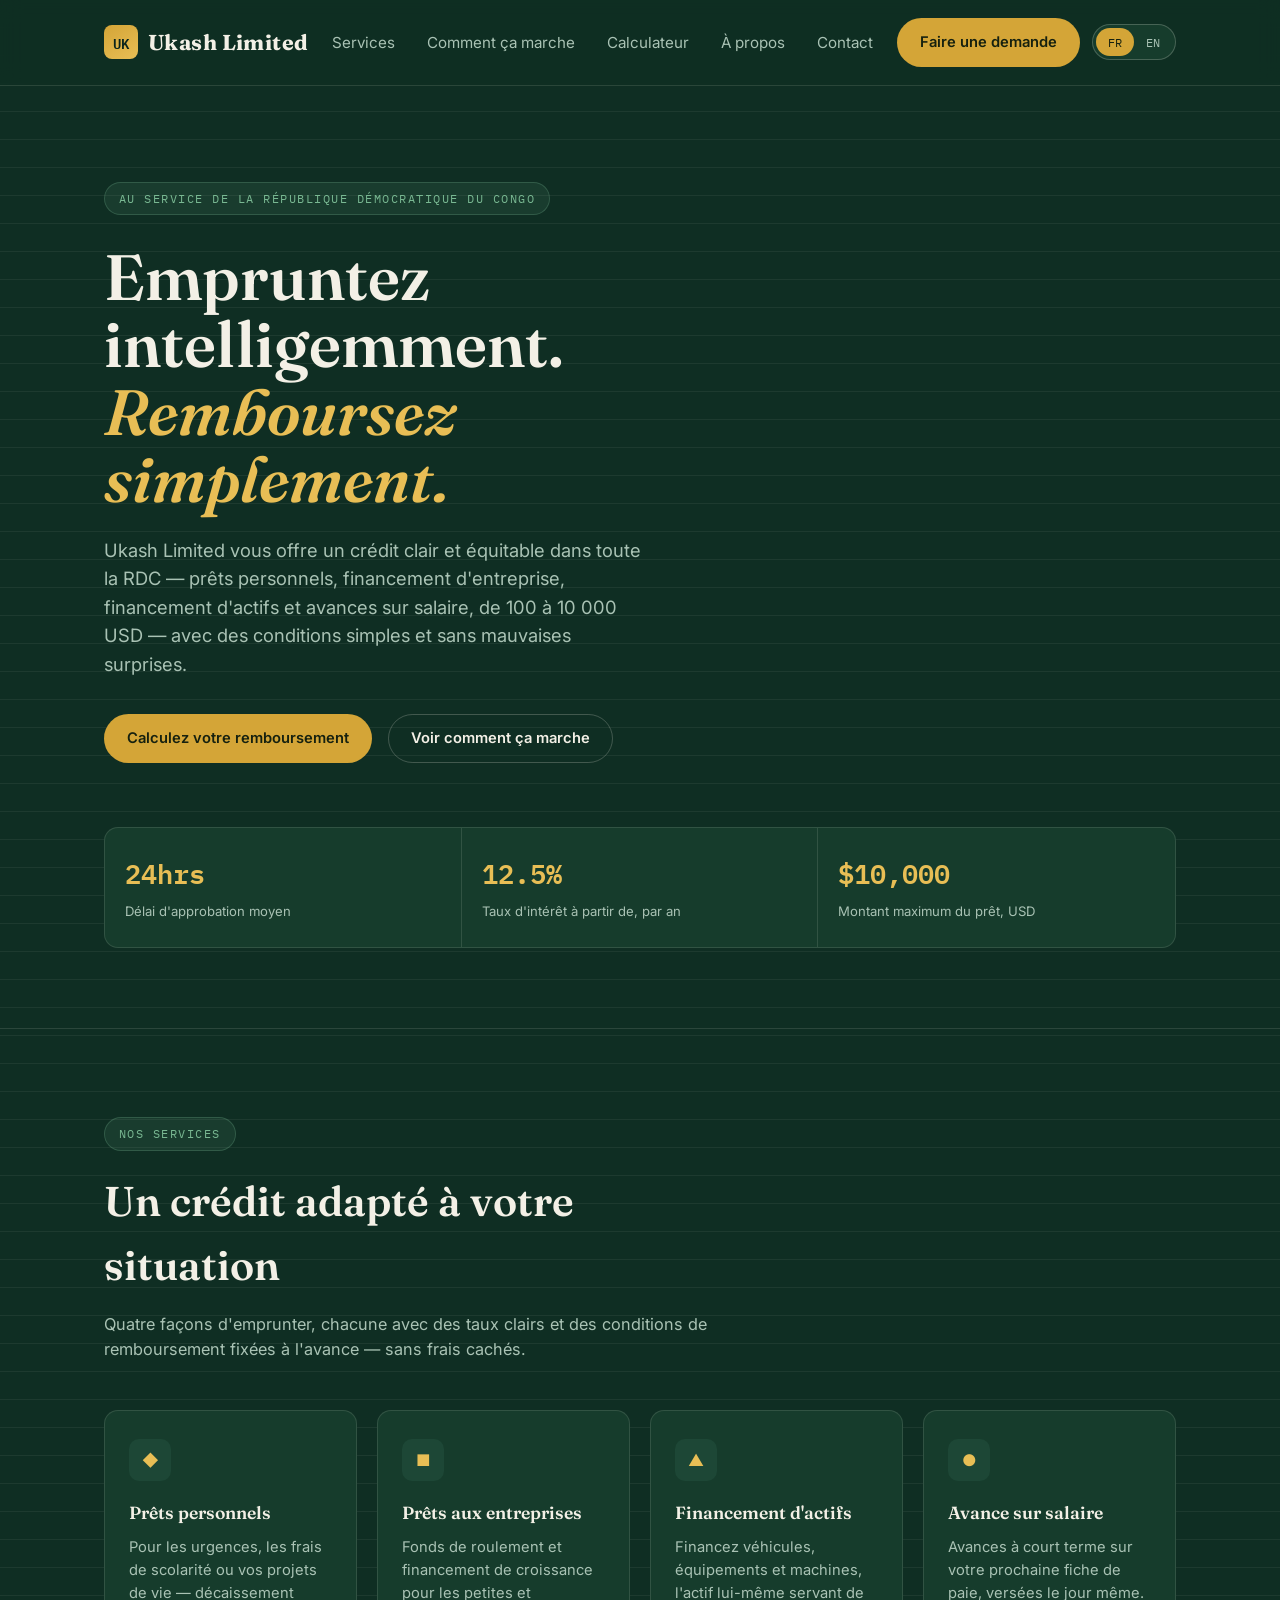
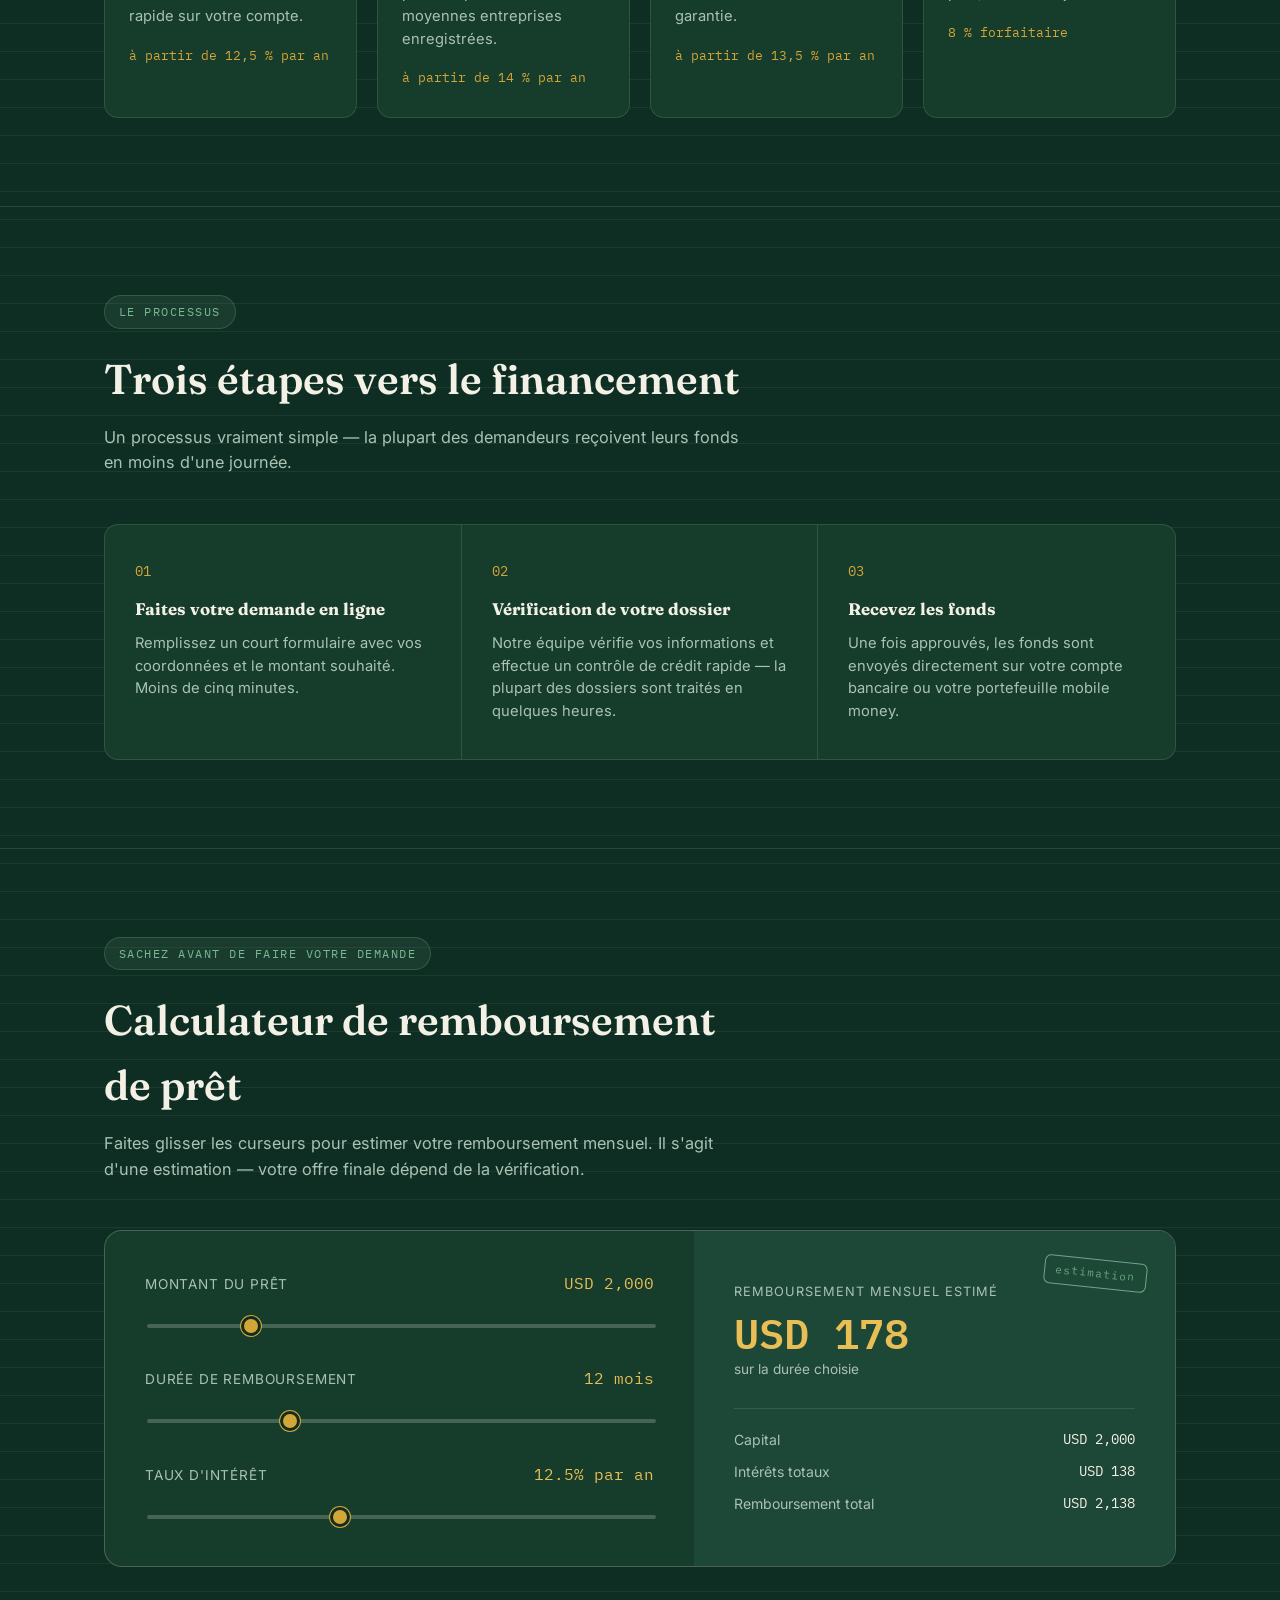
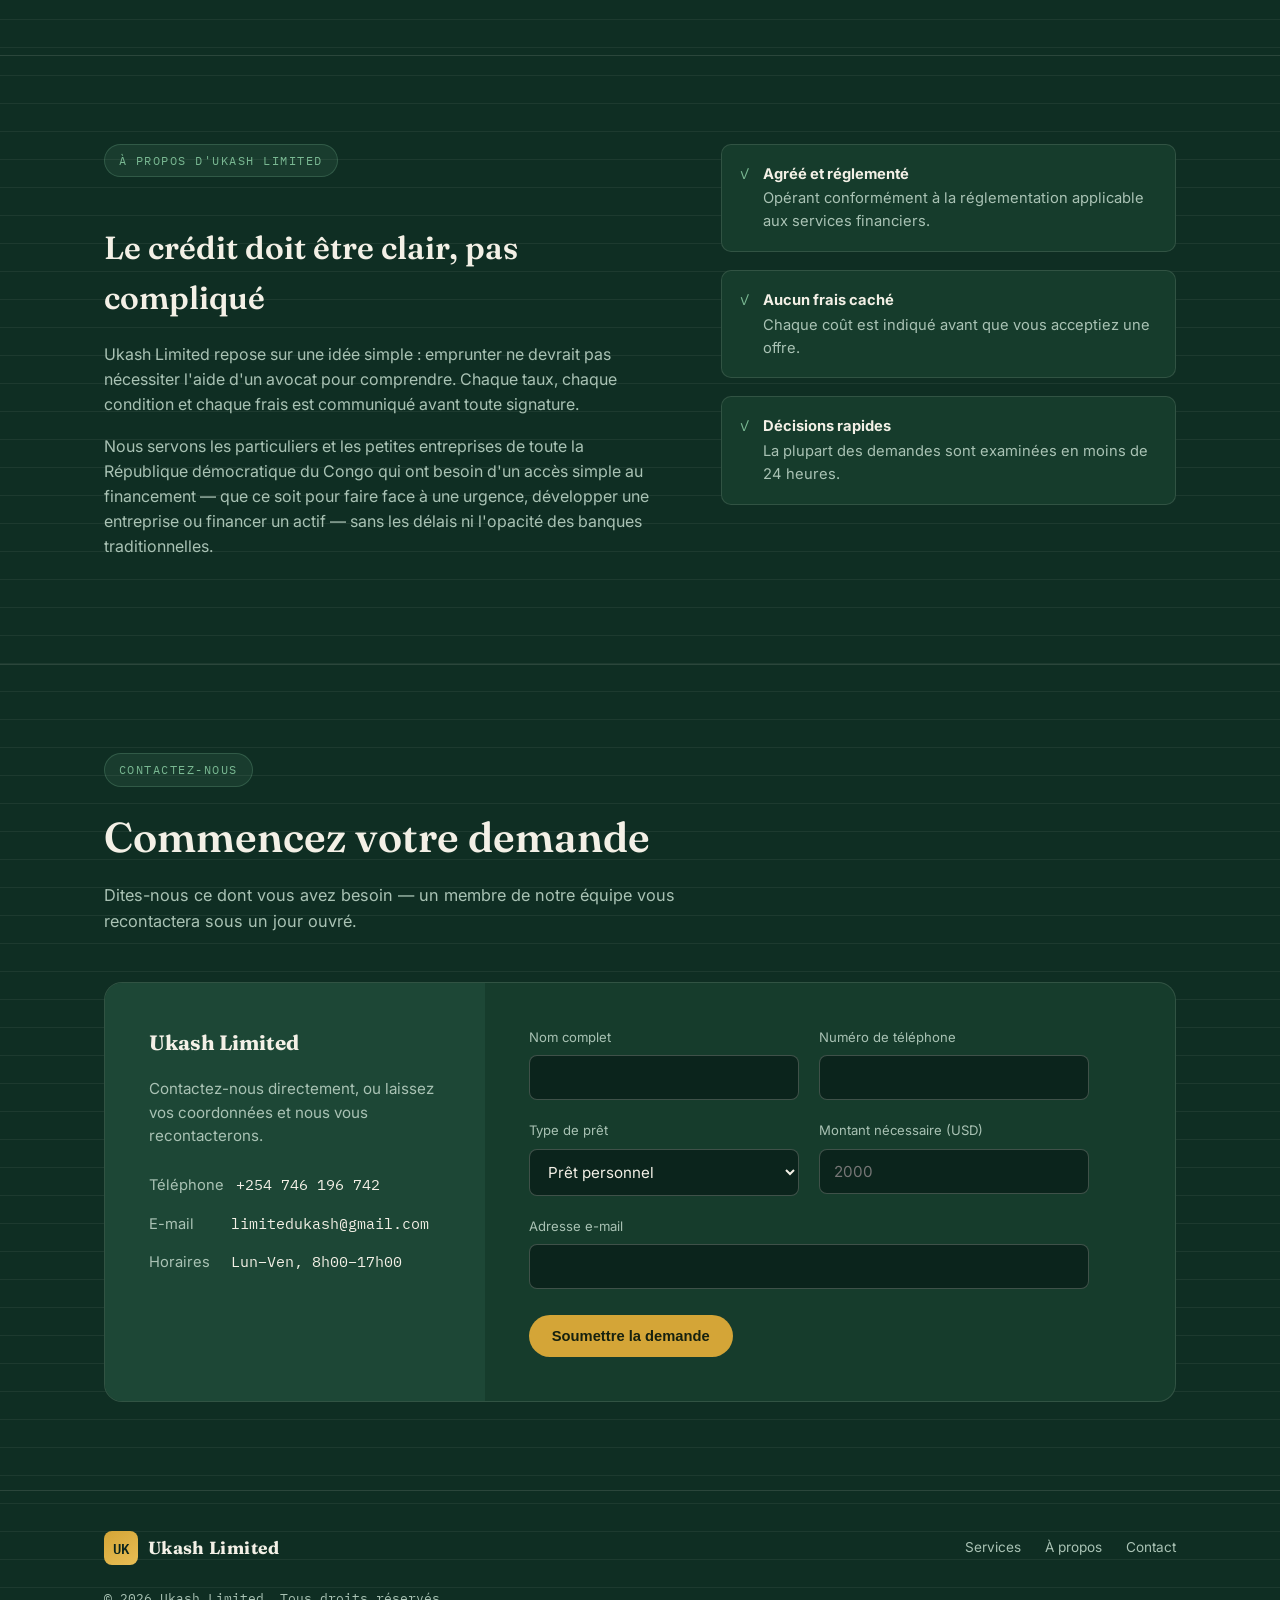
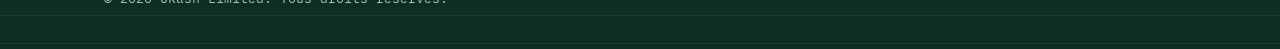
==== index.html @ 33a40412 "connect contact form to Formspree" ====
<!DOCTYPE html>
<html lang="en">
<head>
<meta charset="UTF-8">
<meta name="viewport" content="width=device-width, initial-scale=1.0">
<title>Ukash Limited — Credit that keeps pace with you</title>
<meta name="description" content="Ukash Limited offers personal loans, business loans, asset finance and salary advances with fast approval and clear rates.">
<link rel="preconnect" href="https://fonts.googleapis.com">
<link rel="preconnect" href="https://fonts.gstatic.com" crossorigin>
<link href="https://fonts.googleapis.com/css2?family=Fraunces:opsz,wght@9..144,400;9..144,500;9..144,600;9..144,700&family=Inter:wght@400;500;600;700&family=IBM+Plex+Mono:wght@400;500;600&display=swap" rel="stylesheet">
<style>
  :root{
    --bg: #0F2E23;
    --bg-2: #0B241C;
    --surface: #163C2C;
    --surface-2: #1D4736;
    --text: #F3F0E6;
    --muted: #A9C2B4;
    --gold: #D4A537;
    --gold-bright: #E8BE55;
    --mint: #79B892;
    --line: rgba(243,240,230,0.12);
    --line-strong: rgba(243,240,230,0.22);
    --radius: 14px;
  }

  *{ box-sizing: border-box; }
  html{ scroll-behavior: smooth; }
  body{
    margin:0;
    background: var(--bg);
    background-image:
      repeating-linear-gradient(to bottom, transparent, transparent 27px, var(--line) 28px);
    color: var(--text);
    font-family: 'Inter', sans-serif;
    line-height: 1.55;
    -webkit-font-smoothing: antialiased;
  }

  h1, h2, h3, .serif{ font-family: 'Fraunces', serif; }
  .mono{ font-family: 'IBM Plex Mono', monospace; }

  a{ color: inherit; }

  .wrap{
    max-width: 1120px;
    margin: 0 auto;
    padding: 0 24px;
  }

  /* Reduced motion */
  @media (prefers-reduced-motion: reduce){
    *{ animation-duration: 0.001ms !important; animation-iteration-count: 1 !important; transition-duration: 0.001ms !important; scroll-behavior: auto !important; }
  }

  /* ---------- NAV ---------- */
  header{
    position: sticky;
    top: 0;
    z-index: 50;
    background: rgba(15,46,35,0.85);
    backdrop-filter: blur(10px);
    border-bottom: 1px solid var(--line);
  }
  nav{
    display:flex;
    align-items:center;
    justify-content:space-between;
    padding: 18px 0;
  }
  .logo{
    font-family:'Fraunces', serif;
    font-weight:700;
    font-size:1.35rem;
    letter-spacing: 0.02em;
    display:flex;
    align-items:center;
    gap:10px;
  }
  .logo-mark{
    width: 34px; height: 34px;
    border-radius: 8px;
    background: linear-gradient(150deg, var(--gold), var(--gold-bright));
    display:flex; align-items:center; justify-content:center;
    color: var(--bg-2);
    font-family:'IBM Plex Mono', monospace;
    font-weight:600;
    font-size: 0.85rem;
  }
  .nav-links{
    display:flex;
    gap: 32px;
    list-style:none;
    margin:0; padding:0;
    font-size: 0.95rem;
    color: var(--muted);
  }
  .nav-links a{ text-decoration:none; transition: color 0.2s ease; }
  .nav-links a:hover, .nav-links a:focus-visible{ color: var(--text); }

  .btn{
    display:inline-flex;
    align-items:center;
    gap: 8px;
    padding: 12px 22px;
    border-radius: 999px;
    font-weight:600;
    font-size: 0.92rem;
    text-decoration:none;
    border: 1px solid transparent;
    cursor:pointer;
    transition: transform 0.15s ease, background 0.2s ease, border-color 0.2s ease;
  }
  .btn:focus-visible{ outline: 2px solid var(--gold-bright); outline-offset: 3px; }
  .btn-primary{
    background: var(--gold);
    color: #16210F;
  }
  .btn-primary:hover{ background: var(--gold-bright); transform: translateY(-1px); }
  .btn-ghost{
    background: transparent;
    border-color: var(--line-strong);
    color: var(--text);
  }
  .btn-ghost:hover{ border-color: var(--mint); color: var(--mint); }

  .nav-cta{ display:none; }
  @media (min-width: 720px){ .nav-cta{ display:inline-flex; } }
  @media (max-width: 719px){ .nav-links{ display:none; } }

  .lang-toggle{
    display:flex;
    align-items:center;
    border: 1px solid var(--line-strong);
    border-radius: 999px;
    padding: 3px;
    background: var(--surface);
    margin-left: 12px;
  }
  .lang-toggle button{
    border:none;
    background: transparent;
    color: var(--muted);
    padding: 6px 12px;
    border-radius: 999px;
    cursor:pointer;
    font-family:'IBM Plex Mono', monospace;
    font-size: 0.78rem;
    transition: background 0.2s ease, color 0.2s ease;
  }
  .lang-toggle button.active{
    background: var(--gold);
    color: #16210F;
  }
  .lang-toggle button:focus-visible{ outline: 2px solid var(--mint); outline-offset: 2px; }
  .nav-right{ display:flex; align-items:center; }

  /* ---------- HERO ---------- */
  .hero{
    padding: 96px 0 80px;
    position:relative;
    overflow:hidden;
  }
  .eyebrow{
    display:inline-flex;
    align-items:center;
    gap:8px;
    font-family:'IBM Plex Mono', monospace;
    font-size: 0.78rem;
    letter-spacing: 0.12em;
    text-transform: uppercase;
    color: var(--mint);
    background: rgba(121,184,146,0.1);
    border: 1px solid rgba(121,184,146,0.25);
    padding: 6px 14px;
    border-radius: 999px;
    margin-bottom: 28px;
  }
  .hero h1{
    font-size: clamp(2.4rem, 5vw, 4.2rem);
    font-weight: 600;
    line-height: 1.05;
    margin: 0 0 24px;
    max-width: 15ch;
  }
  .hero h1 em{
    font-style: italic;
    color: var(--gold-bright);
  }
  .hero p.lead{
    font-size: 1.15rem;
    color: var(--muted);
    max-width: 46ch;
    margin: 0 0 36px;
  }
  .hero-actions{
    display:flex;
    gap: 16px;
    flex-wrap: wrap;
    margin-bottom: 64px;
  }

  .stat-bar{
    display:grid;
    grid-template-columns: repeat(3, 1fr);
    border: 1px solid var(--line);
    border-radius: var(--radius);
    overflow:hidden;
    background: var(--surface);
  }
  .stat{
    padding: 24px 20px;
    border-right: 1px solid var(--line);
    text-align:left;
  }
  .stat:last-child{ border-right:none; }
  .stat .num{
    font-family:'IBM Plex Mono', monospace;
    font-size: 1.7rem;
    font-weight: 600;
    color: var(--gold-bright);
    display:block;
    margin-bottom: 4px;
  }
  .stat .label{
    font-size: 0.82rem;
    color: var(--muted);
  }
  @media (max-width: 640px){
    .stat-bar{ grid-template-columns: 1fr; }
    .stat{ border-right:none; border-bottom: 1px solid var(--line); }
    .stat:last-child{ border-bottom:none; }
  }

  /* ---------- SECTION shell ---------- */
  section{ padding: 88px 0; }
  .section-head{
    max-width: 640px;
    margin: 0 0 48px;
  }
  .section-head .eyebrow{ margin-bottom: 18px; }
  .section-head h2{
    font-size: clamp(1.8rem, 3.4vw, 2.6rem);
    font-weight: 600;
    margin: 0 0 14px;
  }
  .section-head p{
    color: var(--muted);
    font-size: 1.02rem;
    margin: 0;
  }

  .divider{
    height: 1px;
    background: var(--line);
    border: none;
    margin: 0;
  }

  /* ---------- SERVICES ---------- */
  .service-grid{
    display:grid;
    grid-template-columns: repeat(4, 1fr);
    gap: 20px;
  }
  @media (max-width: 900px){ .service-grid{ grid-template-columns: 1fr 1fr; } }
  @media (max-width: 560px){ .service-grid{ grid-template-columns: 1fr; } }
  .service-card{
    background: var(--surface);
    border: 1px solid var(--line);
    border-radius: var(--radius);
    padding: 28px 24px;
    transition: border-color 0.2s ease, transform 0.2s ease;
  }
  .service-card:hover{ border-color: var(--mint); transform: translateY(-3px); }
  .service-card .icon{
    width: 42px; height:42px;
    border-radius: 10px;
    background: var(--surface-2);
    display:flex; align-items:center; justify-content:center;
    margin-bottom: 18px;
    color: var(--gold-bright);
  }
  .service-card h3{
    font-size: 1.1rem;
    margin: 0 0 10px;
    font-weight: 600;
  }
  .service-card p{
    color: var(--muted);
    font-size: 0.92rem;
    margin: 0 0 14px;
  }
  .service-card .rate{
    font-family:'IBM Plex Mono', monospace;
    font-size: 0.82rem;
    color: var(--gold);
  }

  /* ---------- HOW IT WORKS ---------- */
  .steps{
    display:grid;
    grid-template-columns: repeat(3, 1fr);
    gap: 0;
    border: 1px solid var(--line);
    border-radius: var(--radius);
    overflow:hidden;
    background: var(--surface);
  }
  @media (max-width: 780px){ .steps{ grid-template-columns: 1fr; } }
  .step{
    padding: 36px 30px;
    border-right: 1px solid var(--line);
    position:relative;
  }
  .step:last-child{ border-right:none; }
  @media (max-width: 780px){
    .step{ border-right:none; border-bottom: 1px solid var(--line); }
    .step:last-child{ border-bottom:none; }
  }
  .step .index{
    font-family:'IBM Plex Mono', monospace;
    color: var(--gold);
    font-size: 0.85rem;
    display:block;
    margin-bottom: 14px;
  }
  .step h3{
    font-size: 1.05rem;
    margin: 0 0 10px;
  }
  .step p{
    color: var(--muted);
    font-size: 0.92rem;
    margin:0;
  }

  /* ---------- CALCULATOR (signature element) ---------- */
  .calc-panel{
    display:grid;
    grid-template-columns: 1.1fr 0.9fr;
    gap: 0;
    border: 1px solid var(--line-strong);
    border-radius: 18px;
    overflow:hidden;
    background: var(--surface);
  }
  @media (max-width: 800px){ .calc-panel{ grid-template-columns: 1fr; } }

  .calc-controls{
    padding: 40px;
  }
  .field{ margin-bottom: 32px; }
  .field label{
    display:flex;
    justify-content: space-between;
    align-items:baseline;
    font-size: 0.85rem;
    color: var(--muted);
    margin-bottom: 14px;
    text-transform: uppercase;
    letter-spacing: 0.06em;
  }
  .field label .value{
    font-family:'IBM Plex Mono', monospace;
    color: var(--gold-bright);
    font-size: 1rem;
    text-transform: none;
    letter-spacing: normal;
  }
  input[type="range"]{
    -webkit-appearance: none;
    width: 100%;
    height: 4px;
    border-radius: 999px;
    background: var(--line-strong);
    outline:none;
  }
  input[type="range"]::-webkit-slider-thumb{
    -webkit-appearance:none;
    width: 20px; height: 20px;
    border-radius: 50%;
    background: var(--gold);
    border: 3px solid var(--bg);
    box-shadow: 0 0 0 1px var(--gold);
    cursor:pointer;
  }
  input[type="range"]::-moz-range-thumb{
    width: 20px; height: 20px;
    border-radius: 50%;
    background: var(--gold);
    border: 3px solid var(--bg);
    box-shadow: 0 0 0 1px var(--gold);
    cursor:pointer;
    border:none;
  }
  input[type="range"]:focus-visible{ outline: 2px solid var(--mint); outline-offset: 4px; }

  .calc-result{
    background: var(--surface-2);
    padding: 40px;
    display:flex;
    flex-direction:column;
    justify-content:center;
    position:relative;
  }
  .stamp{
    position:absolute;
    top: 28px; right: 28px;
    font-family:'IBM Plex Mono', monospace;
    font-size: 0.68rem;
    letter-spacing: 0.1em;
    color: var(--mint);
    border: 1.5px solid var(--mint);
    border-radius: 6px;
    padding: 5px 10px;
    transform: rotate(6deg);
    opacity: 0.85;
  }
  .result-label{
    font-size: 0.8rem;
    text-transform: uppercase;
    letter-spacing: 0.08em;
    color: var(--muted);
    margin-bottom: 10px;
  }
  .result-amount{
    font-family:'IBM Plex Mono', monospace;
    font-size: 2.6rem;
    font-weight:600;
    color: var(--gold-bright);
    line-height:1;
    margin-bottom: 6px;
  }
  .result-sub{
    font-size: 0.85rem;
    color: var(--muted);
    margin-bottom: 28px;
  }
  .result-breakdown{
    display:flex;
    flex-direction:column;
    gap: 10px;
    border-top: 1px solid var(--line);
    padding-top: 20px;
  }
  .result-breakdown div{
    display:flex;
    justify-content:space-between;
    font-size: 0.88rem;
    color: var(--muted);
  }
  .result-breakdown span.mono{ color: var(--text); }

  /* ---------- ABOUT / TRUST ---------- */
  .about-grid{
    display:grid;
    grid-template-columns: 1.1fr 0.9fr;
    gap: 60px;
    align-items:start;
  }
  @media (max-width: 800px){ .about-grid{ grid-template-columns: 1fr; gap: 36px; } }
  .about-grid p{ color: var(--muted); margin: 0 0 18px; }
  .trust-list{
    list-style:none;
    margin:0; padding:0;
    display:flex;
    flex-direction:column;
    gap: 18px;
  }
  .trust-list li{
    display:flex;
    gap: 14px;
    align-items:flex-start;
    padding: 18px;
    background: var(--surface);
    border: 1px solid var(--line);
    border-radius: 10px;
    font-size: 0.92rem;
    color: var(--muted);
  }
  .trust-list li strong{ color: var(--text); display:block; margin-bottom:2px; }
  .trust-list .tick{
    color: var(--mint);
    font-family:'IBM Plex Mono', monospace;
    flex-shrink:0;
  }

  /* ---------- CONTACT ---------- */
  .contact-panel{
    display:grid;
    grid-template-columns: 0.9fr 1.1fr;
    gap: 0;
    border: 1px solid var(--line);
    border-radius: 18px;
    overflow:hidden;
    background: var(--surface);
  }
  @media (max-width: 800px){ .contact-panel{ grid-template-columns: 1fr; } }
  .contact-info{
    padding: 44px;
    background: var(--surface-2);
  }
  .contact-info h3{ margin: 0 0 18px; font-size: 1.3rem; }
  .contact-info p{ color: var(--muted); font-size: 0.95rem; margin: 0 0 26px; }
  .contact-info .row{
    display:flex;
    gap: 12px;
    margin-bottom: 16px;
    font-size: 0.92rem;
  }
  .contact-info .row span.label{ color: var(--muted); min-width: 70px; }
  .contact-info .row span.value{ font-family:'IBM Plex Mono', monospace; }

  form{ padding: 44px; display:flex; flex-direction:column; gap:20px; }
  .form-row{ display:grid; grid-template-columns: 1fr 1fr; gap: 20px; }
  @media (max-width: 560px){ .form-row{ grid-template-columns: 1fr; } }
  .form-field{ display:flex; flex-direction:column; gap:8px; }
  .form-field label{ font-size: 0.82rem; color: var(--muted); }
  .form-field input, .form-field select{
    background: var(--bg-2);
    border: 1px solid var(--line-strong);
    border-radius: 8px;
    padding: 12px 14px;
    color: var(--text);
    font-family: 'Inter', sans-serif;
    font-size: 0.95rem;
  }
  .form-field input:focus-visible, .form-field select:focus-visible{
    outline: 2px solid var(--mint);
    outline-offset: 1px;
  }
  form .btn-primary{ align-self:flex-start; margin-top: 6px; }
  .form-note{ font-size: 0.78rem; color: var(--muted); }

  /* ---------- FOOTER ---------- */
  footer{
    border-top: 1px solid var(--line);
    padding: 40px 0;
  }
  .footer-inner{
    display:flex;
    justify-content:space-between;
    align-items:center;
    flex-wrap:wrap;
    gap: 16px;
  }
  .footer-inner .logo{ font-size: 1.1rem; }
  .footer-links{
    display:flex;
    gap: 24px;
    list-style:none;
    margin:0; padding:0;
    font-size: 0.85rem;
    color: var(--muted);
  }
  .footer-links a{ text-decoration:none; }
  .footer-links a:hover{ color: var(--text); }
  .copyright{
    font-size: 0.8rem;
    color: var(--muted);
    margin-top: 24px;
    font-family: 'IBM Plex Mono', monospace;
  }
</style>
</head>
<body>

<header>
  <div class="wrap">
    <nav>
      <a href="#" class="logo" style="text-decoration:none;">
        <span class="logo-mark">UK</span>
        Ukash Limited
      </a>
      <ul class="nav-links">
        <li><a href="#services" data-en="Services" data-fr="Services">Services</a></li>
        <li><a href="#how-it-works" data-en="How it works" data-fr="Comment ça marche">How it works</a></li>
        <li><a href="#calculator" data-en="Calculator" data-fr="Calculateur">Calculator</a></li>
        <li><a href="#about" data-en="About" data-fr="À propos">About</a></li>
        <li><a href="#contact" data-en="Contact" data-fr="Contact">Contact</a></li>
      </ul>
      <div class="nav-right">
        <a href="#contact" class="btn btn-primary nav-cta" data-en="Apply now" data-fr="Faire une demande">Apply now</a>
        <div class="lang-toggle" role="group" aria-label="Language selector">
          <button type="button" id="btn-fr" data-lang="fr">FR</button>
          <button type="button" id="btn-en" data-lang="en">EN</button>
        </div>
      </div>
    </nav>
  </div>
</header>

<main>
  <!-- HERO -->
  <section class="hero">
    <div class="wrap">
      <span class="eyebrow" data-en="Serving the Democratic Republic of Congo" data-fr="Au service de la République démocratique du Congo">Serving the Democratic Republic of Congo</span>
      <h1 data-en="Borrow smart.<br><em>Repay simple.</em>" data-fr="Empruntez intelligemment.<br><em>Remboursez simplement.</em>">Borrow smart.<br><em>Repay simple.</em></h1>
      <p class="lead" data-en="Ukash Limited gets you clear, fair credit across the DRC — personal loans, business finance, asset finance and salary advances, from USD 100 to USD 10,000 — with straightforward terms and no fine-print surprises." data-fr="Ukash Limited vous offre un crédit clair et équitable dans toute la RDC — prêts personnels, financement d'entreprise, financement d'actifs et avances sur salaire, de 100 à 10 000 USD — avec des conditions simples et sans mauvaises surprises.">Ukash Limited gets you clear, fair credit across the DRC — personal loans, business finance, asset finance and salary advances, from USD 100 to USD 10,000 — with straightforward terms and no fine-print surprises.</p>
      <div class="hero-actions">
        <a href="#calculator" class="btn btn-primary" data-en="Calculate your repayment" data-fr="Calculez votre remboursement">Calculate your repayment</a>
        <a href="#how-it-works" class="btn btn-ghost" data-en="See how it works" data-fr="Voir comment ça marche">See how it works</a>
      </div>
      <div class="stat-bar">
        <div class="stat">
          <span class="num">24hrs</span>
          <span class="label" data-en="Average approval time" data-fr="Délai d'approbation moyen">Average approval time</span>
        </div>
        <div class="stat">
          <span class="num">12.5%</span>
          <span class="label" data-en="Interest rate from, per annum" data-fr="Taux d'intérêt à partir de, par an">Interest rate from, per annum</span>
        </div>
        <div class="stat">
          <span class="num">$10,000</span>
          <span class="label" data-en="Maximum loan amount, USD" data-fr="Montant maximum du prêt, USD">Maximum loan amount, USD</span>
        </div>
      </div>
    </div>
  </section>

  <hr class="divider">

  <!-- SERVICES -->
  <section id="services">
    <div class="wrap">
      <div class="section-head">
        <span class="eyebrow" data-en="What we offer" data-fr="Nos services">What we offer</span>
        <h2 data-en="Credit built around your situation" data-fr="Un crédit adapté à votre situation">Credit built around your situation</h2>
        <p data-en="Four ways to borrow, each with clear rates and repayment terms fixed upfront — no hidden charges." data-fr="Quatre façons d'emprunter, chacune avec des taux clairs et des conditions de remboursement fixées à l'avance — sans frais cachés.">Four ways to borrow, each with clear rates and repayment terms fixed upfront — no hidden charges.</p>
      </div>
      <div class="service-grid">
        <div class="service-card">
          <div class="icon">◆</div>
          <h3 data-en="Personal Loans" data-fr="Prêts personnels">Personal Loans</h3>
          <p data-en="For emergencies, school fees, or life's plans — fast disbursement to your account." data-fr="Pour les urgences, les frais de scolarité ou vos projets de vie — décaissement rapide sur votre compte.">For emergencies, school fees, or life's plans — fast disbursement to your account.</p>
          <span class="rate" data-en="from 12.5% p.a." data-fr="à partir de 12,5 % par an">from 12.5% p.a.</span>
        </div>
        <div class="service-card">
          <div class="icon">■</div>
          <h3 data-en="Business Loans" data-fr="Prêts aux entreprises">Business Loans</h3>
          <p data-en="Working capital and growth funding for registered small and medium businesses." data-fr="Fonds de roulement et financement de croissance pour les petites et moyennes entreprises enregistrées.">Working capital and growth funding for registered small and medium businesses.</p>
          <span class="rate" data-en="from 14% p.a." data-fr="à partir de 14 % par an">from 14% p.a.</span>
        </div>
        <div class="service-card">
          <div class="icon">▲</div>
          <h3 data-en="Asset Finance" data-fr="Financement d'actifs">Asset Finance</h3>
          <p data-en="Finance vehicles, equipment, and machinery with the asset itself as security." data-fr="Financez véhicules, équipements et machines, l'actif lui-même servant de garantie.">Finance vehicles, equipment, and machinery with the asset itself as security.</p>
          <span class="rate" data-en="from 13.5% p.a." data-fr="à partir de 13,5 % par an">from 13.5% p.a.</span>
        </div>
        <div class="service-card">
          <div class="icon">●</div>
          <h3 data-en="Salary Advance" data-fr="Avance sur salaire">Salary Advance</h3>
          <p data-en="Short-term advances against your next payslip, disbursed same day." data-fr="Avances à court terme sur votre prochaine fiche de paie, versées le jour même.">Short-term advances against your next payslip, disbursed same day.</p>
          <span class="rate" data-en="from 8% flat" data-fr="8 % forfaitaire">from 8% flat</span>
        </div>
      </div>
    </div>
  </section>

  <hr class="divider">

  <!-- HOW IT WORKS -->
  <section id="how-it-works">
    <div class="wrap">
      <div class="section-head">
        <span class="eyebrow" data-en="The process" data-fr="Le processus">The process</span>
        <h2 data-en="Three steps to funding" data-fr="Trois étapes vers le financement">Three steps to funding</h2>
        <p data-en="A genuinely simple sequence — most applicants go from application to disbursed funds within a day." data-fr="Un processus vraiment simple — la plupart des demandeurs reçoivent leurs fonds en moins d'une journée.">A genuinely simple sequence — most applicants go from application to disbursed funds within a day.</p>
      </div>
      <div class="steps">
        <div class="step">
          <span class="index mono">01</span>
          <h3 data-en="Apply online" data-fr="Faites votre demande en ligne">Apply online</h3>
          <p data-en="Fill in a short form with your details and the amount you need. Takes under five minutes." data-fr="Remplissez un court formulaire avec vos coordonnées et le montant souhaité. Moins de cinq minutes.">Fill in a short form with your details and the amount you need. Takes under five minutes.</p>
        </div>
        <div class="step">
          <span class="index mono">02</span>
          <h3 data-en="Get verified" data-fr="Vérification de votre dossier">Get verified</h3>
          <p data-en="Our team confirms your details and runs a quick credit check — most are cleared within hours." data-fr="Notre équipe vérifie vos informations et effectue un contrôle de crédit rapide — la plupart des dossiers sont traités en quelques heures.">Our team confirms your details and runs a quick credit check — most are cleared within hours.</p>
        </div>
        <div class="step">
          <span class="index mono">03</span>
          <h3 data-en="Receive funds" data-fr="Recevez les fonds">Receive funds</h3>
          <p data-en="Once approved, funds are sent directly to your bank account or mobile money wallet." data-fr="Une fois approuvés, les fonds sont envoyés directement sur votre compte bancaire ou votre portefeuille mobile money.">Once approved, funds are sent directly to your bank account or mobile money wallet.</p>
        </div>
      </div>
    </div>
  </section>

  <hr class="divider">

  <!-- CALCULATOR -->
  <section id="calculator">
    <div class="wrap">
      <div class="section-head">
        <span class="eyebrow" data-en="Know before you apply" data-fr="Sachez avant de faire votre demande">Know before you apply</span>
        <h2 data-en="Loan repayment calculator" data-fr="Calculateur de remboursement de prêt">Loan repayment calculator</h2>
        <p data-en="Drag the sliders to estimate your monthly repayment. This is an estimate — your final offer depends on verification." data-fr="Faites glisser les curseurs pour estimer votre remboursement mensuel. Il s'agit d'une estimation — votre offre finale dépend de la vérification.">Drag the sliders to estimate your monthly repayment. This is an estimate — your final offer depends on verification.</p>
      </div>
      <div class="calc-panel">
        <div class="calc-controls">
          <div class="field">
            <label><span data-en="Loan amount" data-fr="Montant du prêt">Loan amount</span> <span class="value mono" id="amountLabel">USD 2,000</span></label>
            <input type="range" id="amountSlider" min="100" max="10000" step="100" value="2000" data-en-aria="Loan amount in US Dollars" data-fr-aria="Montant du prêt en dollars américains" aria-label="Loan amount in US Dollars">
          </div>
          <div class="field">
            <label><span data-en="Repayment term" data-fr="Durée de remboursement">Repayment term</span> <span class="value mono" id="termLabel">12 months</span></label>
            <input type="range" id="termSlider" min="3" max="36" step="1" value="12" data-en-aria="Repayment term in months" data-fr-aria="Durée de remboursement en mois" aria-label="Repayment term in months">
          </div>
          <div class="field" style="margin-bottom:0;">
            <label><span data-en="Interest rate" data-fr="Taux d'intérêt">Interest rate</span> <span class="value mono" id="rateLabel">12.5% p.a.</span></label>
            <input type="range" id="rateSlider" min="8" max="20" step="0.5" value="12.5" data-en-aria="Annual interest rate percentage" data-fr-aria="Taux d'intérêt annuel en pourcentage" aria-label="Annual interest rate percentage">
          </div>
        </div>
        <div class="calc-result">
          <span class="stamp" data-en="est. only" data-fr="estimation">est. only</span>
          <span class="result-label" data-en="Estimated monthly repayment" data-fr="Remboursement mensuel estimé">Estimated monthly repayment</span>
          <span class="result-amount mono" id="monthlyResult">USD 178</span>
          <span class="result-sub" data-en="over the term you selected" data-fr="sur la durée choisie">over the term you selected</span>
          <div class="result-breakdown">
            <div><span data-en="Principal" data-fr="Capital">Principal</span><span class="mono" id="principalOut">USD 2,000</span></div>
            <div><span data-en="Total interest" data-fr="Intérêts totaux">Total interest</span><span class="mono" id="interestOut">USD 131</span></div>
            <div><span data-en="Total repayment" data-fr="Remboursement total">Total repayment</span><span class="mono" id="totalOut">USD 2,131</span></div>
          </div>
        </div>
      </div>
    </div>
  </section>

  <hr class="divider">

  <!-- ABOUT -->
  <section id="about">
    <div class="wrap">
      <div class="about-grid">
        <div>
          <span class="eyebrow" data-en="About Ukash Limited" data-fr="À propos d'Ukash Limited">About Ukash Limited</span>
          <h2 class="serif" style="font-size:2rem; font-weight:600; margin: 18px 0 20px;" data-en="Credit should be clear, not clever" data-fr="Le crédit doit être clair, pas compliqué">Credit should be clear, not clever</h2>
          <p data-en="Ukash Limited was built on a simple idea: borrowing shouldn't require a lawyer to understand. Every rate, term, and fee is disclosed upfront, before you sign anything." data-fr="Ukash Limited repose sur une idée simple : emprunter ne devrait pas nécessiter l'aide d'un avocat pour comprendre. Chaque taux, chaque condition et chaque frais est communiqué avant toute signature.">Ukash Limited was built on a simple idea: borrowing shouldn't require a lawyer to understand. Every rate, term, and fee is disclosed upfront, before you sign anything.</p>
          <p data-en="We serve individuals and small businesses across the Democratic Republic of Congo who need a straightforward path to funding — whether that's covering an emergency, growing a business, or financing an asset — without the wait times or opacity of traditional banks." data-fr="Nous servons les particuliers et les petites entreprises de toute la République démocratique du Congo qui ont besoin d'un accès simple au financement — que ce soit pour faire face à une urgence, développer une entreprise ou financer un actif — sans les délais ni l'opacité des banques traditionnelles.">We serve individuals and small businesses across the Democratic Republic of Congo who need a straightforward path to funding — whether that's covering an emergency, growing a business, or financing an asset — without the wait times or opacity of traditional banks.</p>
        </div>
        <ul class="trust-list">
          <li><span class="tick mono">✓</span><div><strong data-en="Licensed & regulated" data-fr="Agréé et réglementé">Licensed & regulated</strong><span data-en="Operating under applicable financial services regulations." data-fr="Opérant conformément à la réglementation applicable aux services financiers.">Operating under applicable financial services regulations.</span></div></li>
          <li><span class="tick mono">✓</span><div><strong data-en="No hidden fees" data-fr="Aucun frais caché">No hidden fees</strong><span data-en="Every cost is shown before you accept an offer." data-fr="Chaque coût est indiqué avant que vous acceptiez une offre.">Every cost is shown before you accept an offer.</span></div></li>
          <li><span class="tick mono">✓</span><div><strong data-en="Fast decisions" data-fr="Décisions rapides">Fast decisions</strong><span data-en="Most applications are reviewed within 24 hours." data-fr="La plupart des demandes sont examinées en moins de 24 heures.">Most applications are reviewed within 24 hours.</span></div></li>
        </ul>
      </div>
    </div>
  </section>

  <hr class="divider">

  <!-- CONTACT -->
  <section id="contact">
    <div class="wrap">
      <div class="section-head">
        <span class="eyebrow" data-en="Get in touch" data-fr="Contactez-nous">Get in touch</span>
        <h2 data-en="Start your application" data-fr="Commencez votre demande">Start your application</h2>
        <p data-en="Tell us a little about what you need — a member of our team will follow up within one business day." data-fr="Dites-nous ce dont vous avez besoin — un membre de notre équipe vous recontactera sous un jour ouvré.">Tell us a little about what you need — a member of our team will follow up within one business day.</p>
      </div>
      <div class="contact-panel">
        <div class="contact-info">
          <h3 class="serif">Ukash Limited</h3>
          <p data-en="Reach us directly, or send your details and we'll come back to you." data-fr="Contactez-nous directement, ou laissez vos coordonnées et nous vous recontacterons.">Reach us directly, or send your details and we'll come back to you.</p>
          <div class="row"><span class="label" data-en="Phone" data-fr="Téléphone">Phone</span><span class="value">+254 746 196 742</span></div>
          <div class="row"><span class="label" data-en="Email" data-fr="E-mail">Email</span><span class="value">limitedukash@gmail.com</span></div>
          <div class="row"><span class="label" data-en="Hours" data-fr="Horaires">Hours</span><span class="value" data-en="Mon–Fri, 8:00–17:00" data-fr="Lun–Ven, 8h00–17h00">Mon–Fri, 8:00–17:00</span></div>
        </div>
        <form id="contactForm" action="https://formspree.io/f/xkodzbya" method="POST">
          <div class="form-row">
            <div class="form-field">
              <label for="name" data-en="Full name" data-fr="Nom complet">Full name</label>
              <input type="text" id="name" name="name" required>
            </div>
            <div class="form-field">
              <label for="phone" data-en="Phone number" data-fr="Numéro de téléphone">Phone number</label>
              <input type="tel" id="phone" name="phone" required>
            </div>
          </div>
          <div class="form-row">
            <div class="form-field">
              <label for="loanType" data-en="Loan type" data-fr="Type de prêt">Loan type</label>
              <select id="loanType" name="loanType">
                <option data-en="Personal Loan" data-fr="Prêt personnel">Personal Loan</option>
                <option data-en="Business Loan" data-fr="Prêt aux entreprises">Business Loan</option>
                <option data-en="Asset Finance" data-fr="Financement d'actifs">Asset Finance</option>
                <option data-en="Salary Advance" data-fr="Avance sur salaire">Salary Advance</option>
              </select>
            </div>
            <div class="form-field">
              <label for="amount" data-en="Amount needed (USD)" data-fr="Montant nécessaire (USD)">Amount needed (USD)</label>
              <input type="number" id="amount" name="amount" min="100" max="10000" step="100" placeholder="2000">
            </div>
          </div>
          <div class="form-field">
            <label for="email" data-en="Email address" data-fr="Adresse e-mail">Email address</label>
            <input type="email" id="email" name="email" required>
          </div>
          <button type="submit" class="btn btn-primary" data-en="Submit application" data-fr="Soumettre la demande">Submit application</button>
        </form>
      </div>
    </div>
  </section>
</main>

<footer>
  <div class="wrap">
    <div class="footer-inner">
      <a href="#" class="logo" style="text-decoration:none;">
        <span class="logo-mark">UK</span>
        Ukash Limited
      </a>
      <ul class="footer-links">
        <li><a href="#services" data-en="Services" data-fr="Services">Services</a></li>
        <li><a href="#about" data-en="About" data-fr="À propos">About</a></li>
        <li><a href="#contact" data-en="Contact" data-fr="Contact">Contact</a></li>
      </ul>
    </div>
    <div class="copyright" data-en="© 2026 Ukash Limited. All rights reserved." data-fr="© 2026 Ukash Limited. Tous droits réservés.">© 2026 Ukash Limited. All rights reserved.</div>
  </div>
</footer>

<script>
  // ---- Bilingual toggle (EN / FR) ----
  const monthWord = { en: 'months', fr: 'mois' };
  const perAnnum = { en: '% p.a.', fr: '% par an' };

  let currentLang = localStorage.getItem('ukash-lang') || 'fr';

  function applyLanguage(lang){
    currentLang = lang;
    document.documentElement.setAttribute('lang', lang);
    localStorage.setItem('ukash-lang', lang);

    document.querySelectorAll('[data-en]').forEach(el => {
      const text = el.getAttribute('data-' + lang);
      if (text !== null) el.innerHTML = text;
    });
    document.querySelectorAll('[data-en-aria]').forEach(el => {
      const text = el.getAttribute('data-' + lang + '-aria');
      if (text !== null) el.setAttribute('aria-label', text);
    });

    document.getElementById('btn-fr').classList.toggle('active', lang === 'fr');
    document.getElementById('btn-en').classList.toggle('active', lang === 'en');

    calculate(); // refresh dynamic numbers (months / % p.a.) in the right language
  }

  document.getElementById('btn-fr').addEventListener('click', () => applyLanguage('fr'));
  document.getElementById('btn-en').addEventListener('click', () => applyLanguage('en'));

  // ---- Loan calculator ----
  const amountSlider = document.getElementById('amountSlider');
  const termSlider = document.getElementById('termSlider');
  const rateSlider = document.getElementById('rateSlider');

  const amountLabel = document.getElementById('amountLabel');
  const termLabel = document.getElementById('termLabel');
  const rateLabel = document.getElementById('rateLabel');

  const monthlyResult = document.getElementById('monthlyResult');
  const principalOut = document.getElementById('principalOut');
  const interestOut = document.getElementById('interestOut');
  const totalOut = document.getElementById('totalOut');

  function formatUSD(n){
    return 'USD ' + Math.round(n).toLocaleString('en-US');
  }

  function calculate(){
    const principal = parseFloat(amountSlider.value);
    const months = parseInt(termSlider.value, 10);
    const annualRate = parseFloat(rateSlider.value);
    const monthlyRate = annualRate / 100 / 12;

    let monthlyPayment;
    if (monthlyRate === 0) {
      monthlyPayment = principal / months;
    } else {
      monthlyPayment = principal * (monthlyRate * Math.pow(1 + monthlyRate, months)) / (Math.pow(1 + monthlyRate, months) - 1);
    }

    const total = monthlyPayment * months;
    const interest = total - principal;

    amountLabel.textContent = formatUSD(principal);
    termLabel.textContent = months + ' ' + monthWord[currentLang];
    rateLabel.textContent = annualRate + perAnnum[currentLang];

    monthlyResult.textContent = formatUSD(monthlyPayment);
    principalOut.textContent = formatUSD(principal);
    interestOut.textContent = formatUSD(interest);
    totalOut.textContent = formatUSD(total);
  }

  [amountSlider, termSlider, rateSlider].forEach(el => {
    el.addEventListener('input', calculate);
  });

  applyLanguage(currentLang);

  // ---- Contact form: real submission to Formspree ----
  const successText = {
    en: "Thank you! Your application has been received. Our team will follow up within one business day.",
    fr: "Merci ! Votre demande a bien été reçue. Un membre de notre équipe vous recontactera sous un jour ouvré."
  };
  const errorText = {
    en: "Something went wrong sending your application. Please try again, or contact us directly by phone or email.",
    fr: "Une erreur s'est produite lors de l'envoi de votre demande. Veuillez réessayer, ou contactez-nous directement par téléphone ou e-mail."
  };

  const contactForm = document.getElementById('contactForm');
  contactForm.addEventListener('submit', function(e){
    e.preventDefault();
    const submitBtn = contactForm.querySelector('button[type="submit"]');
    const originalLabel = submitBtn.textContent;
    submitBtn.disabled = true;
    submitBtn.textContent = currentLang === 'fr' ? 'Envoi en cours...' : 'Sending...';

    fetch(contactForm.action, {
      method: 'POST',
      body: new FormData(contactForm),
      headers: { 'Accept': 'application/json' }
    }).then(response => {
      if (response.ok) {
        contactForm.innerHTML = '<p style="color: var(--mint); font-size: 1.05rem; line-height:1.6;">' + successText[currentLang] + '</p>';
      } else {
        alert(errorText[currentLang]);
        submitBtn.disabled = false;
        submitBtn.textContent = originalLabel;
      }
    }).catch(() => {
      alert(errorText[currentLang]);
      submitBtn.disabled = false;
      submitBtn.textContent = originalLabel;
    });
  });
</script>

</body>
</html>
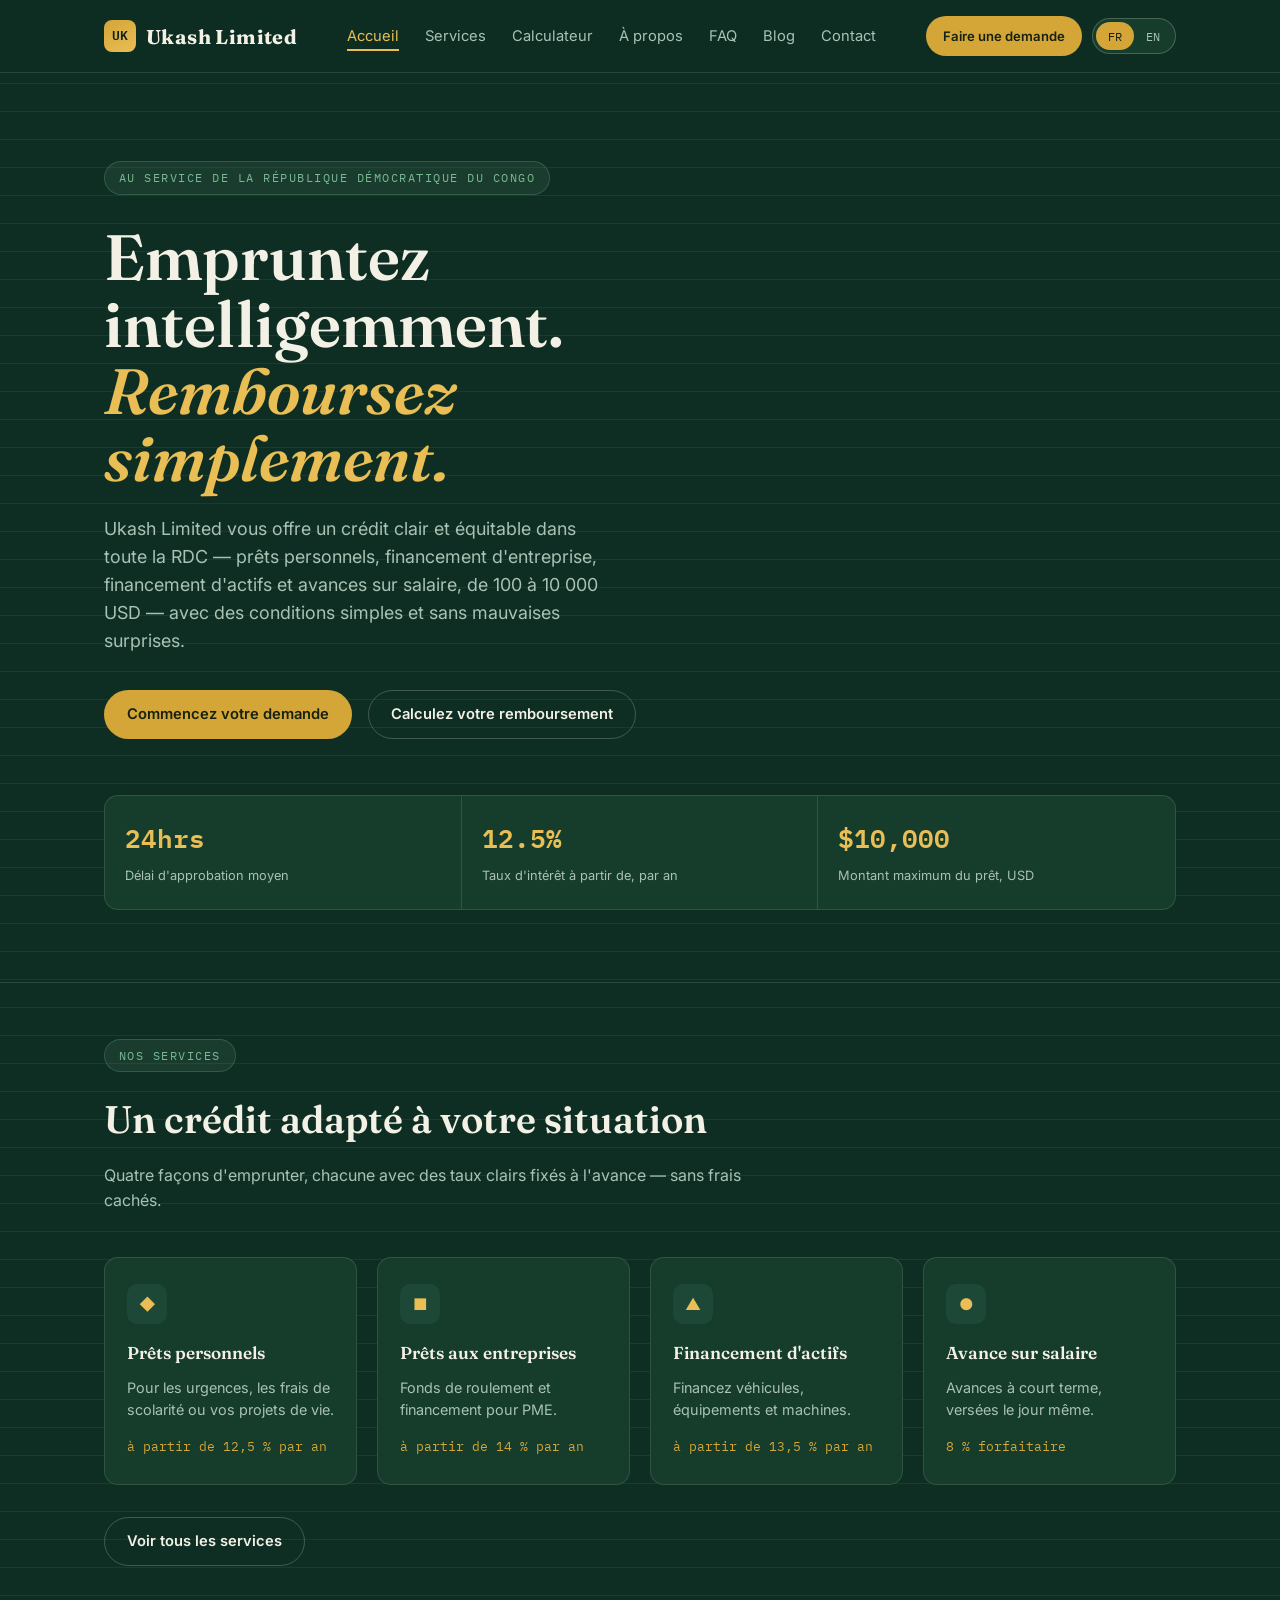
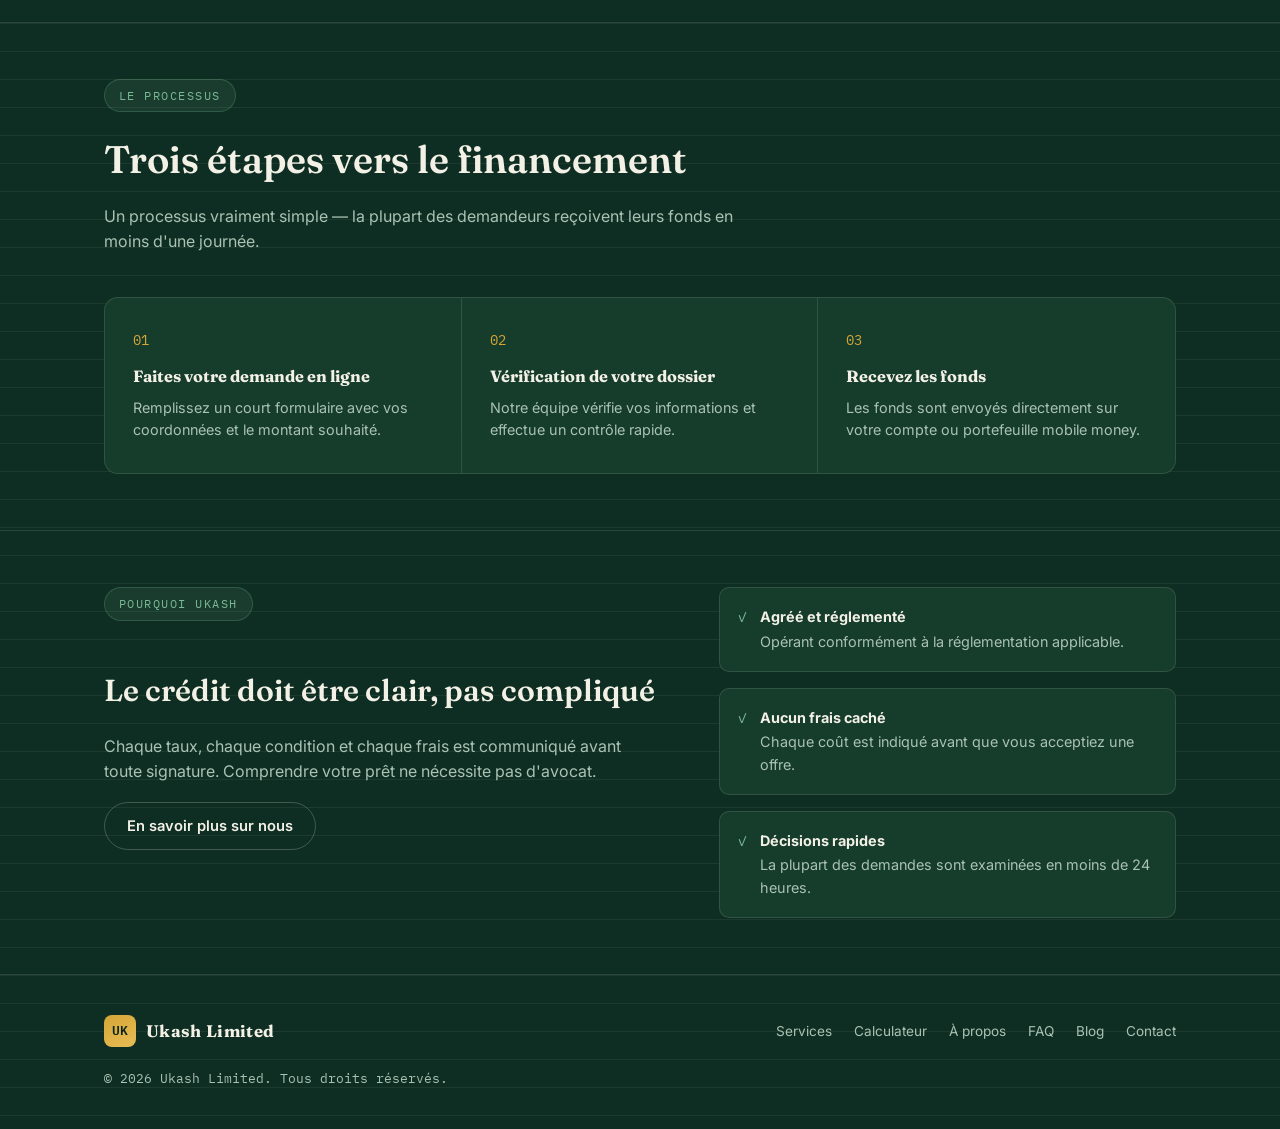
==== commit 6f82116b: "convert to multi-page site with expanded application form" ====
--- a/index.html
+++ b/index.html
@@ -4,590 +4,48 @@
 <meta charset="UTF-8">
 <meta name="viewport" content="width=device-width, initial-scale=1.0">
 <title>Ukash Limited — Credit that keeps pace with you</title>
-<meta name="description" content="Ukash Limited offers personal loans, business loans, asset finance and salary advances with fast approval and clear rates.">
+<meta name="description" content="Ukash Limited offers personal loans, business loans, asset finance and salary advances across the DRC with fast approval and clear rates.">
 <link rel="preconnect" href="https://fonts.googleapis.com">
 <link rel="preconnect" href="https://fonts.gstatic.com" crossorigin>
 <link href="https://fonts.googleapis.com/css2?family=Fraunces:opsz,wght@9..144,400;9..144,500;9..144,600;9..144,700&family=Inter:wght@400;500;600;700&family=IBM+Plex+Mono:wght@400;500;600&display=swap" rel="stylesheet">
-<style>
-  :root{
-    --bg: #0F2E23;
-    --bg-2: #0B241C;
-    --surface: #163C2C;
-    --surface-2: #1D4736;
-    --text: #F3F0E6;
-    --muted: #A9C2B4;
-    --gold: #D4A537;
-    --gold-bright: #E8BE55;
-    --mint: #79B892;
-    --line: rgba(243,240,230,0.12);
-    --line-strong: rgba(243,240,230,0.22);
-    --radius: 14px;
-  }
-
-  *{ box-sizing: border-box; }
-  html{ scroll-behavior: smooth; }
-  body{
-    margin:0;
-    background: var(--bg);
-    background-image:
-      repeating-linear-gradient(to bottom, transparent, transparent 27px, var(--line) 28px);
-    color: var(--text);
-    font-family: 'Inter', sans-serif;
-    line-height: 1.55;
-    -webkit-font-smoothing: antialiased;
-  }
-
-  h1, h2, h3, .serif{ font-family: 'Fraunces', serif; }
-  .mono{ font-family: 'IBM Plex Mono', monospace; }
-
-  a{ color: inherit; }
-
-  .wrap{
-    max-width: 1120px;
-    margin: 0 auto;
-    padding: 0 24px;
-  }
-
-  /* Reduced motion */
-  @media (prefers-reduced-motion: reduce){
-    *{ animation-duration: 0.001ms !important; animation-iteration-count: 1 !important; transition-duration: 0.001ms !important; scroll-behavior: auto !important; }
-  }
-
-  /* ---------- NAV ---------- */
-  header{
-    position: sticky;
-    top: 0;
-    z-index: 50;
-    background: rgba(15,46,35,0.85);
-    backdrop-filter: blur(10px);
-    border-bottom: 1px solid var(--line);
-  }
-  nav{
-    display:flex;
-    align-items:center;
-    justify-content:space-between;
-    padding: 18px 0;
-  }
-  .logo{
-    font-family:'Fraunces', serif;
-    font-weight:700;
-    font-size:1.35rem;
-    letter-spacing: 0.02em;
-    display:flex;
-    align-items:center;
-    gap:10px;
-  }
-  .logo-mark{
-    width: 34px; height: 34px;
-    border-radius: 8px;
-    background: linear-gradient(150deg, var(--gold), var(--gold-bright));
-    display:flex; align-items:center; justify-content:center;
-    color: var(--bg-2);
-    font-family:'IBM Plex Mono', monospace;
-    font-weight:600;
-    font-size: 0.85rem;
-  }
-  .nav-links{
-    display:flex;
-    gap: 32px;
-    list-style:none;
-    margin:0; padding:0;
-    font-size: 0.95rem;
-    color: var(--muted);
-  }
-  .nav-links a{ text-decoration:none; transition: color 0.2s ease; }
-  .nav-links a:hover, .nav-links a:focus-visible{ color: var(--text); }
-
-  .btn{
-    display:inline-flex;
-    align-items:center;
-    gap: 8px;
-    padding: 12px 22px;
-    border-radius: 999px;
-    font-weight:600;
-    font-size: 0.92rem;
-    text-decoration:none;
-    border: 1px solid transparent;
-    cursor:pointer;
-    transition: transform 0.15s ease, background 0.2s ease, border-color 0.2s ease;
-  }
-  .btn:focus-visible{ outline: 2px solid var(--gold-bright); outline-offset: 3px; }
-  .btn-primary{
-    background: var(--gold);
-    color: #16210F;
-  }
-  .btn-primary:hover{ background: var(--gold-bright); transform: translateY(-1px); }
-  .btn-ghost{
-    background: transparent;
-    border-color: var(--line-strong);
-    color: var(--text);
-  }
-  .btn-ghost:hover{ border-color: var(--mint); color: var(--mint); }
-
-  .nav-cta{ display:none; }
-  @media (min-width: 720px){ .nav-cta{ display:inline-flex; } }
-  @media (max-width: 719px){ .nav-links{ display:none; } }
-
-  .lang-toggle{
-    display:flex;
-    align-items:center;
-    border: 1px solid var(--line-strong);
-    border-radius: 999px;
-    padding: 3px;
-    background: var(--surface);
-    margin-left: 12px;
-  }
-  .lang-toggle button{
-    border:none;
-    background: transparent;
-    color: var(--muted);
-    padding: 6px 12px;
-    border-radius: 999px;
-    cursor:pointer;
-    font-family:'IBM Plex Mono', monospace;
-    font-size: 0.78rem;
-    transition: background 0.2s ease, color 0.2s ease;
-  }
-  .lang-toggle button.active{
-    background: var(--gold);
-    color: #16210F;
-  }
-  .lang-toggle button:focus-visible{ outline: 2px solid var(--mint); outline-offset: 2px; }
-  .nav-right{ display:flex; align-items:center; }
-
-  /* ---------- HERO ---------- */
-  .hero{
-    padding: 96px 0 80px;
-    position:relative;
-    overflow:hidden;
-  }
-  .eyebrow{
-    display:inline-flex;
-    align-items:center;
-    gap:8px;
-    font-family:'IBM Plex Mono', monospace;
-    font-size: 0.78rem;
-    letter-spacing: 0.12em;
-    text-transform: uppercase;
-    color: var(--mint);
-    background: rgba(121,184,146,0.1);
-    border: 1px solid rgba(121,184,146,0.25);
-    padding: 6px 14px;
-    border-radius: 999px;
-    margin-bottom: 28px;
-  }
-  .hero h1{
-    font-size: clamp(2.4rem, 5vw, 4.2rem);
-    font-weight: 600;
-    line-height: 1.05;
-    margin: 0 0 24px;
-    max-width: 15ch;
-  }
-  .hero h1 em{
-    font-style: italic;
-    color: var(--gold-bright);
-  }
-  .hero p.lead{
-    font-size: 1.15rem;
-    color: var(--muted);
-    max-width: 46ch;
-    margin: 0 0 36px;
-  }
-  .hero-actions{
-    display:flex;
-    gap: 16px;
-    flex-wrap: wrap;
-    margin-bottom: 64px;
-  }
-
-  .stat-bar{
-    display:grid;
-    grid-template-columns: repeat(3, 1fr);
-    border: 1px solid var(--line);
-    border-radius: var(--radius);
-    overflow:hidden;
-    background: var(--surface);
-  }
-  .stat{
-    padding: 24px 20px;
-    border-right: 1px solid var(--line);
-    text-align:left;
-  }
-  .stat:last-child{ border-right:none; }
-  .stat .num{
-    font-family:'IBM Plex Mono', monospace;
-    font-size: 1.7rem;
-    font-weight: 600;
-    color: var(--gold-bright);
-    display:block;
-    margin-bottom: 4px;
-  }
-  .stat .label{
-    font-size: 0.82rem;
-    color: var(--muted);
-  }
-  @media (max-width: 640px){
-    .stat-bar{ grid-template-columns: 1fr; }
-    .stat{ border-right:none; border-bottom: 1px solid var(--line); }
-    .stat:last-child{ border-bottom:none; }
-  }
-
-  /* ---------- SECTION shell ---------- */
-  section{ padding: 88px 0; }
-  .section-head{
-    max-width: 640px;
-    margin: 0 0 48px;
-  }
-  .section-head .eyebrow{ margin-bottom: 18px; }
-  .section-head h2{
-    font-size: clamp(1.8rem, 3.4vw, 2.6rem);
-    font-weight: 600;
-    margin: 0 0 14px;
-  }
-  .section-head p{
-    color: var(--muted);
-    font-size: 1.02rem;
-    margin: 0;
-  }
-
-  .divider{
-    height: 1px;
-    background: var(--line);
-    border: none;
-    margin: 0;
-  }
-
-  /* ---------- SERVICES ---------- */
-  .service-grid{
-    display:grid;
-    grid-template-columns: repeat(4, 1fr);
-    gap: 20px;
-  }
-  @media (max-width: 900px){ .service-grid{ grid-template-columns: 1fr 1fr; } }
-  @media (max-width: 560px){ .service-grid{ grid-template-columns: 1fr; } }
-  .service-card{
-    background: var(--surface);
-    border: 1px solid var(--line);
-    border-radius: var(--radius);
-    padding: 28px 24px;
-    transition: border-color 0.2s ease, transform 0.2s ease;
-  }
-  .service-card:hover{ border-color: var(--mint); transform: translateY(-3px); }
-  .service-card .icon{
-    width: 42px; height:42px;
-    border-radius: 10px;
-    background: var(--surface-2);
-    display:flex; align-items:center; justify-content:center;
-    margin-bottom: 18px;
-    color: var(--gold-bright);
-  }
-  .service-card h3{
-    font-size: 1.1rem;
-    margin: 0 0 10px;
-    font-weight: 600;
-  }
-  .service-card p{
-    color: var(--muted);
-    font-size: 0.92rem;
-    margin: 0 0 14px;
-  }
-  .service-card .rate{
-    font-family:'IBM Plex Mono', monospace;
-    font-size: 0.82rem;
-    color: var(--gold);
-  }
-
-  /* ---------- HOW IT WORKS ---------- */
-  .steps{
-    display:grid;
-    grid-template-columns: repeat(3, 1fr);
-    gap: 0;
-    border: 1px solid var(--line);
-    border-radius: var(--radius);
-    overflow:hidden;
-    background: var(--surface);
-  }
-  @media (max-width: 780px){ .steps{ grid-template-columns: 1fr; } }
-  .step{
-    padding: 36px 30px;
-    border-right: 1px solid var(--line);
-    position:relative;
-  }
-  .step:last-child{ border-right:none; }
-  @media (max-width: 780px){
-    .step{ border-right:none; border-bottom: 1px solid var(--line); }
-    .step:last-child{ border-bottom:none; }
-  }
-  .step .index{
-    font-family:'IBM Plex Mono', monospace;
-    color: var(--gold);
-    font-size: 0.85rem;
-    display:block;
-    margin-bottom: 14px;
-  }
-  .step h3{
-    font-size: 1.05rem;
-    margin: 0 0 10px;
-  }
-  .step p{
-    color: var(--muted);
-    font-size: 0.92rem;
-    margin:0;
-  }
-
-  /* ---------- CALCULATOR (signature element) ---------- */
-  .calc-panel{
-    display:grid;
-    grid-template-columns: 1.1fr 0.9fr;
-    gap: 0;
-    border: 1px solid var(--line-strong);
-    border-radius: 18px;
-    overflow:hidden;
-    background: var(--surface);
-  }
-  @media (max-width: 800px){ .calc-panel{ grid-template-columns: 1fr; } }
-
-  .calc-controls{
-    padding: 40px;
-  }
-  .field{ margin-bottom: 32px; }
-  .field label{
-    display:flex;
-    justify-content: space-between;
-    align-items:baseline;
-    font-size: 0.85rem;
-    color: var(--muted);
-    margin-bottom: 14px;
-    text-transform: uppercase;
-    letter-spacing: 0.06em;
-  }
-  .field label .value{
-    font-family:'IBM Plex Mono', monospace;
-    color: var(--gold-bright);
-    font-size: 1rem;
-    text-transform: none;
-    letter-spacing: normal;
-  }
-  input[type="range"]{
-    -webkit-appearance: none;
-    width: 100%;
-    height: 4px;
-    border-radius: 999px;
-    background: var(--line-strong);
-    outline:none;
-  }
-  input[type="range"]::-webkit-slider-thumb{
-    -webkit-appearance:none;
-    width: 20px; height: 20px;
-    border-radius: 50%;
-    background: var(--gold);
-    border: 3px solid var(--bg);
-    box-shadow: 0 0 0 1px var(--gold);
-    cursor:pointer;
-  }
-  input[type="range"]::-moz-range-thumb{
-    width: 20px; height: 20px;
-    border-radius: 50%;
-    background: var(--gold);
-    border: 3px solid var(--bg);
-    box-shadow: 0 0 0 1px var(--gold);
-    cursor:pointer;
-    border:none;
-  }
-  input[type="range"]:focus-visible{ outline: 2px solid var(--mint); outline-offset: 4px; }
-
-  .calc-result{
-    background: var(--surface-2);
-    padding: 40px;
-    display:flex;
-    flex-direction:column;
-    justify-content:center;
-    position:relative;
-  }
-  .stamp{
-    position:absolute;
-    top: 28px; right: 28px;
-    font-family:'IBM Plex Mono', monospace;
-    font-size: 0.68rem;
-    letter-spacing: 0.1em;
-    color: var(--mint);
-    border: 1.5px solid var(--mint);
-    border-radius: 6px;
-    padding: 5px 10px;
-    transform: rotate(6deg);
-    opacity: 0.85;
-  }
-  .result-label{
-    font-size: 0.8rem;
-    text-transform: uppercase;
-    letter-spacing: 0.08em;
-    color: var(--muted);
-    margin-bottom: 10px;
-  }
-  .result-amount{
-    font-family:'IBM Plex Mono', monospace;
-    font-size: 2.6rem;
-    font-weight:600;
-    color: var(--gold-bright);
-    line-height:1;
-    margin-bottom: 6px;
-  }
-  .result-sub{
-    font-size: 0.85rem;
-    color: var(--muted);
-    margin-bottom: 28px;
-  }
-  .result-breakdown{
-    display:flex;
-    flex-direction:column;
-    gap: 10px;
-    border-top: 1px solid var(--line);
-    padding-top: 20px;
-  }
-  .result-breakdown div{
-    display:flex;
-    justify-content:space-between;
-    font-size: 0.88rem;
-    color: var(--muted);
-  }
-  .result-breakdown span.mono{ color: var(--text); }
-
-  /* ---------- ABOUT / TRUST ---------- */
-  .about-grid{
-    display:grid;
-    grid-template-columns: 1.1fr 0.9fr;
-    gap: 60px;
-    align-items:start;
-  }
-  @media (max-width: 800px){ .about-grid{ grid-template-columns: 1fr; gap: 36px; } }
-  .about-grid p{ color: var(--muted); margin: 0 0 18px; }
-  .trust-list{
-    list-style:none;
-    margin:0; padding:0;
-    display:flex;
-    flex-direction:column;
-    gap: 18px;
-  }
-  .trust-list li{
-    display:flex;
-    gap: 14px;
-    align-items:flex-start;
-    padding: 18px;
-    background: var(--surface);
-    border: 1px solid var(--line);
-    border-radius: 10px;
-    font-size: 0.92rem;
-    color: var(--muted);
-  }
-  .trust-list li strong{ color: var(--text); display:block; margin-bottom:2px; }
-  .trust-list .tick{
-    color: var(--mint);
-    font-family:'IBM Plex Mono', monospace;
-    flex-shrink:0;
-  }
-
-  /* ---------- CONTACT ---------- */
-  .contact-panel{
-    display:grid;
-    grid-template-columns: 0.9fr 1.1fr;
-    gap: 0;
-    border: 1px solid var(--line);
-    border-radius: 18px;
-    overflow:hidden;
-    background: var(--surface);
-  }
-  @media (max-width: 800px){ .contact-panel{ grid-template-columns: 1fr; } }
-  .contact-info{
-    padding: 44px;
-    background: var(--surface-2);
-  }
-  .contact-info h3{ margin: 0 0 18px; font-size: 1.3rem; }
-  .contact-info p{ color: var(--muted); font-size: 0.95rem; margin: 0 0 26px; }
-  .contact-info .row{
-    display:flex;
-    gap: 12px;
-    margin-bottom: 16px;
-    font-size: 0.92rem;
-  }
-  .contact-info .row span.label{ color: var(--muted); min-width: 70px; }
-  .contact-info .row span.value{ font-family:'IBM Plex Mono', monospace; }
-
-  form{ padding: 44px; display:flex; flex-direction:column; gap:20px; }
-  .form-row{ display:grid; grid-template-columns: 1fr 1fr; gap: 20px; }
-  @media (max-width: 560px){ .form-row{ grid-template-columns: 1fr; } }
-  .form-field{ display:flex; flex-direction:column; gap:8px; }
-  .form-field label{ font-size: 0.82rem; color: var(--muted); }
-  .form-field input, .form-field select{
-    background: var(--bg-2);
-    border: 1px solid var(--line-strong);
-    border-radius: 8px;
-    padding: 12px 14px;
-    color: var(--text);
-    font-family: 'Inter', sans-serif;
-    font-size: 0.95rem;
-  }
-  .form-field input:focus-visible, .form-field select:focus-visible{
-    outline: 2px solid var(--mint);
-    outline-offset: 1px;
-  }
-  form .btn-primary{ align-self:flex-start; margin-top: 6px; }
-  .form-note{ font-size: 0.78rem; color: var(--muted); }
-
-  /* ---------- FOOTER ---------- */
-  footer{
-    border-top: 1px solid var(--line);
-    padding: 40px 0;
-  }
-  .footer-inner{
-    display:flex;
-    justify-content:space-between;
-    align-items:center;
-    flex-wrap:wrap;
-    gap: 16px;
-  }
-  .footer-inner .logo{ font-size: 1.1rem; }
-  .footer-links{
-    display:flex;
-    gap: 24px;
-    list-style:none;
-    margin:0; padding:0;
-    font-size: 0.85rem;
-    color: var(--muted);
-  }
-  .footer-links a{ text-decoration:none; }
-  .footer-links a:hover{ color: var(--text); }
-  .copyright{
-    font-size: 0.8rem;
-    color: var(--muted);
-    margin-top: 24px;
-    font-family: 'IBM Plex Mono', monospace;
-  }
-</style>
+<link rel="stylesheet" href="assets/style.css">
 </head>
 <body>
 
 <header>
   <div class="wrap">
     <nav>
-      <a href="#" class="logo" style="text-decoration:none;">
-        <span class="logo-mark">UK</span>
-        Ukash Limited
-      </a>
+      <a href="index.html" class="logo"><span class="logo-mark">UK</span>Ukash Limited</a>
       <ul class="nav-links">
-        <li><a href="#services" data-en="Services" data-fr="Services">Services</a></li>
-        <li><a href="#how-it-works" data-en="How it works" data-fr="Comment ça marche">How it works</a></li>
-        <li><a href="#calculator" data-en="Calculator" data-fr="Calculateur">Calculator</a></li>
-        <li><a href="#about" data-en="About" data-fr="À propos">About</a></li>
-        <li><a href="#contact" data-en="Contact" data-fr="Contact">Contact</a></li>
+        <li><a href="index.html" class="active" data-en="Home" data-fr="Accueil">Home</a></li>
+        <li><a href="services.html" data-en="Services" data-fr="Services">Services</a></li>
+        <li><a href="calculator.html" data-en="Calculator" data-fr="Calculateur">Calculator</a></li>
+        <li><a href="about.html" data-en="About" data-fr="À propos">About</a></li>
+        <li><a href="faq.html" data-en="FAQ" data-fr="FAQ">FAQ</a></li>
+        <li><a href="blog.html" data-en="Blog" data-fr="Blog">Blog</a></li>
+        <li><a href="contact.html" data-en="Contact" data-fr="Contact">Contact</a></li>
       </ul>
       <div class="nav-right">
-        <a href="#contact" class="btn btn-primary nav-cta" data-en="Apply now" data-fr="Faire une demande">Apply now</a>
+        <a href="apply.html" class="btn btn-primary btn-sm nav-cta" data-en="Apply now" data-fr="Faire une demande">Apply now</a>
         <div class="lang-toggle" role="group" aria-label="Language selector">
-          <button type="button" id="btn-fr" data-lang="fr">FR</button>
-          <button type="button" id="btn-en" data-lang="en">EN</button>
+          <button type="button" data-lang="fr">FR</button>
+          <button type="button" data-lang="en">EN</button>
         </div>
+        <button class="mobile-menu-btn" aria-label="Menu">☰</button>
       </div>
     </nav>
+    <div class="mobile-panel">
+      <ul>
+        <li><a href="index.html" class="active" data-en="Home" data-fr="Accueil">Home</a></li>
+        <li><a href="services.html" data-en="Services" data-fr="Services">Services</a></li>
+        <li><a href="calculator.html" data-en="Calculator" data-fr="Calculateur">Calculator</a></li>
+        <li><a href="about.html" data-en="About" data-fr="À propos">About</a></li>
+        <li><a href="faq.html" data-en="FAQ" data-fr="FAQ">FAQ</a></li>
+        <li><a href="blog.html" data-en="Blog" data-fr="Blog">Blog</a></li>
+        <li><a href="apply.html" data-en="Apply now" data-fr="Faire une demande">Apply now</a></li>
+        <li><a href="contact.html" data-en="Contact" data-fr="Contact">Contact</a></li>
+      </ul>
+    </div>
   </div>
 </header>
 
@@ -599,8 +57,8 @@
       <h1 data-en="Borrow smart.<br><em>Repay simple.</em>" data-fr="Empruntez intelligemment.<br><em>Remboursez simplement.</em>">Borrow smart.<br><em>Repay simple.</em></h1>
       <p class="lead" data-en="Ukash Limited gets you clear, fair credit across the DRC — personal loans, business finance, asset finance and salary advances, from USD 100 to USD 10,000 — with straightforward terms and no fine-print surprises." data-fr="Ukash Limited vous offre un crédit clair et équitable dans toute la RDC — prêts personnels, financement d'entreprise, financement d'actifs et avances sur salaire, de 100 à 10 000 USD — avec des conditions simples et sans mauvaises surprises.">Ukash Limited gets you clear, fair credit across the DRC — personal loans, business finance, asset finance and salary advances, from USD 100 to USD 10,000 — with straightforward terms and no fine-print surprises.</p>
       <div class="hero-actions">
-        <a href="#calculator" class="btn btn-primary" data-en="Calculate your repayment" data-fr="Calculez votre remboursement">Calculate your repayment</a>
-        <a href="#how-it-works" class="btn btn-ghost" data-en="See how it works" data-fr="Voir comment ça marche">See how it works</a>
+        <a href="apply.html" class="btn btn-primary" data-en="Start your application" data-fr="Commencez votre demande">Start your application</a>
+        <a href="calculator.html" class="btn btn-ghost" data-en="Calculate your repayment" data-fr="Calculez votre remboursement">Calculate your repayment</a>
       </div>
       <div class="stat-bar">
         <div class="stat">
@@ -621,39 +79,42 @@
 
   <hr class="divider">
 
-  <!-- SERVICES -->
-  <section id="services">
+  <!-- SERVICES TEASER -->
+  <section class="tight">
     <div class="wrap">
       <div class="section-head">
         <span class="eyebrow" data-en="What we offer" data-fr="Nos services">What we offer</span>
         <h2 data-en="Credit built around your situation" data-fr="Un crédit adapté à votre situation">Credit built around your situation</h2>
-        <p data-en="Four ways to borrow, each with clear rates and repayment terms fixed upfront — no hidden charges." data-fr="Quatre façons d'emprunter, chacune avec des taux clairs et des conditions de remboursement fixées à l'avance — sans frais cachés.">Four ways to borrow, each with clear rates and repayment terms fixed upfront — no hidden charges.</p>
+        <p data-en="Four ways to borrow, each with clear rates fixed upfront — no hidden charges." data-fr="Quatre façons d'emprunter, chacune avec des taux clairs fixés à l'avance — sans frais cachés.">Four ways to borrow, each with clear rates fixed upfront — no hidden charges.</p>
       </div>
       <div class="service-grid">
         <div class="service-card">
           <div class="icon">◆</div>
           <h3 data-en="Personal Loans" data-fr="Prêts personnels">Personal Loans</h3>
-          <p data-en="For emergencies, school fees, or life's plans — fast disbursement to your account." data-fr="Pour les urgences, les frais de scolarité ou vos projets de vie — décaissement rapide sur votre compte.">For emergencies, school fees, or life's plans — fast disbursement to your account.</p>
+          <p data-en="For emergencies, school fees, or life's plans." data-fr="Pour les urgences, les frais de scolarité ou vos projets de vie.">For emergencies, school fees, or life's plans.</p>
           <span class="rate" data-en="from 12.5% p.a." data-fr="à partir de 12,5 % par an">from 12.5% p.a.</span>
         </div>
         <div class="service-card">
           <div class="icon">■</div>
           <h3 data-en="Business Loans" data-fr="Prêts aux entreprises">Business Loans</h3>
-          <p data-en="Working capital and growth funding for registered small and medium businesses." data-fr="Fonds de roulement et financement de croissance pour les petites et moyennes entreprises enregistrées.">Working capital and growth funding for registered small and medium businesses.</p>
+          <p data-en="Working capital and growth funding for SMEs." data-fr="Fonds de roulement et financement pour PME.">Working capital and growth funding for SMEs.</p>
           <span class="rate" data-en="from 14% p.a." data-fr="à partir de 14 % par an">from 14% p.a.</span>
         </div>
         <div class="service-card">
           <div class="icon">▲</div>
           <h3 data-en="Asset Finance" data-fr="Financement d'actifs">Asset Finance</h3>
-          <p data-en="Finance vehicles, equipment, and machinery with the asset itself as security." data-fr="Financez véhicules, équipements et machines, l'actif lui-même servant de garantie.">Finance vehicles, equipment, and machinery with the asset itself as security.</p>
+          <p data-en="Finance vehicles, equipment, and machinery." data-fr="Financez véhicules, équipements et machines.">Finance vehicles, equipment, and machinery.</p>
           <span class="rate" data-en="from 13.5% p.a." data-fr="à partir de 13,5 % par an">from 13.5% p.a.</span>
         </div>
         <div class="service-card">
           <div class="icon">●</div>
           <h3 data-en="Salary Advance" data-fr="Avance sur salaire">Salary Advance</h3>
-          <p data-en="Short-term advances against your next payslip, disbursed same day." data-fr="Avances à court terme sur votre prochaine fiche de paie, versées le jour même.">Short-term advances against your next payslip, disbursed same day.</p>
+          <p data-en="Short-term advances, disbursed same day." data-fr="Avances à court terme, versées le jour même.">Short-term advances, disbursed same day.</p>
           <span class="rate" data-en="from 8% flat" data-fr="8 % forfaitaire">from 8% flat</span>
         </div>
+      </div>
+      <div style="margin-top:32px;">
+        <a href="services.html" class="btn btn-ghost" data-en="See all services" data-fr="Voir tous les services">See all services</a>
       </div>
     </div>
   </section>
@@ -661,7 +122,7 @@
   <hr class="divider">
 
   <!-- HOW IT WORKS -->
-  <section id="how-it-works">
+  <section class="tight" id="how-it-works">
     <div class="wrap">
       <div class="section-head">
         <span class="eyebrow" data-en="The process" data-fr="Le processus">The process</span>
@@ -672,17 +133,17 @@
         <div class="step">
           <span class="index mono">01</span>
           <h3 data-en="Apply online" data-fr="Faites votre demande en ligne">Apply online</h3>
-          <p data-en="Fill in a short form with your details and the amount you need. Takes under five minutes." data-fr="Remplissez un court formulaire avec vos coordonnées et le montant souhaité. Moins de cinq minutes.">Fill in a short form with your details and the amount you need. Takes under five minutes.</p>
+          <p data-en="Fill in a short form with your details and the amount you need." data-fr="Remplissez un court formulaire avec vos coordonnées et le montant souhaité.">Fill in a short form with your details and the amount you need.</p>
         </div>
         <div class="step">
           <span class="index mono">02</span>
           <h3 data-en="Get verified" data-fr="Vérification de votre dossier">Get verified</h3>
-          <p data-en="Our team confirms your details and runs a quick credit check — most are cleared within hours." data-fr="Notre équipe vérifie vos informations et effectue un contrôle de crédit rapide — la plupart des dossiers sont traités en quelques heures.">Our team confirms your details and runs a quick credit check — most are cleared within hours.</p>
+          <p data-en="Our team confirms your details and runs a quick credit check." data-fr="Notre équipe vérifie vos informations et effectue un contrôle rapide.">Our team confirms your details and runs a quick credit check.</p>
         </div>
         <div class="step">
           <span class="index mono">03</span>
           <h3 data-en="Receive funds" data-fr="Recevez les fonds">Receive funds</h3>
-          <p data-en="Once approved, funds are sent directly to your bank account or mobile money wallet." data-fr="Une fois approuvés, les fonds sont envoyés directement sur votre compte bancaire ou votre portefeuille mobile money.">Once approved, funds are sent directly to your bank account or mobile money wallet.</p>
+          <p data-en="Funds are sent directly to your bank account or mobile money wallet." data-fr="Les fonds sont envoyés directement sur votre compte ou portefeuille mobile money.">Funds are sent directly to your bank account or mobile money wallet.</p>
         </div>
       </div>
     </div>
@@ -690,115 +151,21 @@
 
   <hr class="divider">
 
-  <!-- CALCULATOR -->
-  <section id="calculator">
-    <div class="wrap">
-      <div class="section-head">
-        <span class="eyebrow" data-en="Know before you apply" data-fr="Sachez avant de faire votre demande">Know before you apply</span>
-        <h2 data-en="Loan repayment calculator" data-fr="Calculateur de remboursement de prêt">Loan repayment calculator</h2>
-        <p data-en="Drag the sliders to estimate your monthly repayment. This is an estimate — your final offer depends on verification." data-fr="Faites glisser les curseurs pour estimer votre remboursement mensuel. Il s'agit d'une estimation — votre offre finale dépend de la vérification.">Drag the sliders to estimate your monthly repayment. This is an estimate — your final offer depends on verification.</p>
-      </div>
-      <div class="calc-panel">
-        <div class="calc-controls">
-          <div class="field">
-            <label><span data-en="Loan amount" data-fr="Montant du prêt">Loan amount</span> <span class="value mono" id="amountLabel">USD 2,000</span></label>
-            <input type="range" id="amountSlider" min="100" max="10000" step="100" value="2000" data-en-aria="Loan amount in US Dollars" data-fr-aria="Montant du prêt en dollars américains" aria-label="Loan amount in US Dollars">
-          </div>
-          <div class="field">
-            <label><span data-en="Repayment term" data-fr="Durée de remboursement">Repayment term</span> <span class="value mono" id="termLabel">12 months</span></label>
-            <input type="range" id="termSlider" min="3" max="36" step="1" value="12" data-en-aria="Repayment term in months" data-fr-aria="Durée de remboursement en mois" aria-label="Repayment term in months">
-          </div>
-          <div class="field" style="margin-bottom:0;">
-            <label><span data-en="Interest rate" data-fr="Taux d'intérêt">Interest rate</span> <span class="value mono" id="rateLabel">12.5% p.a.</span></label>
-            <input type="range" id="rateSlider" min="8" max="20" step="0.5" value="12.5" data-en-aria="Annual interest rate percentage" data-fr-aria="Taux d'intérêt annuel en pourcentage" aria-label="Annual interest rate percentage">
-          </div>
-        </div>
-        <div class="calc-result">
-          <span class="stamp" data-en="est. only" data-fr="estimation">est. only</span>
-          <span class="result-label" data-en="Estimated monthly repayment" data-fr="Remboursement mensuel estimé">Estimated monthly repayment</span>
-          <span class="result-amount mono" id="monthlyResult">USD 178</span>
-          <span class="result-sub" data-en="over the term you selected" data-fr="sur la durée choisie">over the term you selected</span>
-          <div class="result-breakdown">
-            <div><span data-en="Principal" data-fr="Capital">Principal</span><span class="mono" id="principalOut">USD 2,000</span></div>
-            <div><span data-en="Total interest" data-fr="Intérêts totaux">Total interest</span><span class="mono" id="interestOut">USD 131</span></div>
-            <div><span data-en="Total repayment" data-fr="Remboursement total">Total repayment</span><span class="mono" id="totalOut">USD 2,131</span></div>
-          </div>
-        </div>
-      </div>
-    </div>
-  </section>
-
-  <hr class="divider">
-
-  <!-- ABOUT -->
-  <section id="about">
+  <!-- TRUST TEASER -->
+  <section class="tight">
     <div class="wrap">
       <div class="about-grid">
         <div>
-          <span class="eyebrow" data-en="About Ukash Limited" data-fr="À propos d'Ukash Limited">About Ukash Limited</span>
-          <h2 class="serif" style="font-size:2rem; font-weight:600; margin: 18px 0 20px;" data-en="Credit should be clear, not clever" data-fr="Le crédit doit être clair, pas compliqué">Credit should be clear, not clever</h2>
-          <p data-en="Ukash Limited was built on a simple idea: borrowing shouldn't require a lawyer to understand. Every rate, term, and fee is disclosed upfront, before you sign anything." data-fr="Ukash Limited repose sur une idée simple : emprunter ne devrait pas nécessiter l'aide d'un avocat pour comprendre. Chaque taux, chaque condition et chaque frais est communiqué avant toute signature.">Ukash Limited was built on a simple idea: borrowing shouldn't require a lawyer to understand. Every rate, term, and fee is disclosed upfront, before you sign anything.</p>
-          <p data-en="We serve individuals and small businesses across the Democratic Republic of Congo who need a straightforward path to funding — whether that's covering an emergency, growing a business, or financing an asset — without the wait times or opacity of traditional banks." data-fr="Nous servons les particuliers et les petites entreprises de toute la République démocratique du Congo qui ont besoin d'un accès simple au financement — que ce soit pour faire face à une urgence, développer une entreprise ou financer un actif — sans les délais ni l'opacité des banques traditionnelles.">We serve individuals and small businesses across the Democratic Republic of Congo who need a straightforward path to funding — whether that's covering an emergency, growing a business, or financing an asset — without the wait times or opacity of traditional banks.</p>
+          <span class="eyebrow" data-en="Why Ukash" data-fr="Pourquoi Ukash">Why Ukash</span>
+          <h2 class="serif" style="font-size:1.9rem; font-weight:600; margin: 18px 0 20px;" data-en="Credit should be clear, not clever" data-fr="Le crédit doit être clair, pas compliqué">Credit should be clear, not clever</h2>
+          <p data-en="Every rate, term, and fee is disclosed upfront, before you sign anything. No lawyer required to understand your loan." data-fr="Chaque taux, chaque condition et chaque frais est communiqué avant toute signature. Comprendre votre prêt ne nécessite pas d'avocat.">Every rate, term, and fee is disclosed upfront, before you sign anything. No lawyer required to understand your loan.</p>
+          <a href="about.html" class="btn btn-ghost" data-en="Learn more about us" data-fr="En savoir plus sur nous">Learn more about us</a>
         </div>
         <ul class="trust-list">
-          <li><span class="tick mono">✓</span><div><strong data-en="Licensed & regulated" data-fr="Agréé et réglementé">Licensed & regulated</strong><span data-en="Operating under applicable financial services regulations." data-fr="Opérant conformément à la réglementation applicable aux services financiers.">Operating under applicable financial services regulations.</span></div></li>
+          <li><span class="tick mono">✓</span><div><strong data-en="Licensed & regulated" data-fr="Agréé et réglementé">Licensed & regulated</strong><span data-en="Operating under applicable financial services regulations." data-fr="Opérant conformément à la réglementation applicable.">Operating under applicable financial services regulations.</span></div></li>
           <li><span class="tick mono">✓</span><div><strong data-en="No hidden fees" data-fr="Aucun frais caché">No hidden fees</strong><span data-en="Every cost is shown before you accept an offer." data-fr="Chaque coût est indiqué avant que vous acceptiez une offre.">Every cost is shown before you accept an offer.</span></div></li>
           <li><span class="tick mono">✓</span><div><strong data-en="Fast decisions" data-fr="Décisions rapides">Fast decisions</strong><span data-en="Most applications are reviewed within 24 hours." data-fr="La plupart des demandes sont examinées en moins de 24 heures.">Most applications are reviewed within 24 hours.</span></div></li>
         </ul>
-      </div>
-    </div>
-  </section>
-
-  <hr class="divider">
-
-  <!-- CONTACT -->
-  <section id="contact">
-    <div class="wrap">
-      <div class="section-head">
-        <span class="eyebrow" data-en="Get in touch" data-fr="Contactez-nous">Get in touch</span>
-        <h2 data-en="Start your application" data-fr="Commencez votre demande">Start your application</h2>
-        <p data-en="Tell us a little about what you need — a member of our team will follow up within one business day." data-fr="Dites-nous ce dont vous avez besoin — un membre de notre équipe vous recontactera sous un jour ouvré.">Tell us a little about what you need — a member of our team will follow up within one business day.</p>
-      </div>
-      <div class="contact-panel">
-        <div class="contact-info">
-          <h3 class="serif">Ukash Limited</h3>
-          <p data-en="Reach us directly, or send your details and we'll come back to you." data-fr="Contactez-nous directement, ou laissez vos coordonnées et nous vous recontacterons.">Reach us directly, or send your details and we'll come back to you.</p>
-          <div class="row"><span class="label" data-en="Phone" data-fr="Téléphone">Phone</span><span class="value">+254 746 196 742</span></div>
-          <div class="row"><span class="label" data-en="Email" data-fr="E-mail">Email</span><span class="value">limitedukash@gmail.com</span></div>
-          <div class="row"><span class="label" data-en="Hours" data-fr="Horaires">Hours</span><span class="value" data-en="Mon–Fri, 8:00–17:00" data-fr="Lun–Ven, 8h00–17h00">Mon–Fri, 8:00–17:00</span></div>
-        </div>
-        <form id="contactForm" action="https://formspree.io/f/xkodzbya" method="POST">
-          <div class="form-row">
-            <div class="form-field">
-              <label for="name" data-en="Full name" data-fr="Nom complet">Full name</label>
-              <input type="text" id="name" name="name" required>
-            </div>
-            <div class="form-field">
-              <label for="phone" data-en="Phone number" data-fr="Numéro de téléphone">Phone number</label>
-              <input type="tel" id="phone" name="phone" required>
-            </div>
-          </div>
-          <div class="form-row">
-            <div class="form-field">
-              <label for="loanType" data-en="Loan type" data-fr="Type de prêt">Loan type</label>
-              <select id="loanType" name="loanType">
-                <option data-en="Personal Loan" data-fr="Prêt personnel">Personal Loan</option>
-                <option data-en="Business Loan" data-fr="Prêt aux entreprises">Business Loan</option>
-                <option data-en="Asset Finance" data-fr="Financement d'actifs">Asset Finance</option>
-                <option data-en="Salary Advance" data-fr="Avance sur salaire">Salary Advance</option>
-              </select>
-            </div>
-            <div class="form-field">
-              <label for="amount" data-en="Amount needed (USD)" data-fr="Montant nécessaire (USD)">Amount needed (USD)</label>
-              <input type="number" id="amount" name="amount" min="100" max="10000" step="100" placeholder="2000">
-            </div>
-          </div>
-          <div class="form-field">
-            <label for="email" data-en="Email address" data-fr="Adresse e-mail">Email address</label>
-            <input type="email" id="email" name="email" required>
-          </div>
-          <button type="submit" class="btn btn-primary" data-en="Submit application" data-fr="Soumettre la demande">Submit application</button>
-        </form>
       </div>
     </div>
   </section>
@@ -807,137 +174,19 @@
 <footer>
   <div class="wrap">
     <div class="footer-inner">
-      <a href="#" class="logo" style="text-decoration:none;">
-        <span class="logo-mark">UK</span>
-        Ukash Limited
-      </a>
+      <a href="index.html" class="logo"><span class="logo-mark">UK</span>Ukash Limited</a>
       <ul class="footer-links">
-        <li><a href="#services" data-en="Services" data-fr="Services">Services</a></li>
-        <li><a href="#about" data-en="About" data-fr="À propos">About</a></li>
-        <li><a href="#contact" data-en="Contact" data-fr="Contact">Contact</a></li>
+        <li><a href="services.html" data-en="Services" data-fr="Services">Services</a></li>
+        <li><a href="calculator.html" data-en="Calculator" data-fr="Calculateur">Calculator</a></li>
+        <li><a href="about.html" data-en="About" data-fr="À propos">About</a></li>
+        <li><a href="faq.html" data-en="FAQ" data-fr="FAQ">FAQ</a></li>
+        <li><a href="blog.html" data-en="Blog" data-fr="Blog">Blog</a></li>
+        <li><a href="contact.html" data-en="Contact" data-fr="Contact">Contact</a></li>
       </ul>
     </div>
     <div class="copyright" data-en="© 2026 Ukash Limited. All rights reserved." data-fr="© 2026 Ukash Limited. Tous droits réservés.">© 2026 Ukash Limited. All rights reserved.</div>
   </div>
 </footer>
-
-<script>
-  // ---- Bilingual toggle (EN / FR) ----
-  const monthWord = { en: 'months', fr: 'mois' };
-  const perAnnum = { en: '% p.a.', fr: '% par an' };
-
-  let currentLang = localStorage.getItem('ukash-lang') || 'fr';
-
-  function applyLanguage(lang){
-    currentLang = lang;
-    document.documentElement.setAttribute('lang', lang);
-    localStorage.setItem('ukash-lang', lang);
-
-    document.querySelectorAll('[data-en]').forEach(el => {
-      const text = el.getAttribute('data-' + lang);
-      if (text !== null) el.innerHTML = text;
-    });
-    document.querySelectorAll('[data-en-aria]').forEach(el => {
-      const text = el.getAttribute('data-' + lang + '-aria');
-      if (text !== null) el.setAttribute('aria-label', text);
-    });
-
-    document.getElementById('btn-fr').classList.toggle('active', lang === 'fr');
-    document.getElementById('btn-en').classList.toggle('active', lang === 'en');
-
-    calculate(); // refresh dynamic numbers (months / % p.a.) in the right language
-  }
-
-  document.getElementById('btn-fr').addEventListener('click', () => applyLanguage('fr'));
-  document.getElementById('btn-en').addEventListener('click', () => applyLanguage('en'));
-
-  // ---- Loan calculator ----
-  const amountSlider = document.getElementById('amountSlider');
-  const termSlider = document.getElementById('termSlider');
-  const rateSlider = document.getElementById('rateSlider');
-
-  const amountLabel = document.getElementById('amountLabel');
-  const termLabel = document.getElementById('termLabel');
-  const rateLabel = document.getElementById('rateLabel');
-
-  const monthlyResult = document.getElementById('monthlyResult');
-  const principalOut = document.getElementById('principalOut');
-  const interestOut = document.getElementById('interestOut');
-  const totalOut = document.getElementById('totalOut');
-
-  function formatUSD(n){
-    return 'USD ' + Math.round(n).toLocaleString('en-US');
-  }
-
-  function calculate(){
-    const principal = parseFloat(amountSlider.value);
-    const months = parseInt(termSlider.value, 10);
-    const annualRate = parseFloat(rateSlider.value);
-    const monthlyRate = annualRate / 100 / 12;
-
-    let monthlyPayment;
-    if (monthlyRate === 0) {
-      monthlyPayment = principal / months;
-    } else {
-      monthlyPayment = principal * (monthlyRate * Math.pow(1 + monthlyRate, months)) / (Math.pow(1 + monthlyRate, months) - 1);
-    }
-
-    const total = monthlyPayment * months;
-    const interest = total - principal;
-
-    amountLabel.textContent = formatUSD(principal);
-    termLabel.textContent = months + ' ' + monthWord[currentLang];
-    rateLabel.textContent = annualRate + perAnnum[currentLang];
-
-    monthlyResult.textContent = formatUSD(monthlyPayment);
-    principalOut.textContent = formatUSD(principal);
-    interestOut.textContent = formatUSD(interest);
-    totalOut.textContent = formatUSD(total);
-  }
-
-  [amountSlider, termSlider, rateSlider].forEach(el => {
-    el.addEventListener('input', calculate);
-  });
-
-  applyLanguage(currentLang);
-
-  // ---- Contact form: real submission to Formspree ----
-  const successText = {
-    en: "Thank you! Your application has been received. Our team will follow up within one business day.",
-    fr: "Merci ! Votre demande a bien été reçue. Un membre de notre équipe vous recontactera sous un jour ouvré."
-  };
-  const errorText = {
-    en: "Something went wrong sending your application. Please try again, or contact us directly by phone or email.",
-    fr: "Une erreur s'est produite lors de l'envoi de votre demande. Veuillez réessayer, ou contactez-nous directement par téléphone ou e-mail."
-  };
-
-  const contactForm = document.getElementById('contactForm');
-  contactForm.addEventListener('submit', function(e){
-    e.preventDefault();
-    const submitBtn = contactForm.querySelector('button[type="submit"]');
-    const originalLabel = submitBtn.textContent;
-    submitBtn.disabled = true;
-    submitBtn.textContent = currentLang === 'fr' ? 'Envoi en cours...' : 'Sending...';
-
-    fetch(contactForm.action, {
-      method: 'POST',
-      body: new FormData(contactForm),
-      headers: { 'Accept': 'application/json' }
-    }).then(response => {
-      if (response.ok) {
-        contactForm.innerHTML = '<p style="color: var(--mint); font-size: 1.05rem; line-height:1.6;">' + successText[currentLang] + '</p>';
-      } else {
-        alert(errorText[currentLang]);
-        submitBtn.disabled = false;
-        submitBtn.textContent = originalLabel;
-      }
-    }).catch(() => {
-      alert(errorText[currentLang]);
-      submitBtn.disabled = false;
-      submitBtn.textContent = originalLabel;
-    });
-  });
-</script>
-
+<script src="assets/main.js"></script>
 </body>
 </html>
--- a/assets/style.css
+++ b/assets/style.css
@@ -0,0 +1,378 @@
+:root{
+  --bg: #0F2E23;
+  --bg-2: #0B241C;
+  --surface: #163C2C;
+  --surface-2: #1D4736;
+  --text: #F3F0E6;
+  --muted: #A9C2B4;
+  --gold: #D4A537;
+  --gold-bright: #E8BE55;
+  --mint: #79B892;
+  --line: rgba(243,240,230,0.12);
+  --line-strong: rgba(243,240,230,0.22);
+  --radius: 14px;
+}
+
+*{ box-sizing: border-box; }
+html{ scroll-behavior: smooth; }
+body{
+  margin:0;
+  background: var(--bg);
+  background-image:
+    repeating-linear-gradient(to bottom, transparent, transparent 27px, var(--line) 28px);
+  color: var(--text);
+  font-family: 'Inter', sans-serif;
+  line-height: 1.55;
+  -webkit-font-smoothing: antialiased;
+}
+
+h1, h2, h3, .serif{ font-family: 'Fraunces', serif; }
+.mono{ font-family: 'IBM Plex Mono', monospace; }
+a{ color: inherit; }
+
+.wrap{
+  max-width: 1120px;
+  margin: 0 auto;
+  padding: 0 24px;
+}
+
+@media (prefers-reduced-motion: reduce){
+  *{ animation-duration: 0.001ms !important; animation-iteration-count: 1 !important; transition-duration: 0.001ms !important; scroll-behavior: auto !important; }
+}
+
+/* ---------- NAV ---------- */
+header{
+  position: sticky;
+  top: 0;
+  z-index: 50;
+  background: rgba(15,46,35,0.9);
+  backdrop-filter: blur(10px);
+  border-bottom: 1px solid var(--line);
+}
+nav{
+  display:flex;
+  align-items:center;
+  justify-content:space-between;
+  padding: 16px 0;
+  gap: 16px;
+}
+.logo{
+  font-family:'Fraunces', serif;
+  font-weight:700;
+  font-size:1.25rem;
+  letter-spacing: 0.02em;
+  display:flex;
+  align-items:center;
+  gap:10px;
+  text-decoration:none;
+  flex-shrink:0;
+}
+.logo-mark{
+  width: 32px; height: 32px;
+  border-radius: 8px;
+  background: linear-gradient(150deg, var(--gold), var(--gold-bright));
+  display:flex; align-items:center; justify-content:center;
+  color: var(--bg-2);
+  font-family:'IBM Plex Mono', monospace;
+  font-weight:600;
+  font-size: 0.8rem;
+}
+.nav-links{
+  display:flex;
+  gap: 26px;
+  list-style:none;
+  margin:0; padding:0;
+  font-size: 0.92rem;
+  color: var(--muted);
+  flex-wrap: wrap;
+}
+.nav-links a{ text-decoration:none; transition: color 0.2s ease; padding: 4px 0; border-bottom: 2px solid transparent; }
+.nav-links a:hover, .nav-links a:focus-visible{ color: var(--text); }
+.nav-links a.active{ color: var(--gold-bright); border-bottom-color: var(--gold-bright); }
+
+.btn{
+  display:inline-flex;
+  align-items:center;
+  gap: 8px;
+  padding: 12px 22px;
+  border-radius: 999px;
+  font-weight:600;
+  font-size: 0.92rem;
+  text-decoration:none;
+  border: 1px solid transparent;
+  cursor:pointer;
+  transition: transform 0.15s ease, background 0.2s ease, border-color 0.2s ease;
+}
+.btn:focus-visible{ outline: 2px solid var(--gold-bright); outline-offset: 3px; }
+.btn-primary{ background: var(--gold); color: #16210F; }
+.btn-primary:hover{ background: var(--gold-bright); transform: translateY(-1px); }
+.btn-ghost{ background: transparent; border-color: var(--line-strong); color: var(--text); }
+.btn-ghost:hover{ border-color: var(--mint); color: var(--mint); }
+.btn-sm{ padding: 9px 16px; font-size: 0.82rem; }
+
+.nav-right{ display:flex; align-items:center; gap: 10px; flex-shrink:0; }
+.nav-cta{ display:none; }
+@media (min-width: 980px){ .nav-cta{ display:inline-flex; } }
+@media (max-width: 979px){ .nav-links{ display:none; } }
+
+.mobile-menu-btn{
+  display:none;
+  background: transparent;
+  border: 1px solid var(--line-strong);
+  border-radius: 8px;
+  color: var(--text);
+  width: 38px; height: 38px;
+  cursor:pointer;
+  font-size: 1.1rem;
+}
+@media (max-width: 979px){ .mobile-menu-btn{ display:inline-flex; align-items:center; justify-content:center; } }
+
+.mobile-panel{
+  display:none;
+  border-top: 1px solid var(--line);
+  padding: 18px 0;
+}
+.mobile-panel.open{ display:block; }
+.mobile-panel ul{
+  list-style:none; margin:0; padding:0;
+  display:flex; flex-direction:column; gap: 4px;
+}
+.mobile-panel a{
+  display:block;
+  text-decoration:none;
+  color: var(--muted);
+  padding: 12px 4px;
+  border-bottom: 1px solid var(--line);
+  font-size: 0.98rem;
+}
+.mobile-panel a.active{ color: var(--gold-bright); }
+
+.lang-toggle{
+  display:flex;
+  align-items:center;
+  border: 1px solid var(--line-strong);
+  border-radius: 999px;
+  padding: 3px;
+  background: var(--surface);
+}
+.lang-toggle button{
+  border:none;
+  background: transparent;
+  color: var(--muted);
+  padding: 6px 12px;
+  border-radius: 999px;
+  cursor:pointer;
+  font-family:'IBM Plex Mono', monospace;
+  font-size: 0.78rem;
+  transition: background 0.2s ease, color 0.2s ease;
+}
+.lang-toggle button.active{ background: var(--gold); color: #16210F; }
+.lang-toggle button:focus-visible{ outline: 2px solid var(--mint); outline-offset: 2px; }
+
+/* ---------- PAGE HERO (subpages) ---------- */
+.page-hero{
+  padding: 64px 0 48px;
+  border-bottom: 1px solid var(--line);
+}
+.page-hero .eyebrow{ margin-bottom: 18px; }
+.page-hero h1{
+  font-size: clamp(2rem, 4vw, 3rem);
+  font-weight: 600;
+  margin: 0 0 16px;
+  max-width: 18ch;
+}
+.page-hero p{
+  color: var(--muted);
+  font-size: 1.05rem;
+  max-width: 56ch;
+  margin: 0;
+}
+
+/* ---------- HOME HERO ---------- */
+.hero{ padding: 88px 0 72px; position:relative; overflow:hidden; }
+.eyebrow{
+  display:inline-flex; align-items:center; gap:8px;
+  font-family:'IBM Plex Mono', monospace;
+  font-size: 0.78rem; letter-spacing: 0.12em; text-transform: uppercase;
+  color: var(--mint);
+  background: rgba(121,184,146,0.1);
+  border: 1px solid rgba(121,184,146,0.25);
+  padding: 6px 14px; border-radius: 999px; margin-bottom: 28px;
+}
+.hero h1{
+  font-size: clamp(2.4rem, 5vw, 4.1rem);
+  font-weight: 600; line-height: 1.05; margin: 0 0 24px; max-width: 15ch;
+}
+.hero h1 em{ font-style: italic; color: var(--gold-bright); }
+.hero p.lead{ font-size: 1.12rem; color: var(--muted); max-width: 46ch; margin: 0 0 36px; }
+.hero-actions{ display:flex; gap: 16px; flex-wrap: wrap; margin-bottom: 56px; }
+
+.stat-bar{
+  display:grid; grid-template-columns: repeat(3, 1fr);
+  border: 1px solid var(--line); border-radius: var(--radius);
+  overflow:hidden; background: var(--surface);
+}
+.stat{ padding: 22px 20px; border-right: 1px solid var(--line); text-align:left; }
+.stat:last-child{ border-right:none; }
+.stat .num{ font-family:'IBM Plex Mono', monospace; font-size: 1.6rem; font-weight: 600; color: var(--gold-bright); display:block; margin-bottom: 4px; }
+.stat .label{ font-size: 0.8rem; color: var(--muted); }
+@media (max-width: 640px){
+  .stat-bar{ grid-template-columns: 1fr; }
+  .stat{ border-right:none; border-bottom: 1px solid var(--line); }
+  .stat:last-child{ border-bottom:none; }
+}
+
+/* ---------- SECTION shell ---------- */
+section{ padding: 80px 0; }
+section.tight{ padding: 56px 0; }
+.section-head{ max-width: 640px; margin: 0 0 44px; }
+.section-head .eyebrow{ margin-bottom: 18px; }
+.section-head h2{ font-size: clamp(1.7rem, 3.2vw, 2.4rem); font-weight: 600; margin: 0 0 14px; }
+.section-head p{ color: var(--muted); font-size: 1rem; margin: 0; }
+.divider{ height: 1px; background: var(--line); border: none; margin: 0; }
+
+/* ---------- SERVICES ---------- */
+.service-grid{ display:grid; grid-template-columns: repeat(4, 1fr); gap: 20px; }
+@media (max-width: 900px){ .service-grid{ grid-template-columns: 1fr 1fr; } }
+@media (max-width: 560px){ .service-grid{ grid-template-columns: 1fr; } }
+.service-card{
+  background: var(--surface); border: 1px solid var(--line); border-radius: var(--radius);
+  padding: 26px 22px; transition: border-color 0.2s ease, transform 0.2s ease;
+}
+.service-card:hover{ border-color: var(--mint); transform: translateY(-3px); }
+.service-card .icon{
+  width: 40px; height:40px; border-radius: 10px; background: var(--surface-2);
+  display:flex; align-items:center; justify-content:center; margin-bottom: 16px; color: var(--gold-bright);
+}
+.service-card h3{ font-size: 1.08rem; margin: 0 0 10px; font-weight: 600; }
+.service-card p{ color: var(--muted); font-size: 0.9rem; margin: 0 0 12px; }
+.service-card .rate{ font-family:'IBM Plex Mono', monospace; font-size: 0.8rem; color: var(--gold); }
+.service-card ul{ margin: 12px 0 0; padding-left: 18px; color: var(--muted); font-size: 0.85rem; }
+.service-card li{ margin-bottom: 4px; }
+
+/* ---------- HOW IT WORKS / STEPS ---------- */
+.steps{
+  display:grid; grid-template-columns: repeat(3, 1fr); gap: 0;
+  border: 1px solid var(--line); border-radius: var(--radius); overflow:hidden; background: var(--surface);
+}
+@media (max-width: 780px){ .steps{ grid-template-columns: 1fr; } }
+.step{ padding: 32px 28px; border-right: 1px solid var(--line); }
+.step:last-child{ border-right:none; }
+@media (max-width: 780px){ .step{ border-right:none; border-bottom: 1px solid var(--line); } .step:last-child{ border-bottom:none; } }
+.step .index{ font-family:'IBM Plex Mono', monospace; color: var(--gold); font-size: 0.85rem; display:block; margin-bottom: 12px; }
+.step h3{ font-size: 1.02rem; margin: 0 0 8px; }
+.step p{ color: var(--muted); font-size: 0.9rem; margin:0; }
+
+/* ---------- CALCULATOR ---------- */
+.calc-panel{
+  display:grid; grid-template-columns: 1.1fr 0.9fr; gap: 0;
+  border: 1px solid var(--line-strong); border-radius: 18px; overflow:hidden; background: var(--surface);
+}
+@media (max-width: 800px){ .calc-panel{ grid-template-columns: 1fr; } }
+.calc-controls{ padding: 38px; }
+.field{ margin-bottom: 30px; }
+.field label{
+  display:flex; justify-content: space-between; align-items:baseline;
+  font-size: 0.85rem; color: var(--muted); margin-bottom: 14px; text-transform: uppercase; letter-spacing: 0.06em;
+}
+.field label .value{ font-family:'IBM Plex Mono', monospace; color: var(--gold-bright); font-size: 1rem; text-transform: none; letter-spacing: normal; }
+input[type="range"]{ -webkit-appearance: none; width: 100%; height: 4px; border-radius: 999px; background: var(--line-strong); outline:none; }
+input[type="range"]::-webkit-slider-thumb{ -webkit-appearance:none; width: 20px; height: 20px; border-radius: 50%; background: var(--gold); border: 3px solid var(--bg); box-shadow: 0 0 0 1px var(--gold); cursor:pointer; }
+input[type="range"]::-moz-range-thumb{ width: 20px; height: 20px; border-radius: 50%; background: var(--gold); border: 3px solid var(--bg); box-shadow: 0 0 0 1px var(--gold); cursor:pointer; border:none; }
+input[type="range"]:focus-visible{ outline: 2px solid var(--mint); outline-offset: 4px; }
+.calc-result{ background: var(--surface-2); padding: 38px; display:flex; flex-direction:column; justify-content:center; position:relative; }
+.stamp{
+  position:absolute; top: 26px; right: 26px; font-family:'IBM Plex Mono', monospace; font-size: 0.66rem;
+  letter-spacing: 0.1em; color: var(--mint); border: 1.5px solid var(--mint); border-radius: 6px; padding: 5px 10px;
+  transform: rotate(6deg); opacity: 0.85;
+}
+.result-label{ font-size: 0.8rem; text-transform: uppercase; letter-spacing: 0.08em; color: var(--muted); margin-bottom: 10px; }
+.result-amount{ font-family:'IBM Plex Mono', monospace; font-size: 2.4rem; font-weight:600; color: var(--gold-bright); line-height:1; margin-bottom: 6px; }
+.result-sub{ font-size: 0.85rem; color: var(--muted); margin-bottom: 26px; }
+.result-breakdown{ display:flex; flex-direction:column; gap: 10px; border-top: 1px solid var(--line); padding-top: 18px; }
+.result-breakdown div{ display:flex; justify-content:space-between; font-size: 0.88rem; color: var(--muted); }
+.result-breakdown span.mono{ color: var(--text); }
+
+/* ---------- ABOUT / TRUST ---------- */
+.about-grid{ display:grid; grid-template-columns: 1.1fr 0.9fr; gap: 56px; align-items:start; }
+@media (max-width: 800px){ .about-grid{ grid-template-columns: 1fr; gap: 34px; } }
+.about-grid p{ color: var(--muted); margin: 0 0 18px; }
+.trust-list{ list-style:none; margin:0; padding:0; display:flex; flex-direction:column; gap: 16px; }
+.trust-list li{
+  display:flex; gap: 14px; align-items:flex-start; padding: 18px;
+  background: var(--surface); border: 1px solid var(--line); border-radius: 10px; font-size: 0.9rem; color: var(--muted);
+}
+.trust-list li strong{ color: var(--text); display:block; margin-bottom:2px; }
+.trust-list .tick{ color: var(--mint); font-family:'IBM Plex Mono', monospace; flex-shrink:0; }
+
+/* ---------- FAQ ---------- */
+.faq-list{ display:flex; flex-direction:column; gap: 12px; max-width: 780px; }
+.faq-item{ border: 1px solid var(--line); border-radius: 12px; background: var(--surface); overflow:hidden; }
+.faq-question{
+  width:100%; text-align:left; background: transparent; border:none; color: var(--text);
+  padding: 20px 24px; font-family: 'Fraunces', serif; font-size: 1.02rem; font-weight: 500;
+  cursor:pointer; display:flex; justify-content:space-between; align-items:center; gap: 16px;
+}
+.faq-question .plus{ font-family:'IBM Plex Mono', monospace; color: var(--gold); font-size: 1.2rem; flex-shrink:0; transition: transform 0.2s ease; }
+.faq-item.open .faq-question .plus{ transform: rotate(45deg); }
+.faq-answer{ max-height: 0; overflow:hidden; transition: max-height 0.25s ease; }
+.faq-item.open .faq-answer{ max-height: 400px; }
+.faq-answer p{ margin: 0; padding: 0 24px 22px; color: var(--muted); font-size: 0.92rem; }
+
+/* ---------- BLOG ---------- */
+.blog-grid{ display:grid; grid-template-columns: repeat(3, 1fr); gap: 22px; }
+@media (max-width: 900px){ .blog-grid{ grid-template-columns: 1fr 1fr; } }
+@media (max-width: 620px){ .blog-grid{ grid-template-columns: 1fr; } }
+.blog-card{
+  background: var(--surface); border: 1px solid var(--line); border-radius: var(--radius);
+  overflow:hidden; display:flex; flex-direction:column; transition: border-color 0.2s ease, transform 0.2s ease;
+}
+.blog-card:hover{ border-color: var(--mint); transform: translateY(-3px); }
+.blog-card .blog-tag{
+  font-family:'IBM Plex Mono', monospace; font-size: 0.7rem; text-transform: uppercase; letter-spacing: 0.08em;
+  color: var(--mint); padding: 18px 22px 0;
+}
+.blog-card .blog-date{ font-family:'IBM Plex Mono', monospace; font-size: 0.75rem; color: var(--muted); padding: 6px 22px 0; }
+.blog-card h3{ font-size: 1.08rem; margin: 12px 22px 10px; }
+.blog-card p{ color: var(--muted); font-size: 0.88rem; margin: 0 22px 22px; }
+
+/* ---------- CONTACT / FORM ---------- */
+.contact-panel{
+  display:grid; grid-template-columns: 0.9fr 1.1fr; gap: 0;
+  border: 1px solid var(--line); border-radius: 18px; overflow:hidden; background: var(--surface);
+}
+@media (max-width: 800px){ .contact-panel{ grid-template-columns: 1fr; } }
+.contact-info{ padding: 42px; background: var(--surface-2); }
+.contact-info h3{ margin: 0 0 18px; font-size: 1.25rem; }
+.contact-info p{ color: var(--muted); font-size: 0.95rem; margin: 0 0 24px; }
+.contact-info .row{ display:flex; gap: 12px; margin-bottom: 16px; font-size: 0.92rem; }
+.contact-info .row span.label{ color: var(--muted); min-width: 70px; }
+.contact-info .row span.value{ font-family:'IBM Plex Mono', monospace; }
+
+form{ padding: 42px; display:flex; flex-direction:column; gap:20px; }
+.form-row{ display:grid; grid-template-columns: 1fr 1fr; gap: 20px; }
+@media (max-width: 560px){ .form-row{ grid-template-columns: 1fr; } }
+.form-field{ display:flex; flex-direction:column; gap:8px; }
+.form-field label{ font-size: 0.82rem; color: var(--muted); }
+.form-field input, .form-field select{
+  background: var(--bg-2); border: 1px solid var(--line-strong); border-radius: 8px;
+  padding: 12px 14px; color: var(--text); font-family: 'Inter', sans-serif; font-size: 0.95rem;
+}
+.form-field input:focus-visible, .form-field select:focus-visible{ outline: 2px solid var(--mint); outline-offset: 1px; }
+form .btn-primary{ align-self:flex-start; margin-top: 6px; }
+.form-note{ font-size: 0.78rem; color: var(--muted); }
+
+/* Standalone application card (Apply page) */
+.apply-panel{
+  border: 1px solid var(--line-strong); border-radius: 18px; background: var(--surface); max-width: 760px;
+}
+.apply-panel form{ padding: 40px; }
+
+/* ---------- FOOTER ---------- */
+footer{ border-top: 1px solid var(--line); padding: 40px 0; }
+.footer-inner{ display:flex; justify-content:space-between; align-items:center; flex-wrap:wrap; gap: 16px; }
+.footer-inner .logo{ font-size: 1.05rem; }
+.footer-links{ display:flex; gap: 22px; list-style:none; margin:0; padding:0; font-size: 0.85rem; color: var(--muted); flex-wrap:wrap; }
+.footer-links a{ text-decoration:none; }
+.footer-links a:hover{ color: var(--text); }
+.copyright{ font-size: 0.8rem; color: var(--muted); margin-top: 22px; font-family: 'IBM Plex Mono', monospace; }
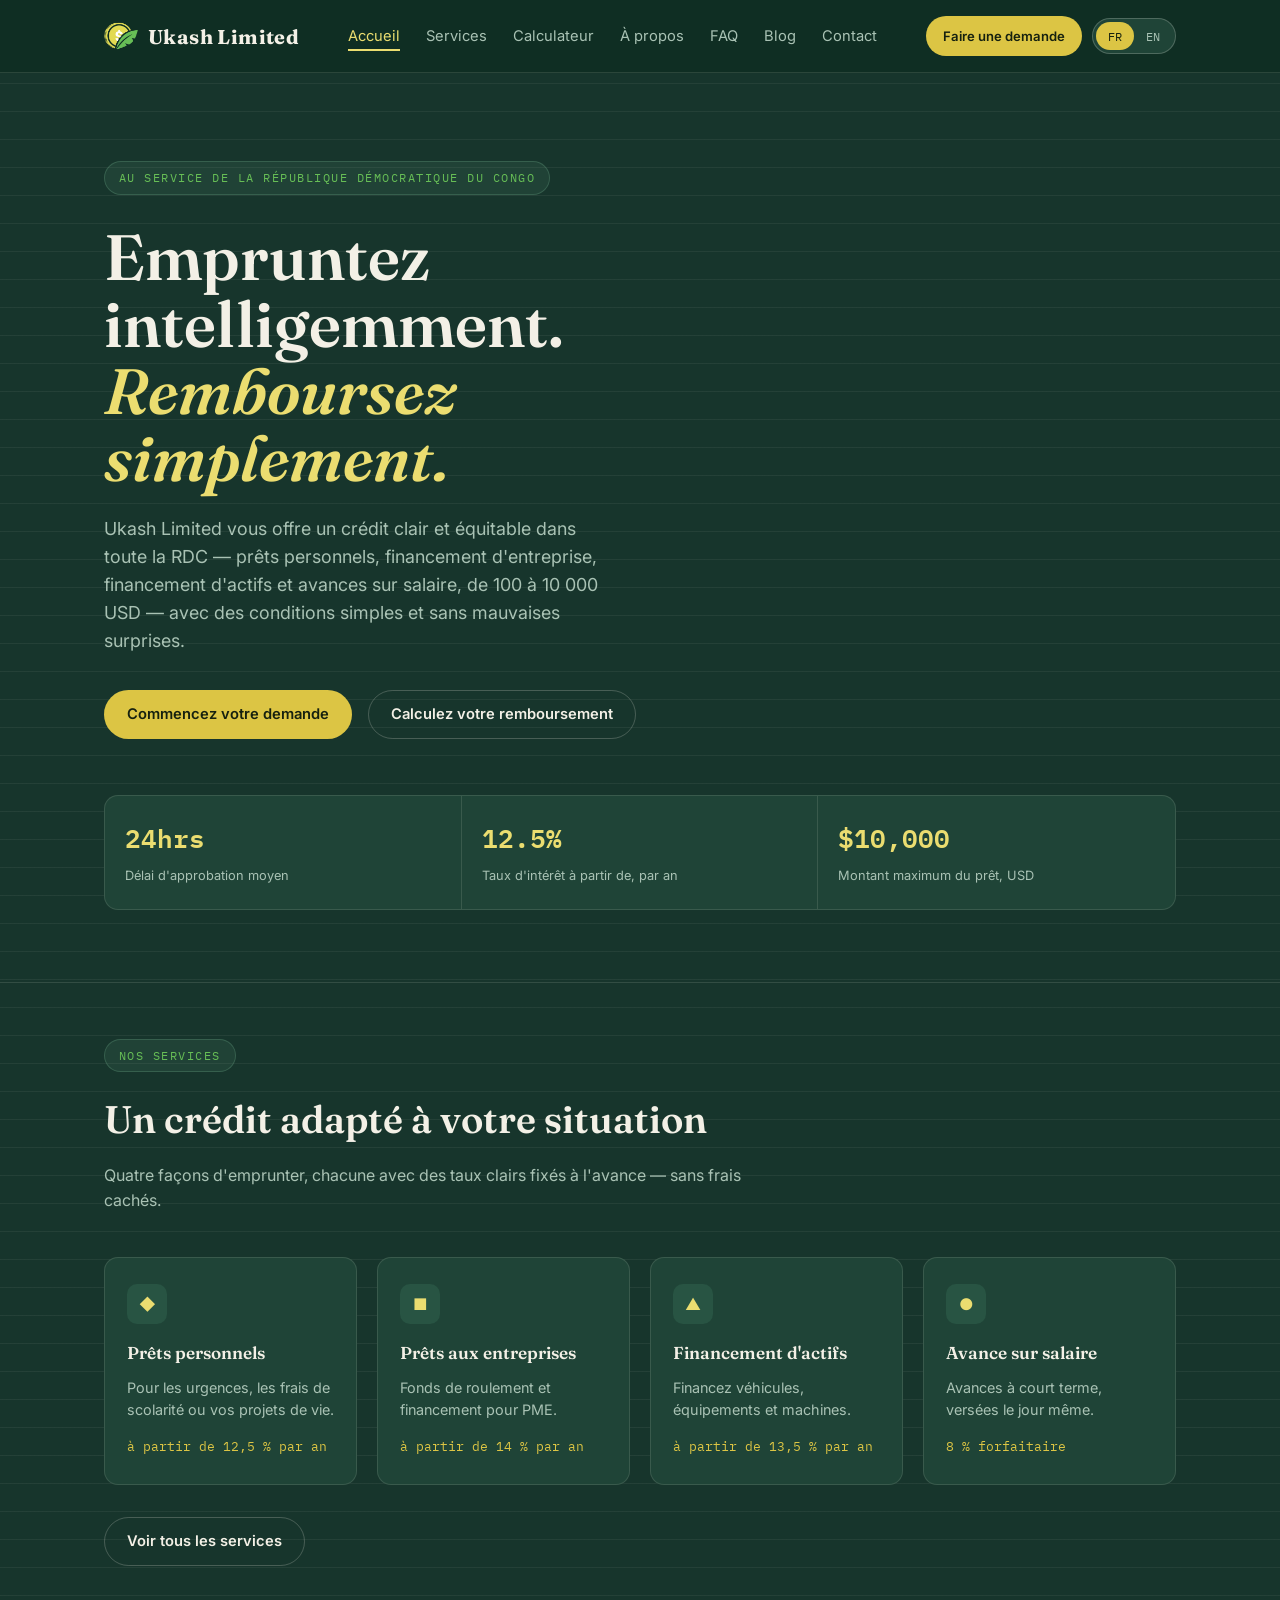
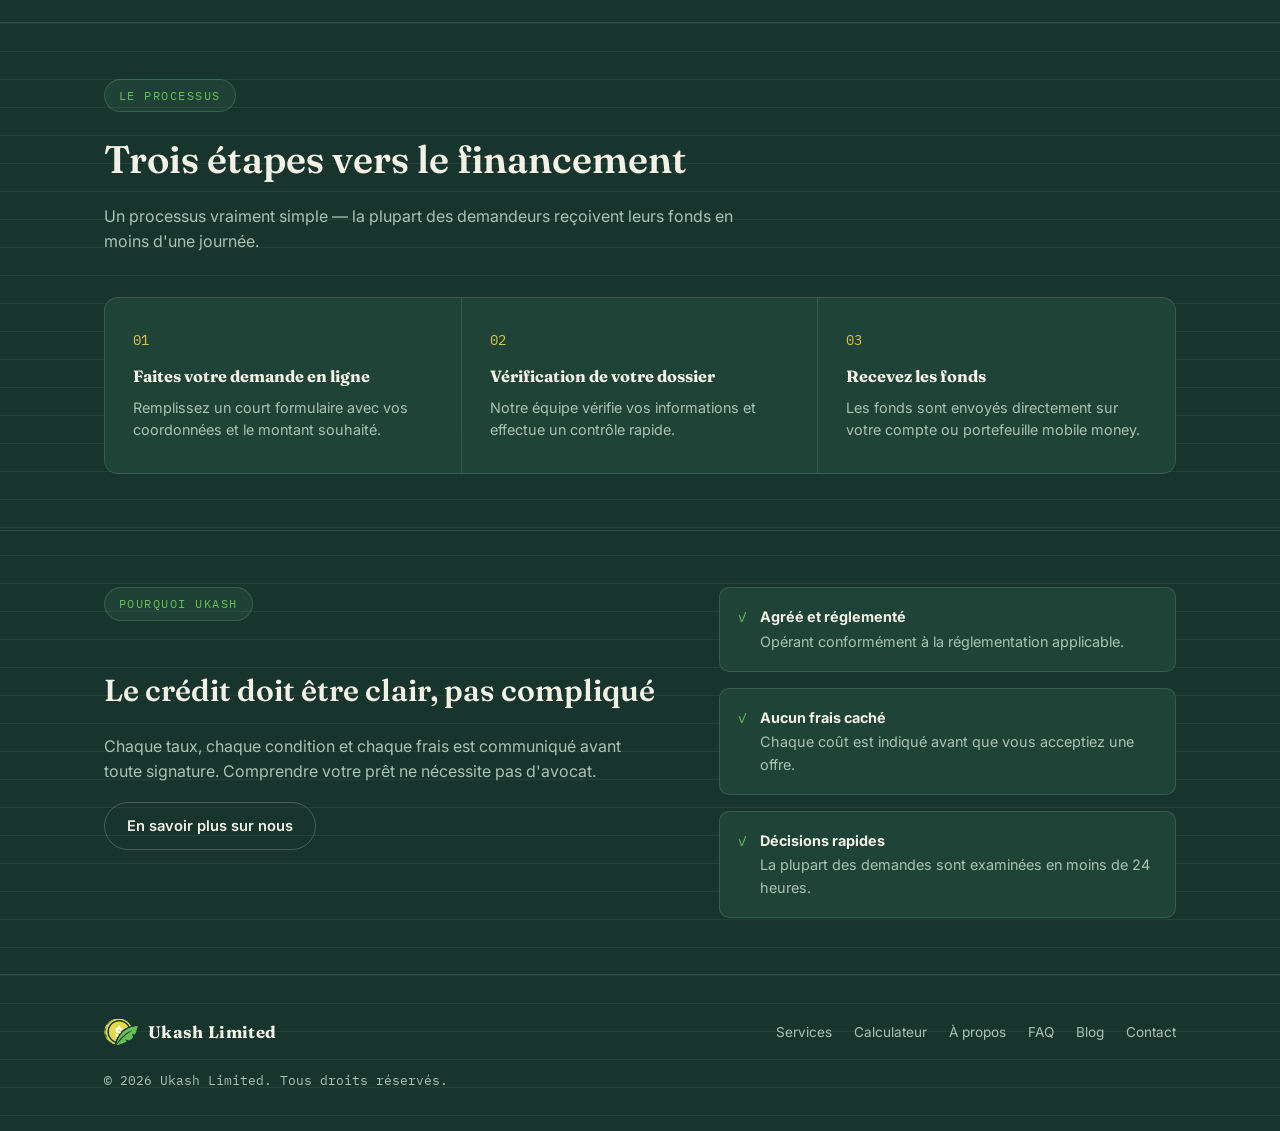
==== commit 9ebfef46: "add real logo and match brand colors" ====
--- a/index.html
+++ b/index.html
@@ -9,13 +9,16 @@
 <link rel="preconnect" href="https://fonts.gstatic.com" crossorigin>
 <link href="https://fonts.googleapis.com/css2?family=Fraunces:opsz,wght@9..144,400;9..144,500;9..144,600;9..144,700&family=Inter:wght@400;500;600;700&family=IBM+Plex+Mono:wght@400;500;600&display=swap" rel="stylesheet">
 <link rel="stylesheet" href="assets/style.css">
+<link rel="icon" type="image/png" sizes="32x32" href="assets/images/favicon-32.png">
+<link rel="icon" type="image/png" sizes="16x16" href="assets/images/favicon-16.png">
+<link rel="apple-touch-icon" href="assets/images/apple-touch-icon.png">
 </head>
 <body>
 
 <header>
   <div class="wrap">
     <nav>
-      <a href="index.html" class="logo"><span class="logo-mark">UK</span>Ukash Limited</a>
+      <a href="index.html" class="logo"><img class="logo-mark" src="assets/images/nav-logo.png" alt="Ukash Limited logo">Ukash Limited</a>
       <ul class="nav-links">
         <li><a href="index.html" class="active" data-en="Home" data-fr="Accueil">Home</a></li>
         <li><a href="services.html" data-en="Services" data-fr="Services">Services</a></li>
@@ -174,7 +177,7 @@
 <footer>
   <div class="wrap">
     <div class="footer-inner">
-      <a href="index.html" class="logo"><span class="logo-mark">UK</span>Ukash Limited</a>
+      <a href="index.html" class="logo"><img class="logo-mark" src="assets/images/nav-logo.png" alt="Ukash Limited logo">Ukash Limited</a>
       <ul class="footer-links">
         <li><a href="services.html" data-en="Services" data-fr="Services">Services</a></li>
         <li><a href="calculator.html" data-en="Calculator" data-fr="Calculateur">Calculator</a></li>
--- a/assets/style.css
+++ b/assets/style.css
@@ -1,13 +1,13 @@
 :root{
-  --bg: #0F2E23;
-  --bg-2: #0B241C;
-  --surface: #163C2C;
-  --surface-2: #1D4736;
+  --bg: #17352C;
+  --bg-2: #0F251E;
+  --surface: #1F4437;
+  --surface-2: #285443;
   --text: #F3F0E6;
   --muted: #A9C2B4;
-  --gold: #D4A537;
-  --gold-bright: #E8BE55;
-  --mint: #79B892;
+  --gold: #DCC544;
+  --gold-bright: #EBDD70;
+  --mint: #67BE56;
   --line: rgba(243,240,230,0.12);
   --line-strong: rgba(243,240,230,0.22);
   --radius: 14px;
@@ -68,14 +68,10 @@
   flex-shrink:0;
 }
 .logo-mark{
-  width: 32px; height: 32px;
-  border-radius: 8px;
-  background: linear-gradient(150deg, var(--gold), var(--gold-bright));
-  display:flex; align-items:center; justify-content:center;
-  color: var(--bg-2);
-  font-family:'IBM Plex Mono', monospace;
-  font-weight:600;
-  font-size: 0.8rem;
+  width: 34px; height: 34px;
+  display:block;
+  object-fit: contain;
+  flex-shrink: 0;
 }
 .nav-links{
   display:flex;
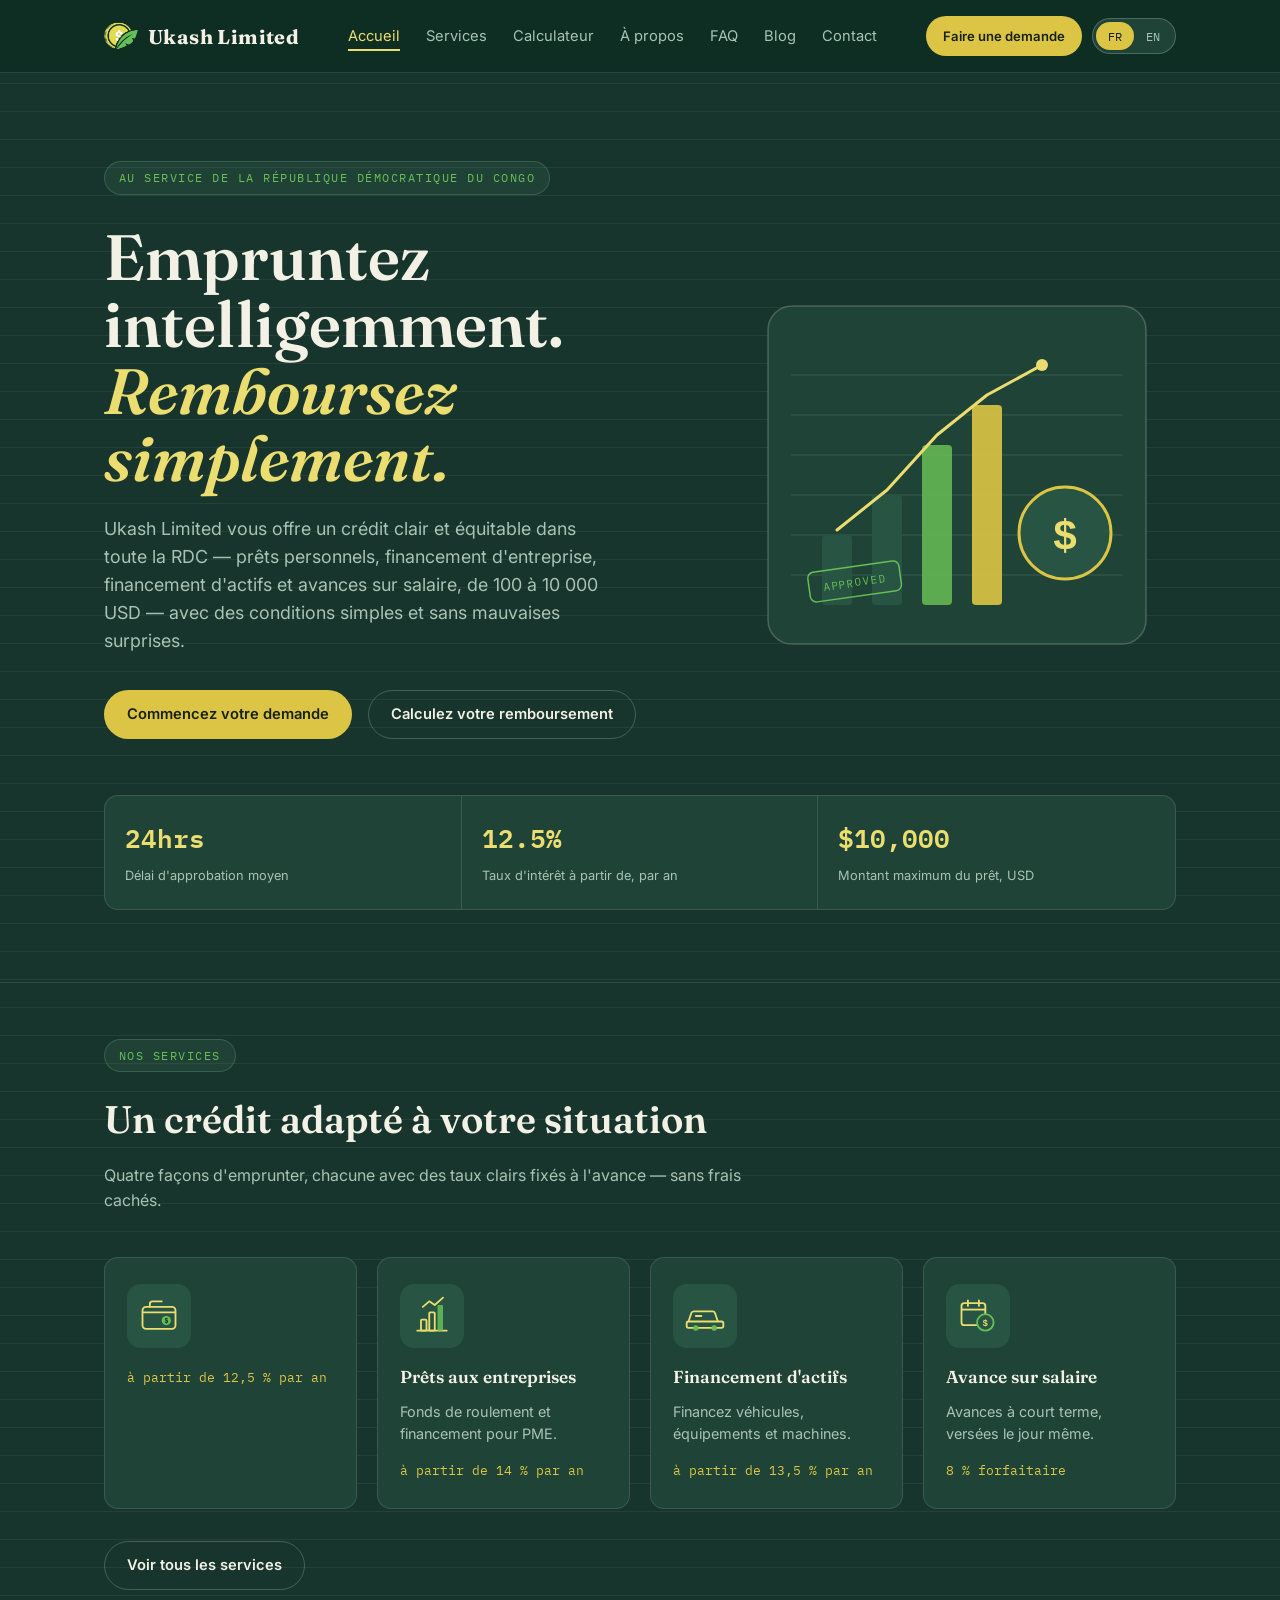
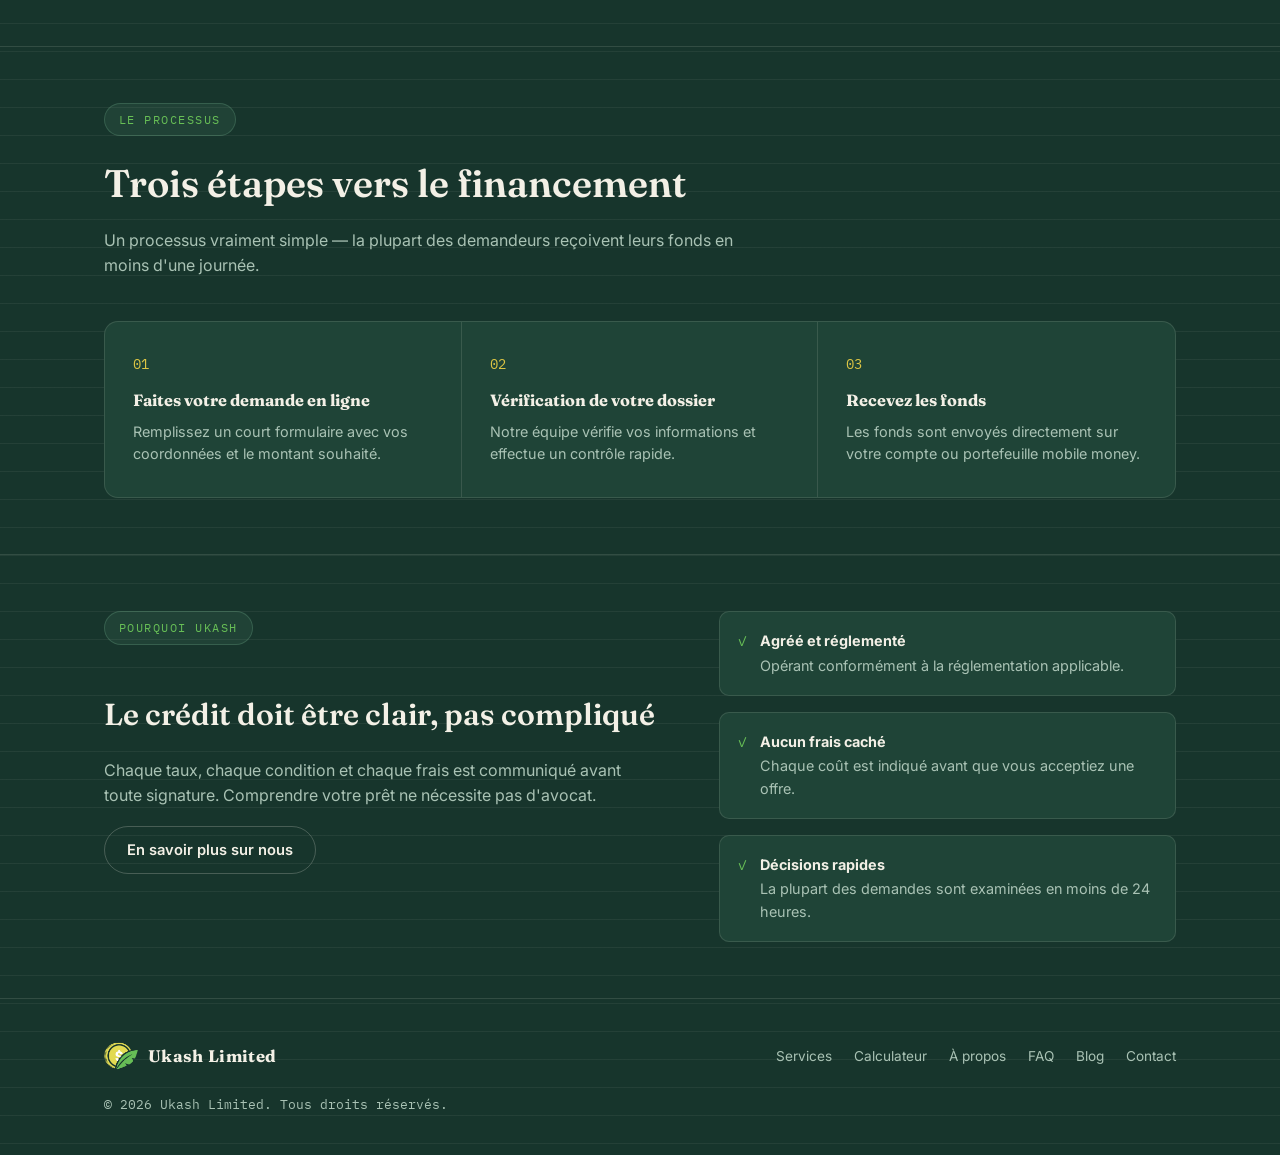
==== commit deacf191: "add illustrated icons and hero graphic" ====
--- a/index.html
+++ b/index.html
@@ -56,12 +56,41 @@
   <!-- HERO -->
   <section class="hero">
     <div class="wrap">
-      <span class="eyebrow" data-en="Serving the Democratic Republic of Congo" data-fr="Au service de la République démocratique du Congo">Serving the Democratic Republic of Congo</span>
-      <h1 data-en="Borrow smart.<br><em>Repay simple.</em>" data-fr="Empruntez intelligemment.<br><em>Remboursez simplement.</em>">Borrow smart.<br><em>Repay simple.</em></h1>
-      <p class="lead" data-en="Ukash Limited gets you clear, fair credit across the DRC — personal loans, business finance, asset finance and salary advances, from USD 100 to USD 10,000 — with straightforward terms and no fine-print surprises." data-fr="Ukash Limited vous offre un crédit clair et équitable dans toute la RDC — prêts personnels, financement d'entreprise, financement d'actifs et avances sur salaire, de 100 à 10 000 USD — avec des conditions simples et sans mauvaises surprises.">Ukash Limited gets you clear, fair credit across the DRC — personal loans, business finance, asset finance and salary advances, from USD 100 to USD 10,000 — with straightforward terms and no fine-print surprises.</p>
-      <div class="hero-actions">
-        <a href="apply.html" class="btn btn-primary" data-en="Start your application" data-fr="Commencez votre demande">Start your application</a>
-        <a href="calculator.html" class="btn btn-ghost" data-en="Calculate your repayment" data-fr="Calculez votre remboursement">Calculate your repayment</a>
+      <div class="hero-grid">
+        <div>
+          <span class="eyebrow" data-en="Serving the Democratic Republic of Congo" data-fr="Au service de la République démocratique du Congo">Serving the Democratic Republic of Congo</span>
+          <h1 data-en="Borrow smart.<br><em>Repay simple.</em>" data-fr="Empruntez intelligemment.<br><em>Remboursez simplement.</em>">Borrow smart.<br><em>Repay simple.</em></h1>
+          <p class="lead" data-en="Ukash Limited gets you clear, fair credit across the DRC — personal loans, business finance, asset finance and salary advances, from USD 100 to USD 10,000 — with straightforward terms and no fine-print surprises." data-fr="Ukash Limited vous offre un crédit clair et équitable dans toute la RDC — prêts personnels, financement d'entreprise, financement d'actifs et avances sur salaire, de 100 à 10 000 USD — avec des conditions simples et sans mauvaises surprises.">Ukash Limited gets you clear, fair credit across the DRC — personal loans, business finance, asset finance and salary advances, from USD 100 to USD 10,000 — with straightforward terms and no fine-print surprises.</p>
+          <div class="hero-actions">
+            <a href="apply.html" class="btn btn-primary" data-en="Start your application" data-fr="Commencez votre demande">Start your application</a>
+            <a href="calculator.html" class="btn btn-ghost" data-en="Calculate your repayment" data-fr="Calculez votre remboursement">Calculate your repayment</a>
+          </div>
+        </div>
+        <div class="hero-illustration" aria-hidden="true">
+          <svg viewBox="0 0 380 340" xmlns="http://www.w3.org/2000/svg">
+            <rect x="1" y="1" width="378" height="338" rx="24" fill="var(--surface)" stroke="var(--line-strong)" stroke-width="1.5"/>
+            <g stroke="var(--line)" stroke-width="1">
+              <line x1="24" y1="70" x2="356" y2="70"/>
+              <line x1="24" y1="110" x2="356" y2="110"/>
+              <line x1="24" y1="150" x2="356" y2="150"/>
+              <line x1="24" y1="190" x2="356" y2="190"/>
+              <line x1="24" y1="230" x2="356" y2="230"/>
+              <line x1="24" y1="270" x2="356" y2="270"/>
+            </g>
+            <rect x="55" y="230" width="30" height="70" rx="4" fill="var(--surface-2)"/>
+            <rect x="105" y="190" width="30" height="110" rx="4" fill="var(--surface-2)"/>
+            <rect x="155" y="140" width="30" height="160" rx="4" fill="var(--mint)" opacity="0.85"/>
+            <rect x="205" y="100" width="30" height="200" rx="4" fill="var(--gold)" opacity="0.9"/>
+            <polyline points="70,225 120,185 170,130 220,90 275,60" fill="none" stroke="var(--gold-bright)" stroke-width="3" stroke-linecap="round" stroke-linejoin="round"/>
+            <circle cx="275" cy="60" r="6" fill="var(--gold-bright)"/>
+            <circle cx="298" cy="228" r="46" fill="var(--surface-2)" stroke="var(--gold)" stroke-width="3"/>
+            <text x="298" y="244" text-anchor="middle" font-size="42" font-family="IBM Plex Mono, monospace" fill="var(--gold-bright)" font-weight="700">$</text>
+            <g transform="translate(40,268) rotate(-8)">
+              <rect x="0" y="0" width="92" height="30" rx="6" fill="none" stroke="var(--mint)" stroke-width="1.5"/>
+              <text x="46" y="20" text-anchor="middle" font-size="11" font-family="IBM Plex Mono, monospace" fill="var(--mint)" letter-spacing="1">APPROVED</text>
+            </g>
+          </svg>
+        </div>
       </div>
       <div class="stat-bar">
         <div class="stat">
@@ -92,25 +121,23 @@
       </div>
       <div class="service-grid">
         <div class="service-card">
-          <div class="icon">◆</div>
-          <h3 data-en="Personal Loans" data-fr="Prêts personnels">Personal Loans</h3>
-          <p data-en="For emergencies, school fees, or life's plans." data-fr="Pour les urgences, les frais de scolarité ou vos projets de vie.">For emergencies, school fees, or life's plans.</p>
+          <div class="icon"><svg viewBox="0 0 48 48" fill="none" xmlns="http://www.w3.org/2000/svg"><rect x="6" y="14" width="36" height="24" rx="4" stroke="currentColor" stroke-width="2"/><path d="M6 20h36" stroke="currentColor" stroke-width="2"/><path d="M14 14V11a3 3 0 0 1 3-3h10" stroke="currentColor" stroke-width="2" stroke-linecap="round"/><circle cx="32" cy="29" r="5" fill="var(--mint)"/><text x="32" y="32" text-anchor="middle" font-size="7" font-family="IBM Plex Mono, monospace" fill="var(--bg-2)" font-weight="700">$</text></svg></div>
           <span class="rate" data-en="from 12.5% p.a." data-fr="à partir de 12,5 % par an">from 12.5% p.a.</span>
         </div>
         <div class="service-card">
-          <div class="icon">■</div>
+          <div class="icon"><svg viewBox="0 0 48 48" fill="none" xmlns="http://www.w3.org/2000/svg"><path d="M8 40h32" stroke="currentColor" stroke-width="2" stroke-linecap="round"/><rect x="12" y="28" width="6" height="12" rx="1" stroke="currentColor" stroke-width="2"/><rect x="21" y="20" width="6" height="20" rx="1" stroke="currentColor" stroke-width="2"/><rect x="30" y="12" width="6" height="28" rx="1" fill="var(--mint)" opacity="0.85"/><path d="M14 14l7-6 6 4 9-8" stroke="var(--gold-bright)" stroke-width="2" stroke-linecap="round" stroke-linejoin="round"/></svg></div>
           <h3 data-en="Business Loans" data-fr="Prêts aux entreprises">Business Loans</h3>
           <p data-en="Working capital and growth funding for SMEs." data-fr="Fonds de roulement et financement pour PME.">Working capital and growth funding for SMEs.</p>
           <span class="rate" data-en="from 14% p.a." data-fr="à partir de 14 % par an">from 14% p.a.</span>
         </div>
         <div class="service-card">
-          <div class="icon">▲</div>
+          <div class="icon"><svg viewBox="0 0 48 48" fill="none" xmlns="http://www.w3.org/2000/svg"><path d="M6 30l3-9a3 3 0 0 1 2.8-2h20.4a3 3 0 0 1 2.8 2l3 9" stroke="currentColor" stroke-width="2" stroke-linejoin="round"/><rect x="4" y="30" width="40" height="7" rx="2" stroke="currentColor" stroke-width="2"/><circle cx="14" cy="37" r="3" fill="var(--mint)"/><circle cx="34" cy="37" r="3" fill="var(--mint)"/><path d="M14 24h6" stroke="currentColor" stroke-width="2" stroke-linecap="round"/></svg></div>
           <h3 data-en="Asset Finance" data-fr="Financement d'actifs">Asset Finance</h3>
           <p data-en="Finance vehicles, equipment, and machinery." data-fr="Financez véhicules, équipements et machines.">Finance vehicles, equipment, and machinery.</p>
           <span class="rate" data-en="from 13.5% p.a." data-fr="à partir de 13,5 % par an">from 13.5% p.a.</span>
         </div>
         <div class="service-card">
-          <div class="icon">●</div>
+          <div class="icon"><svg viewBox="0 0 48 48" fill="none" xmlns="http://www.w3.org/2000/svg"><rect x="6" y="10" width="26" height="24" rx="3" stroke="currentColor" stroke-width="2"/><path d="M6 17h26" stroke="currentColor" stroke-width="2"/><path d="M13 7v6M25 7v6" stroke="currentColor" stroke-width="2" stroke-linecap="round"/><circle cx="32" cy="31" r="9" fill="var(--surface-2)" stroke="var(--mint)" stroke-width="2"/><text x="32" y="35" text-anchor="middle" font-size="10" font-family="IBM Plex Mono, monospace" fill="var(--gold-bright)" font-weight="700">$</text></svg></div>
           <h3 data-en="Salary Advance" data-fr="Avance sur salaire">Salary Advance</h3>
           <p data-en="Short-term advances, disbursed same day." data-fr="Avances à court terme, versées le jour même.">Short-term advances, disbursed same day.</p>
           <span class="rate" data-en="from 8% flat" data-fr="8 % forfaitaire">from 8% flat</span>
--- a/assets/style.css
+++ b/assets/style.css
@@ -218,7 +218,18 @@
   .stat:last-child{ border-bottom:none; }
 }
 
-/* ---------- SECTION shell ---------- */
+.hero-grid{
+  display:grid;
+  grid-template-columns: 1.15fr 0.85fr;
+  gap: 40px;
+  align-items:center;
+}
+@media (max-width: 900px){
+  .hero-grid{ grid-template-columns: 1fr; }
+  .hero-illustration{ order: -1; max-width: 280px; margin: 0 auto 8px; }
+}
+.hero-illustration{ width:100%; max-width: 380px; justify-self:center; }
+.hero-illustration svg{ width:100%; height:auto; }
 section{ padding: 80px 0; }
 section.tight{ padding: 56px 0; }
 .section-head{ max-width: 640px; margin: 0 0 44px; }
@@ -237,9 +248,14 @@
 }
 .service-card:hover{ border-color: var(--mint); transform: translateY(-3px); }
 .service-card .icon{
-  width: 40px; height:40px; border-radius: 10px; background: var(--surface-2);
-  display:flex; align-items:center; justify-content:center; margin-bottom: 16px; color: var(--gold-bright);
-}
+  width: 64px; height:64px;
+  border-radius: 14px;
+  background: var(--surface-2);
+  display:flex; align-items:center; justify-content:center;
+  margin-bottom: 16px; color: var(--gold-bright);
+  padding: 10px;
+}
+.service-card .icon svg{ width:100%; height:100%; }
 .service-card h3{ font-size: 1.08rem; margin: 0 0 10px; font-weight: 600; }
 .service-card p{ color: var(--muted); font-size: 0.9rem; margin: 0 0 12px; }
 .service-card .rate{ font-family:'IBM Plex Mono', monospace; font-size: 0.8rem; color: var(--gold); }
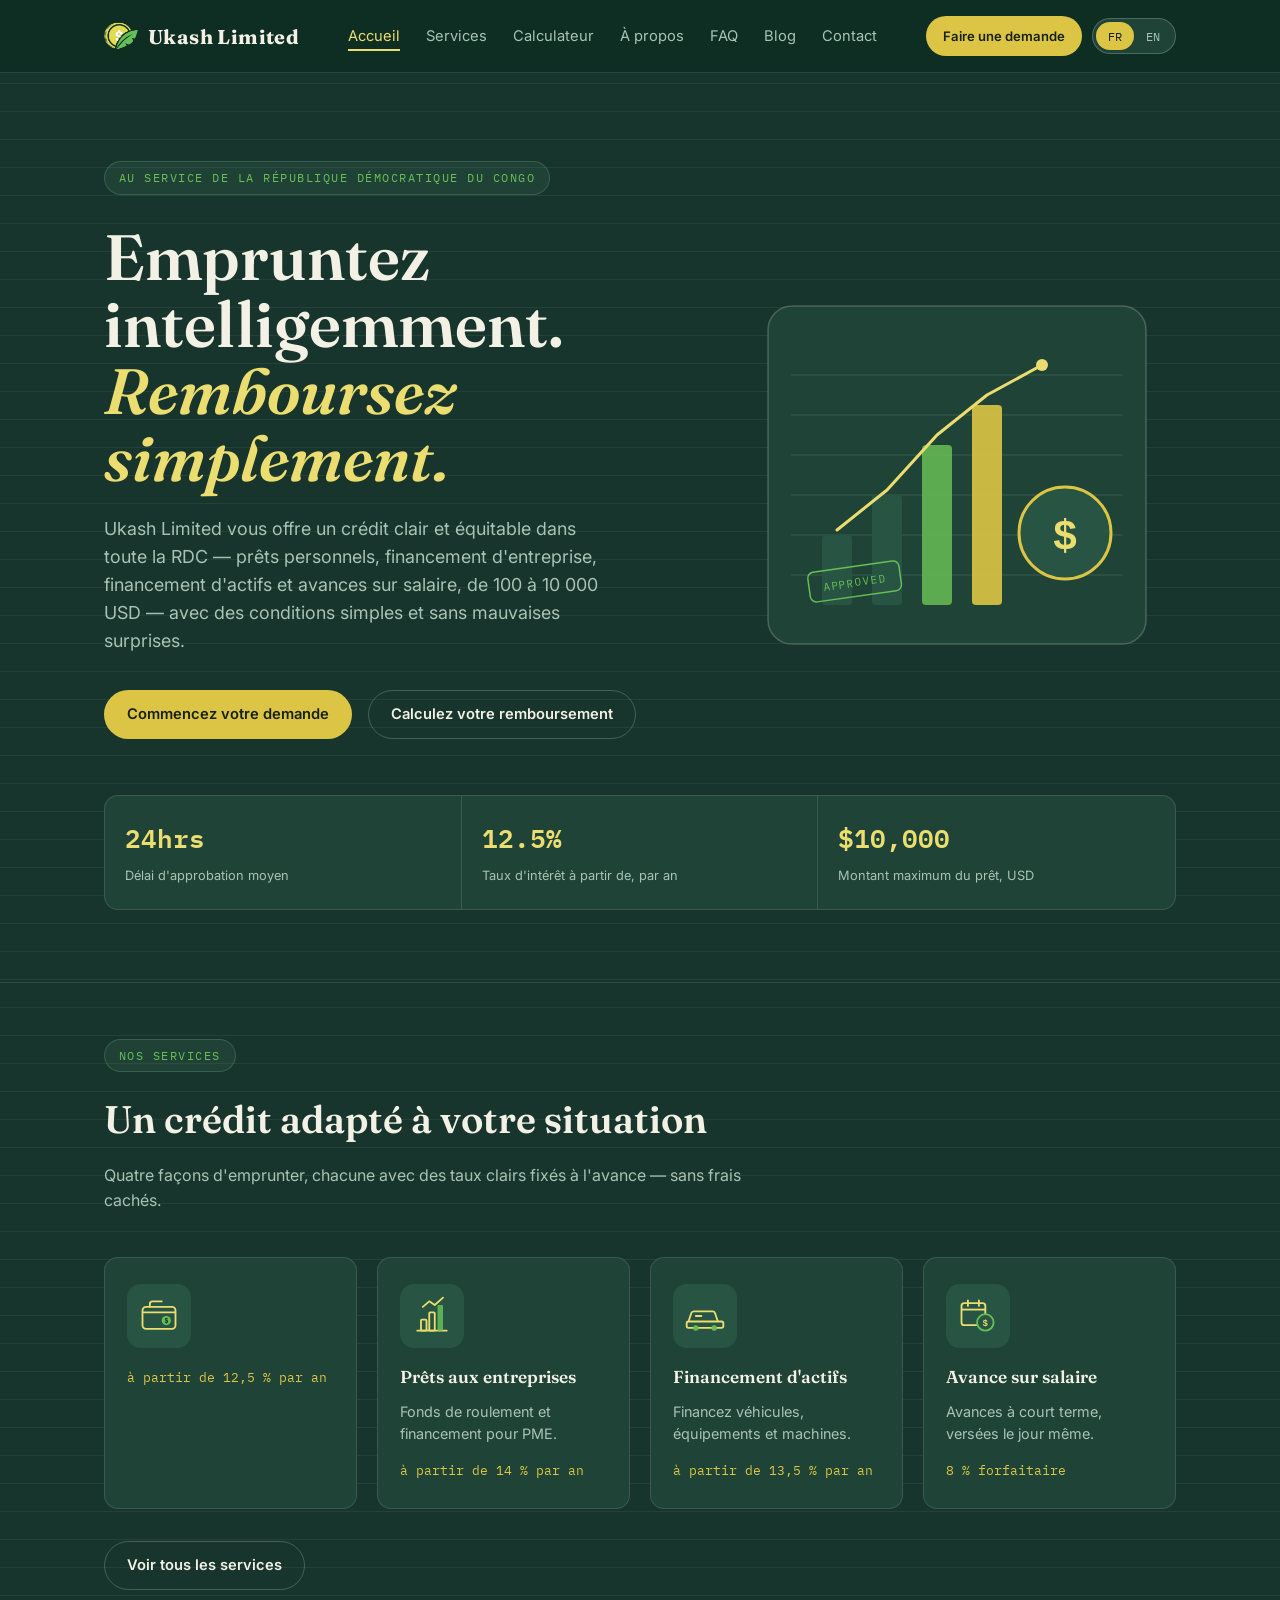
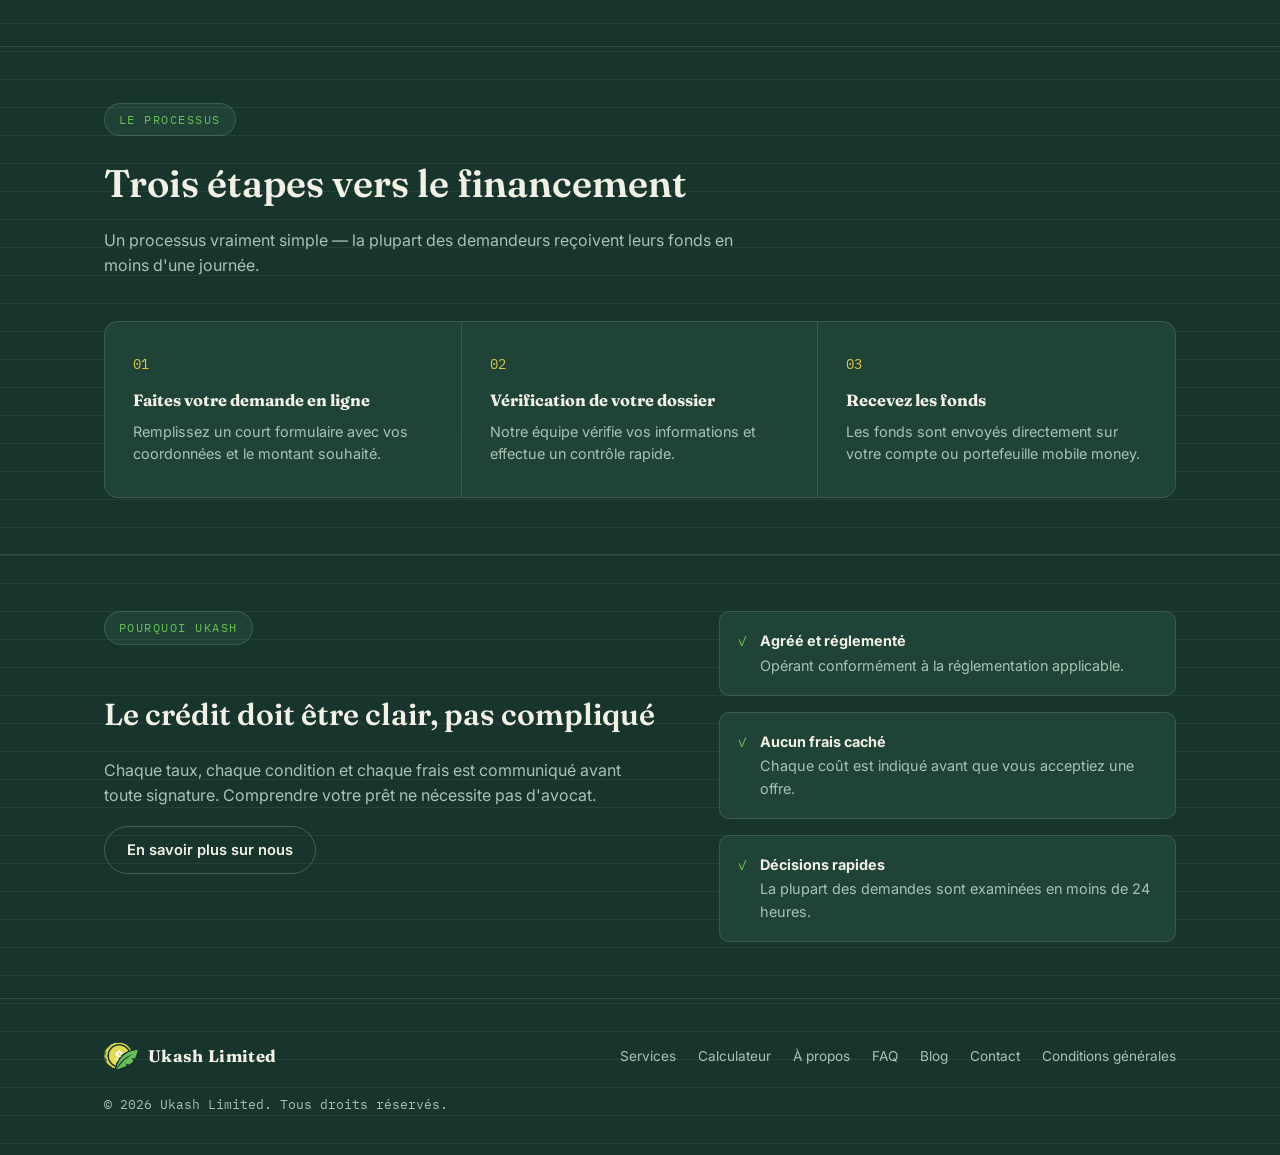
==== commit fc800ae8: "add Terms and Conditions page with referral program" ====
--- a/index.html
+++ b/index.html
@@ -212,6 +212,7 @@
         <li><a href="faq.html" data-en="FAQ" data-fr="FAQ">FAQ</a></li>
         <li><a href="blog.html" data-en="Blog" data-fr="Blog">Blog</a></li>
         <li><a href="contact.html" data-en="Contact" data-fr="Contact">Contact</a></li>
+        <li><a href="terms.html" data-en="Terms &amp; Conditions" data-fr="Conditions générales">Terms &amp; Conditions</a></li>
       </ul>
     </div>
     <div class="copyright" data-en="© 2026 Ukash Limited. All rights reserved." data-fr="© 2026 Ukash Limited. Tous droits réservés.">© 2026 Ukash Limited. All rights reserved.</div>
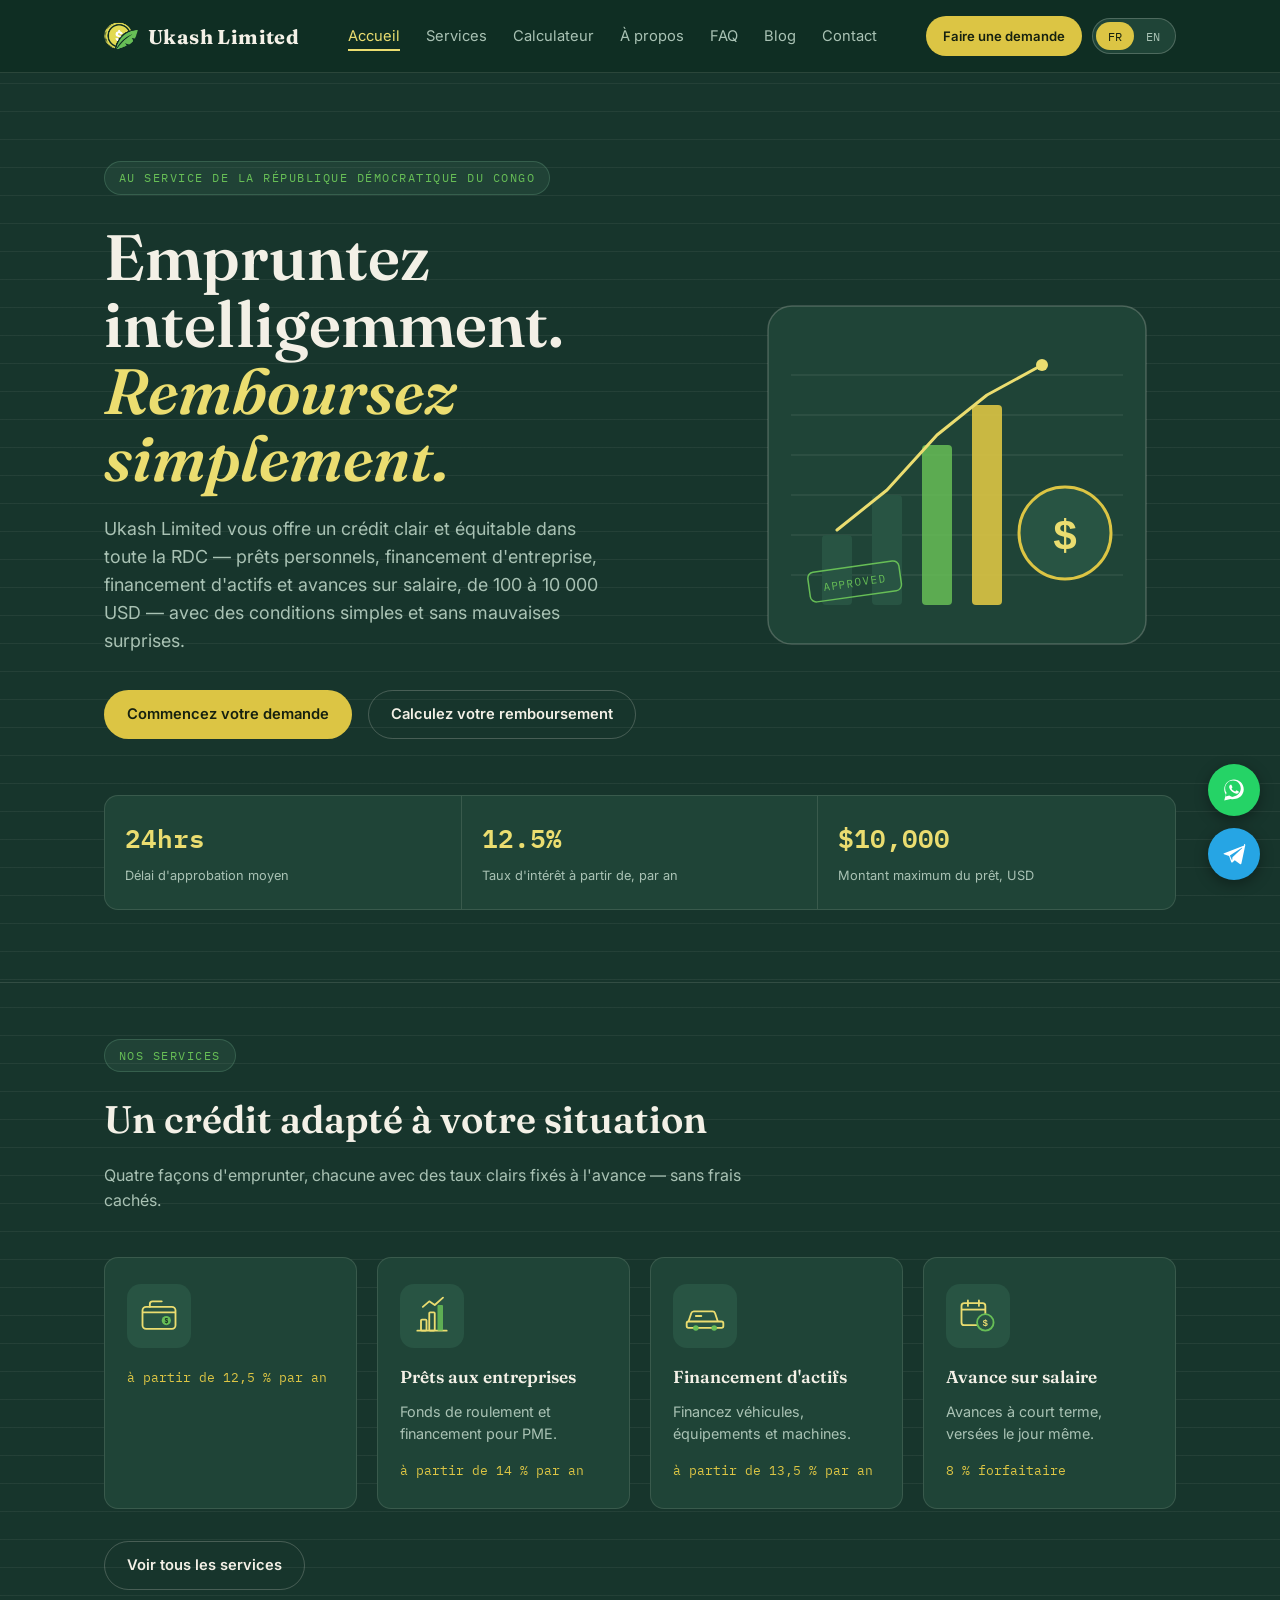
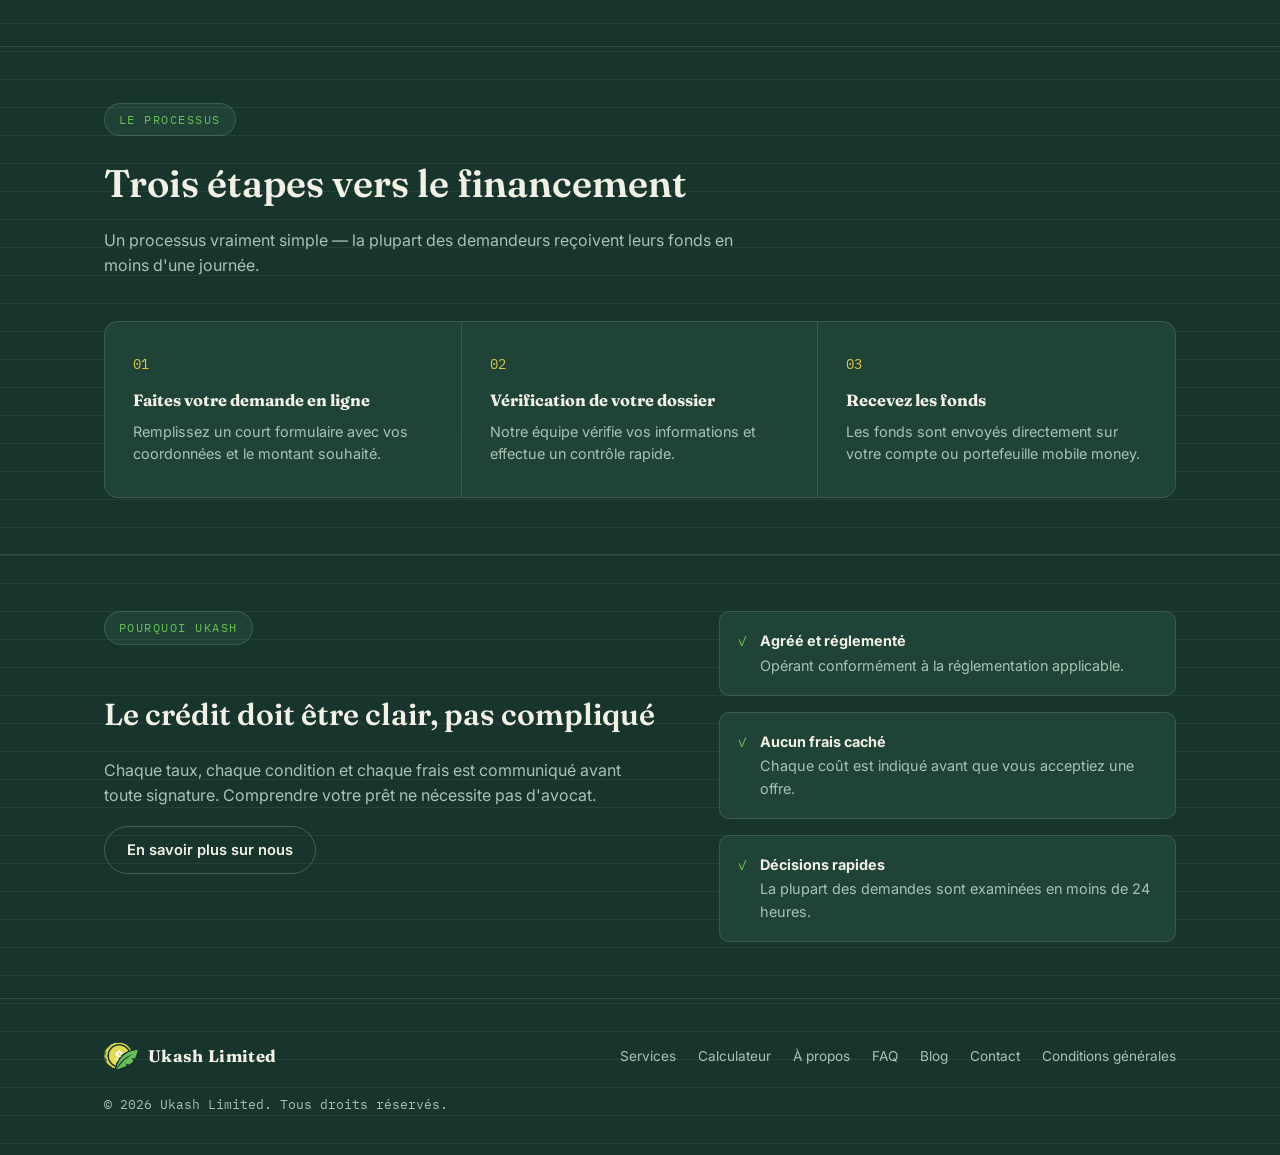
==== commit 651782bc: "add WhatsApp and Telegram chat buttons" ====
--- a/index.html
+++ b/index.html
@@ -218,6 +218,14 @@
     <div class="copyright" data-en="© 2026 Ukash Limited. All rights reserved." data-fr="© 2026 Ukash Limited. Tous droits réservés.">© 2026 Ukash Limited. All rights reserved.</div>
   </div>
 </footer>
+<div class="floating-chat">
+  <a class="whatsapp-btn" href="https://wa.me/254784356049" target="_blank" rel="noopener" aria-label="Chat on WhatsApp">
+    <svg viewBox="0 0 32 32" fill="white" xmlns="http://www.w3.org/2000/svg"><path d="M16.004 3C9.376 3 4 8.376 4 15.004c0 2.386.7 4.61 1.902 6.48L4 29l7.71-1.87A11.94 11.94 0 0 0 16.004 27C22.63 27 28 21.628 28 15.004 28 8.376 22.63 3 16.004 3Zm0 21.6c-1.96 0-3.79-.55-5.35-1.5l-.383-.23-4.58 1.11 1.13-4.47-.25-.4a9.55 9.55 0 0 1-1.47-5.1c0-5.3 4.32-9.6 9.63-9.6 5.3 0 9.6 4.3 9.6 9.6 0 5.31-4.3 9.6-9.6 9.6Zm5.27-7.19c-.29-.15-1.71-.85-1.98-.94-.27-.1-.46-.15-.66.14-.19.29-.76.94-.93 1.14-.17.19-.34.22-.63.07-.29-.15-1.22-.45-2.33-1.44-.86-.77-1.44-1.72-1.6-2.01-.17-.29-.02-.44.13-.59.13-.13.29-.34.44-.51.15-.17.19-.29.29-.48.1-.19.05-.36-.02-.51-.07-.15-.66-1.59-.9-2.18-.24-.57-.48-.49-.66-.5h-.56c-.19 0-.51.07-.78.36-.27.29-1.02 1-1.02 2.44s1.05 2.83 1.2 3.02c.15.19 2.06 3.15 5 4.42.7.3 1.24.48 1.67.61.7.22 1.34.19 1.84.12.56-.08 1.71-.7 1.95-1.37.24-.68.24-1.26.17-1.37-.07-.11-.26-.18-.55-.33Z"/></svg>
+  </a>
+  <a class="telegram-btn" href="https://t.me/+254746196742" target="_blank" rel="noopener" aria-label="Chat on Telegram">
+    <svg viewBox="0 0 32 32" fill="white" xmlns="http://www.w3.org/2000/svg"><path d="M28.5 5.5 3.9 15.1c-1.05.42-1.04 1-.19 1.26l6.28 1.96 2.42 7.36c.28.7.5.98.96.98.46 0 .67-.2.93-.46l2.63-2.55 6.3 4.66c.99.55 1.7.27 1.95-.92l4.63-21.8c.36-1.53-.55-2.13-1.31-1.9ZM10.9 17.7l14.3-9.02c.68-.42 1.3-.19.79.27L14.1 19.9l-.4 4.24-2.8-6.44Z"/></svg>
+  </a>
+</div>
 <script src="assets/main.js"></script>
 </body>
 </html>
--- a/assets/style.css
+++ b/assets/style.css
@@ -388,3 +388,32 @@
 .footer-links a{ text-decoration:none; }
 .footer-links a:hover{ color: var(--text); }
 .copyright{ font-size: 0.8rem; color: var(--muted); margin-top: 22px; font-family: 'IBM Plex Mono', monospace; }
+
+/* ---------- FLOATING CHAT BUTTONS ---------- */
+.floating-chat{
+  position: fixed;
+  right: 20px;
+  bottom: 20px;
+  z-index: 60;
+  display:flex;
+  flex-direction:column;
+  gap: 12px;
+}
+.floating-chat a{
+  width: 52px; height: 52px;
+  border-radius: 50%;
+  display:flex; align-items:center; justify-content:center;
+  box-shadow: 0 4px 14px rgba(0,0,0,0.35);
+  transition: transform 0.15s ease;
+  text-decoration:none;
+}
+.floating-chat a:hover{ transform: translateY(-2px) scale(1.05); }
+.floating-chat a:focus-visible{ outline: 2px solid var(--gold-bright); outline-offset: 3px; }
+.floating-chat svg{ width: 26px; height: 26px; }
+.floating-chat .whatsapp-btn{ background: #25D366; }
+.floating-chat .telegram-btn{ background: #26A5E4; }
+@media (max-width: 560px){
+  .floating-chat{ right: 14px; bottom: 14px; gap: 10px; }
+  .floating-chat a{ width: 46px; height: 46px; }
+  .floating-chat svg{ width: 22px; height: 22px; }
+}
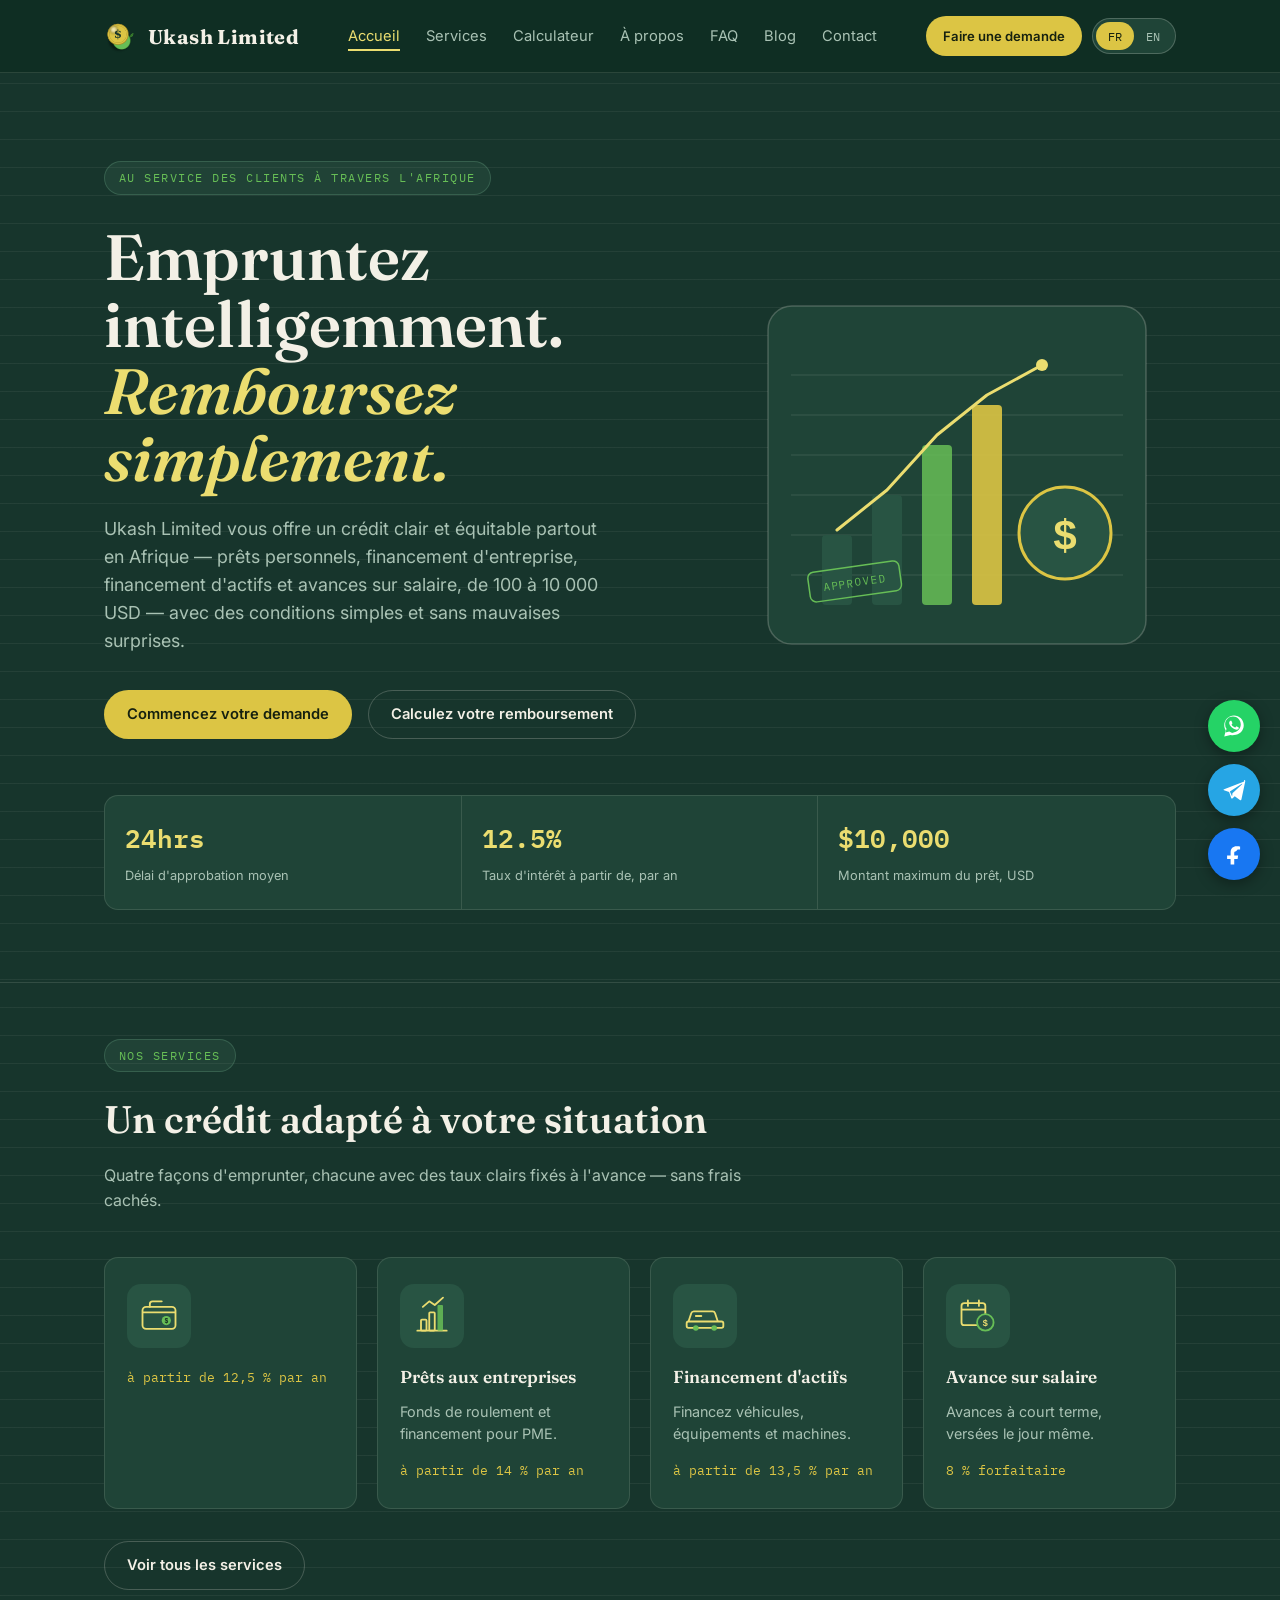
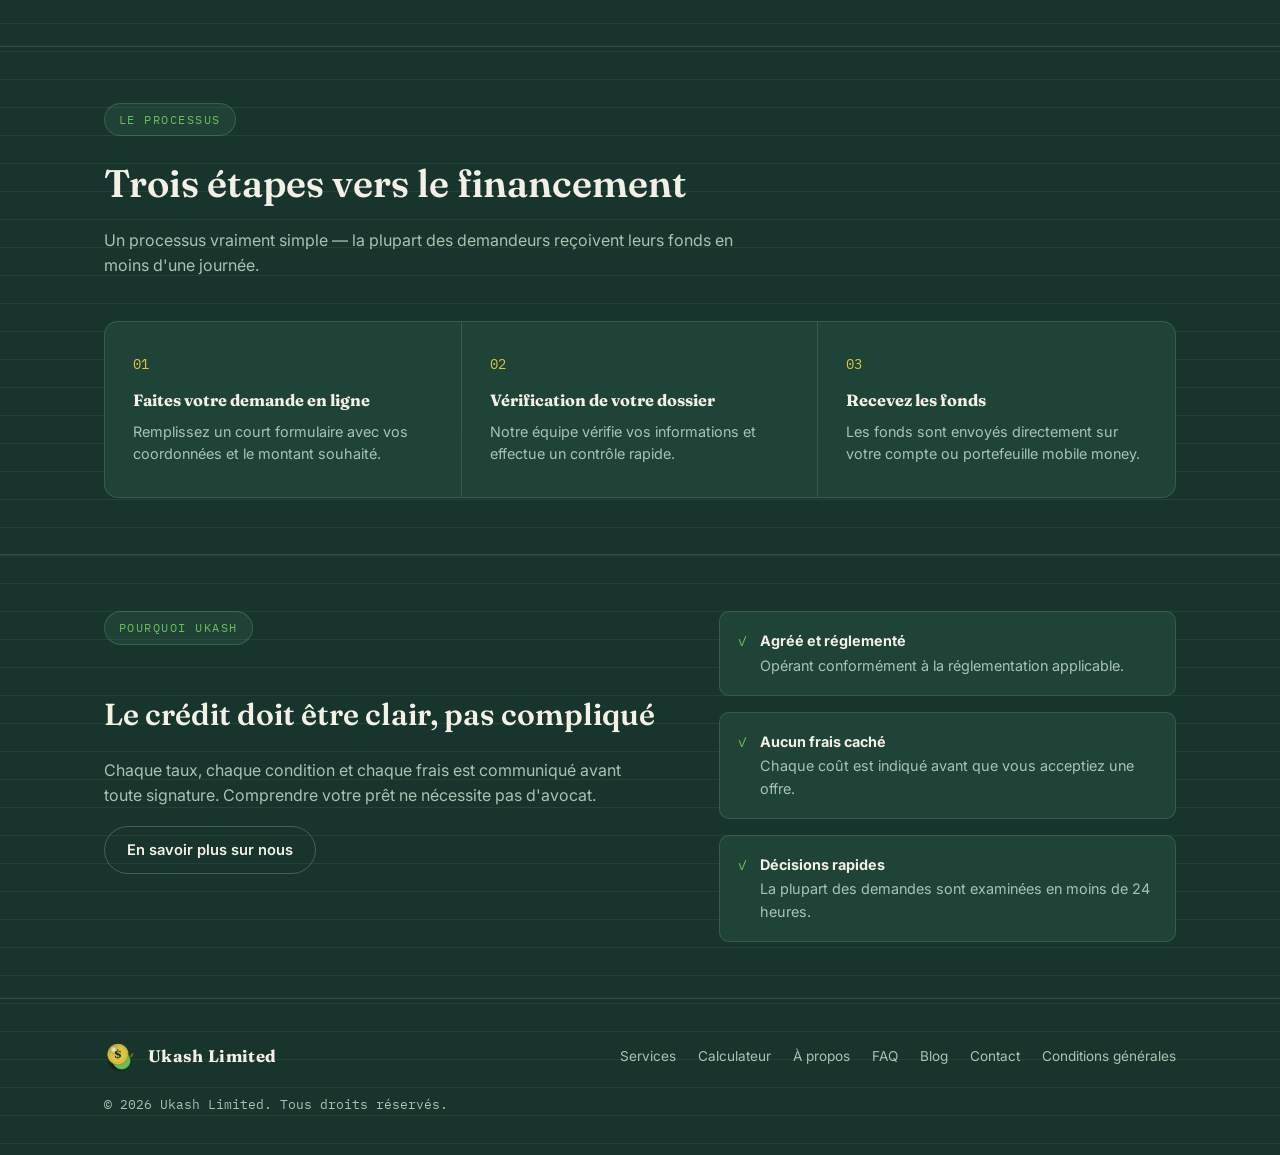
==== commit 4be0da0a: "expand to Africa-wide, add Facebook button, update governing law clause" ====
--- a/index.html
+++ b/index.html
@@ -4,7 +4,7 @@
 <meta charset="UTF-8">
 <meta name="viewport" content="width=device-width, initial-scale=1.0">
 <title>Ukash Limited — Credit that keeps pace with you</title>
-<meta name="description" content="Ukash Limited offers personal loans, business loans, asset finance and salary advances across the DRC with fast approval and clear rates.">
+<meta name="description" content="Ukash Limited offers personal loans, business loans, asset finance and salary advances across Africa with fast approval and clear rates.">
 <link rel="preconnect" href="https://fonts.googleapis.com">
 <link rel="preconnect" href="https://fonts.gstatic.com" crossorigin>
 <link href="https://fonts.googleapis.com/css2?family=Fraunces:opsz,wght@9..144,400;9..144,500;9..144,600;9..144,700&family=Inter:wght@400;500;600;700&family=IBM+Plex+Mono:wght@400;500;600&display=swap" rel="stylesheet">
@@ -58,9 +58,9 @@
     <div class="wrap">
       <div class="hero-grid">
         <div>
-          <span class="eyebrow" data-en="Serving the Democratic Republic of Congo" data-fr="Au service de la République démocratique du Congo">Serving the Democratic Republic of Congo</span>
+          <span class="eyebrow" data-en="Serving customers across Africa" data-fr="Au service des clients à travers l'Afrique">Serving customers across Africa</span>
           <h1 data-en="Borrow smart.<br><em>Repay simple.</em>" data-fr="Empruntez intelligemment.<br><em>Remboursez simplement.</em>">Borrow smart.<br><em>Repay simple.</em></h1>
-          <p class="lead" data-en="Ukash Limited gets you clear, fair credit across the DRC — personal loans, business finance, asset finance and salary advances, from USD 100 to USD 10,000 — with straightforward terms and no fine-print surprises." data-fr="Ukash Limited vous offre un crédit clair et équitable dans toute la RDC — prêts personnels, financement d'entreprise, financement d'actifs et avances sur salaire, de 100 à 10 000 USD — avec des conditions simples et sans mauvaises surprises.">Ukash Limited gets you clear, fair credit across the DRC — personal loans, business finance, asset finance and salary advances, from USD 100 to USD 10,000 — with straightforward terms and no fine-print surprises.</p>
+          <p class="lead" data-en="Ukash Limited gets you clear, fair credit across Africa — personal loans, business finance, asset finance and salary advances, from USD 100 to USD 10,000 — with straightforward terms and no fine-print surprises." data-fr="Ukash Limited vous offre un crédit clair et équitable partout en Afrique — prêts personnels, financement d'entreprise, financement d'actifs et avances sur salaire, de 100 à 10 000 USD — avec des conditions simples et sans mauvaises surprises.">Ukash Limited gets you clear, fair credit across Africa — personal loans, business finance, asset finance and salary advances, from USD 100 to USD 10,000 — with straightforward terms and no fine-print surprises.</p>
           <div class="hero-actions">
             <a href="apply.html" class="btn btn-primary" data-en="Start your application" data-fr="Commencez votre demande">Start your application</a>
             <a href="calculator.html" class="btn btn-ghost" data-en="Calculate your repayment" data-fr="Calculez votre remboursement">Calculate your repayment</a>
@@ -225,6 +225,9 @@
   <a class="telegram-btn" href="https://t.me/+254746196742" target="_blank" rel="noopener" aria-label="Chat on Telegram">
     <svg viewBox="0 0 32 32" fill="white" xmlns="http://www.w3.org/2000/svg"><path d="M28.5 5.5 3.9 15.1c-1.05.42-1.04 1-.19 1.26l6.28 1.96 2.42 7.36c.28.7.5.98.96.98.46 0 .67-.2.93-.46l2.63-2.55 6.3 4.66c.99.55 1.7.27 1.95-.92l4.63-21.8c.36-1.53-.55-2.13-1.31-1.9ZM10.9 17.7l14.3-9.02c.68-.42 1.3-.19.79.27L14.1 19.9l-.4 4.24-2.8-6.44Z"/></svg>
   </a>
+  <a class="facebook-btn" href="https://www.facebook.com/ukashlimited" target="_blank" rel="noopener" aria-label="Visit our Facebook page">
+    <svg viewBox="0 0 32 32" fill="white" xmlns="http://www.w3.org/2000/svg"><path d="M20.5 10.5h3V6.7c-.52-.07-2.3-.22-4.37-.22-4.33 0-7.3 2.72-7.3 7.72v3.7H7.5v4.3h4.33V29h4.46v-6.8h4.15l.66-4.3h-4.81v-3.24c0-1.24.34-2.16 2.21-2.16Z"/></svg>
+  </a>
 </div>
 <script src="assets/main.js"></script>
 </body>
--- a/assets/style.css
+++ b/assets/style.css
@@ -412,6 +412,7 @@
 .floating-chat svg{ width: 26px; height: 26px; }
 .floating-chat .whatsapp-btn{ background: #25D366; }
 .floating-chat .telegram-btn{ background: #26A5E4; }
+.floating-chat .facebook-btn{ background: #1877F2; }
 @media (max-width: 560px){
   .floating-chat{ right: 14px; bottom: 14px; gap: 10px; }
   .floating-chat a{ width: 46px; height: 46px; }
